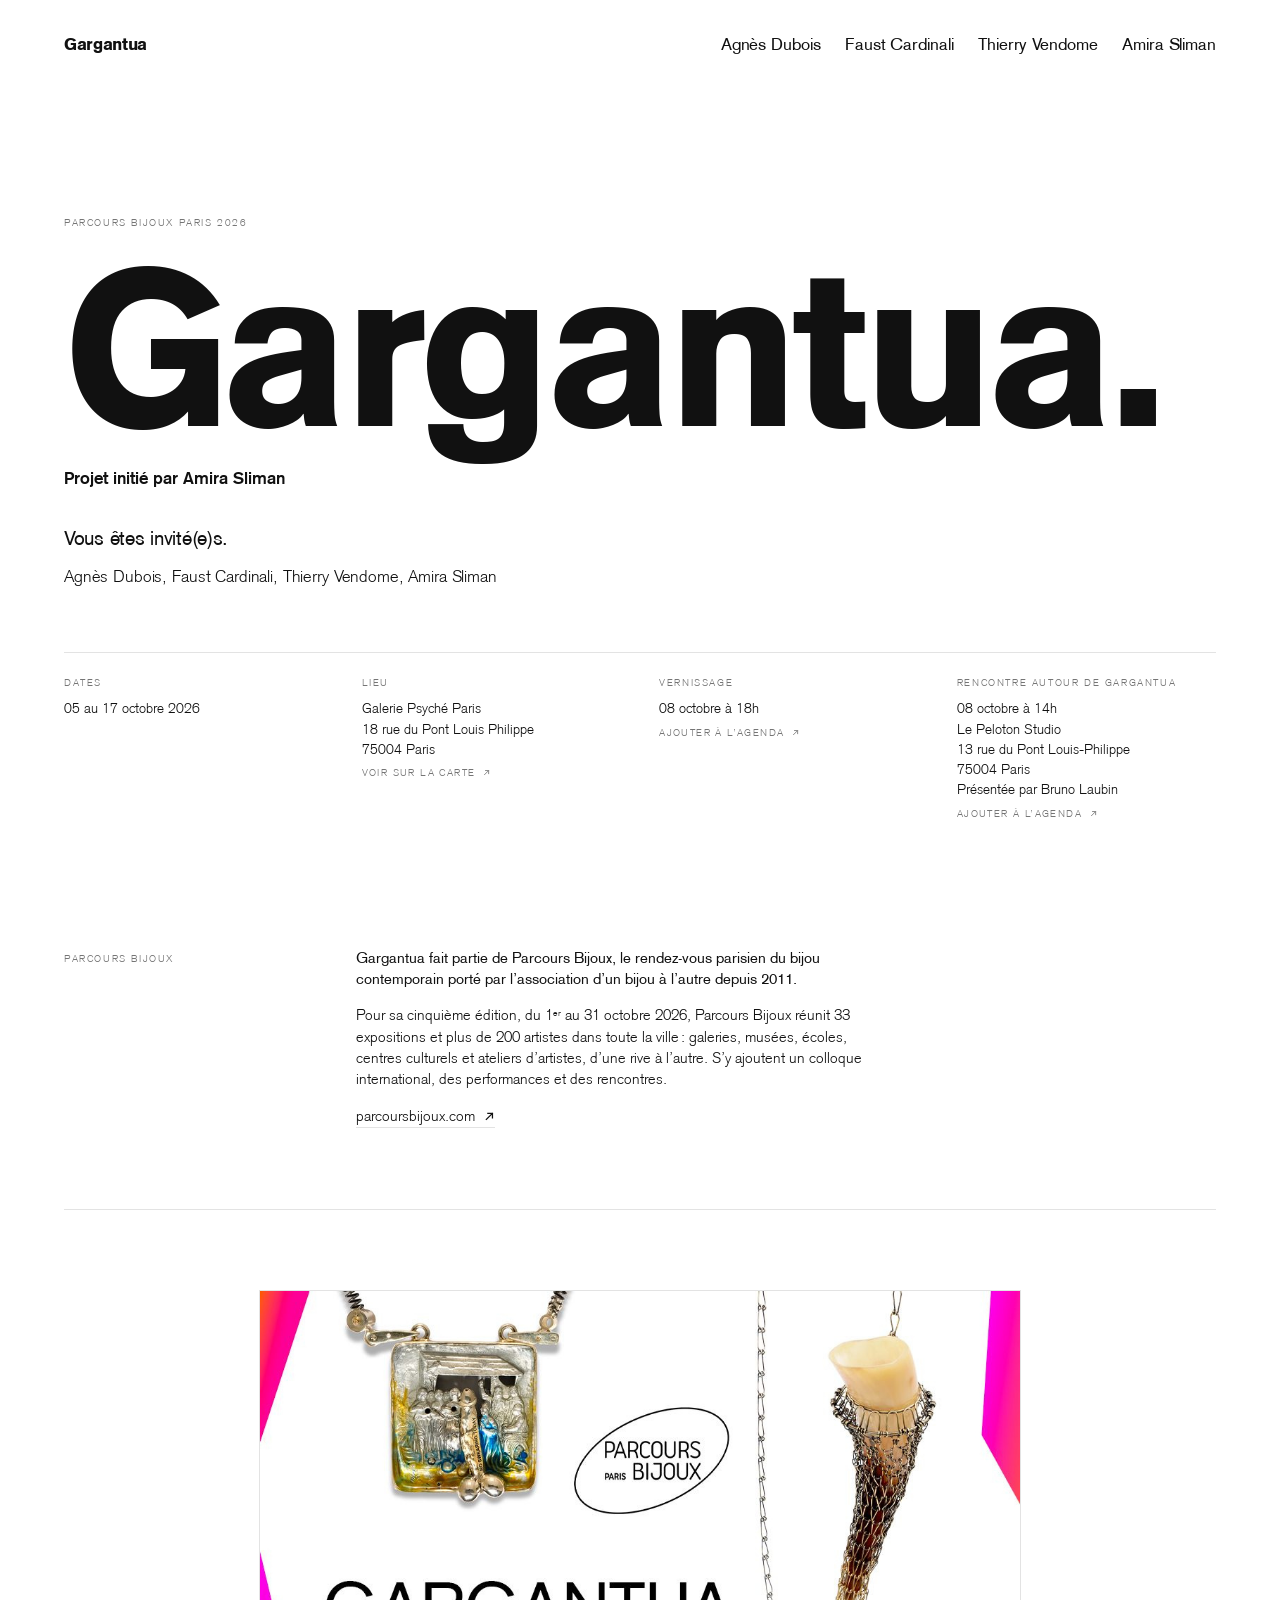
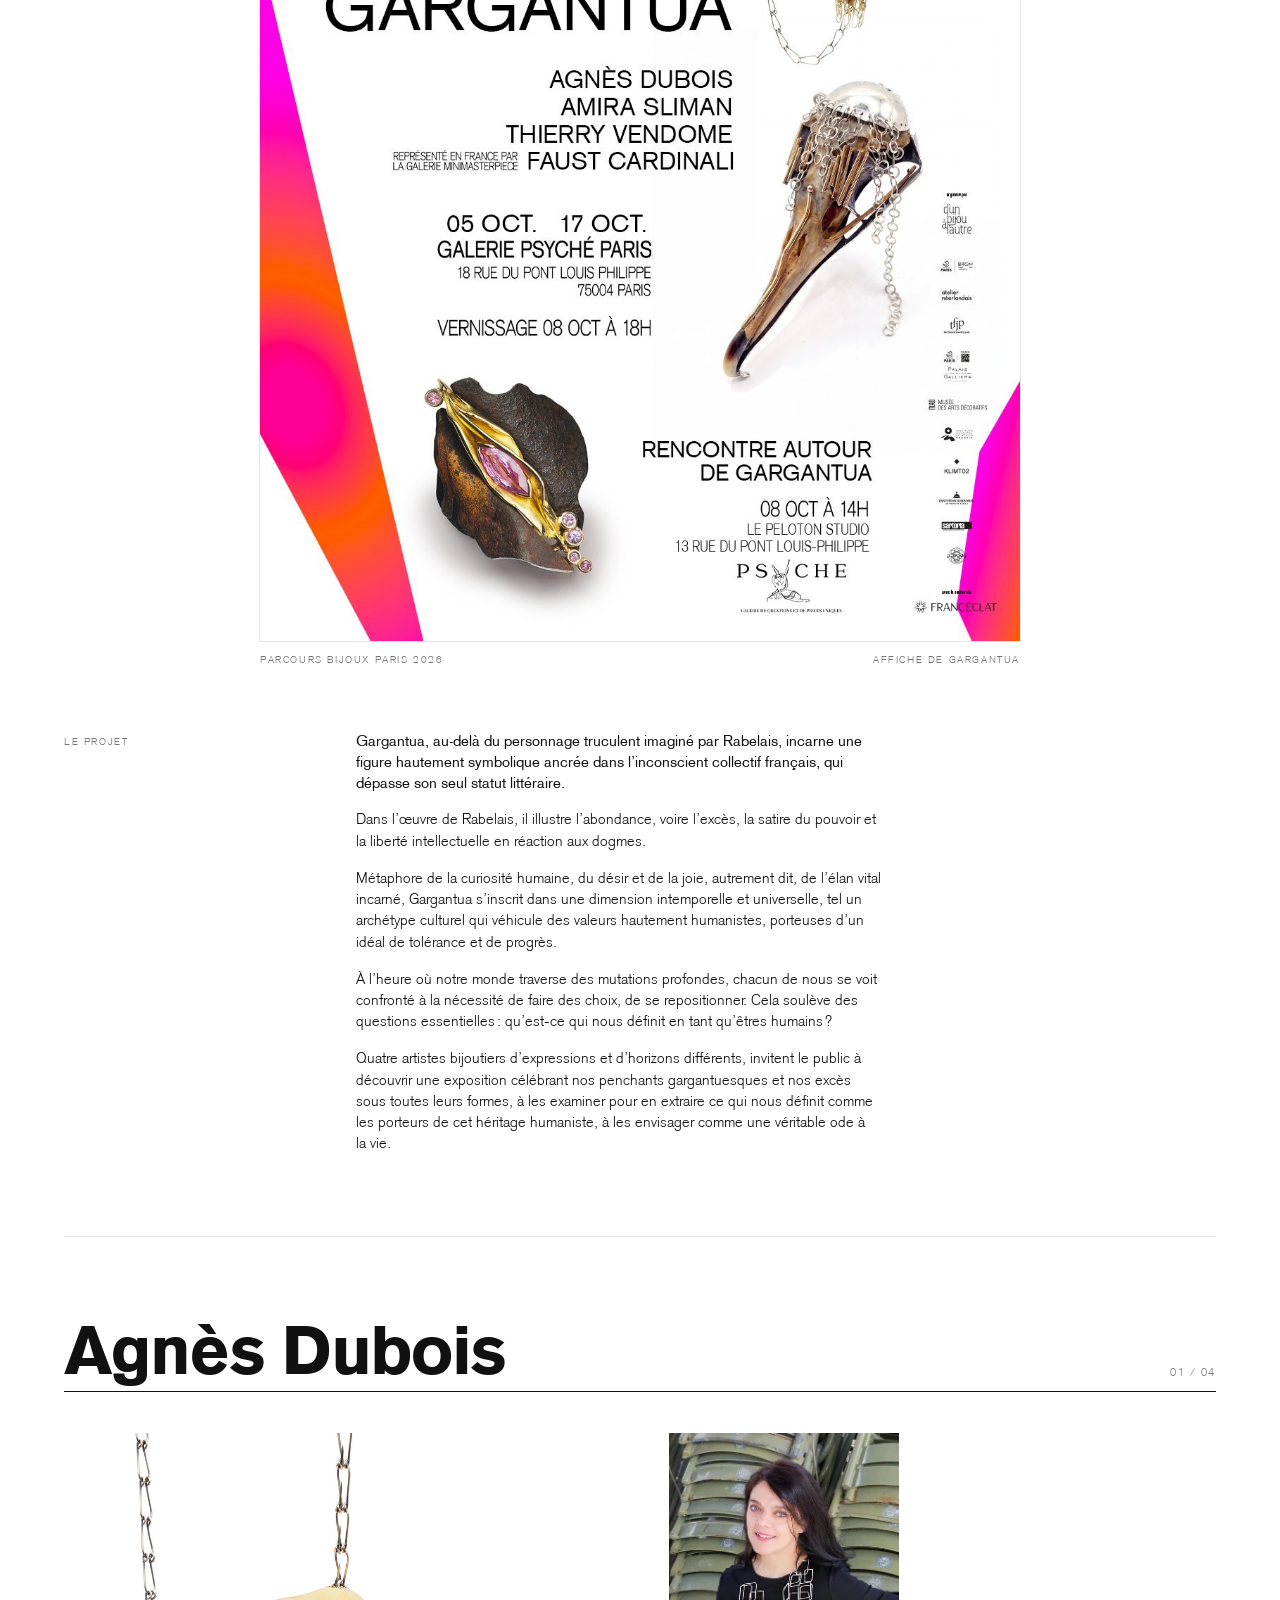
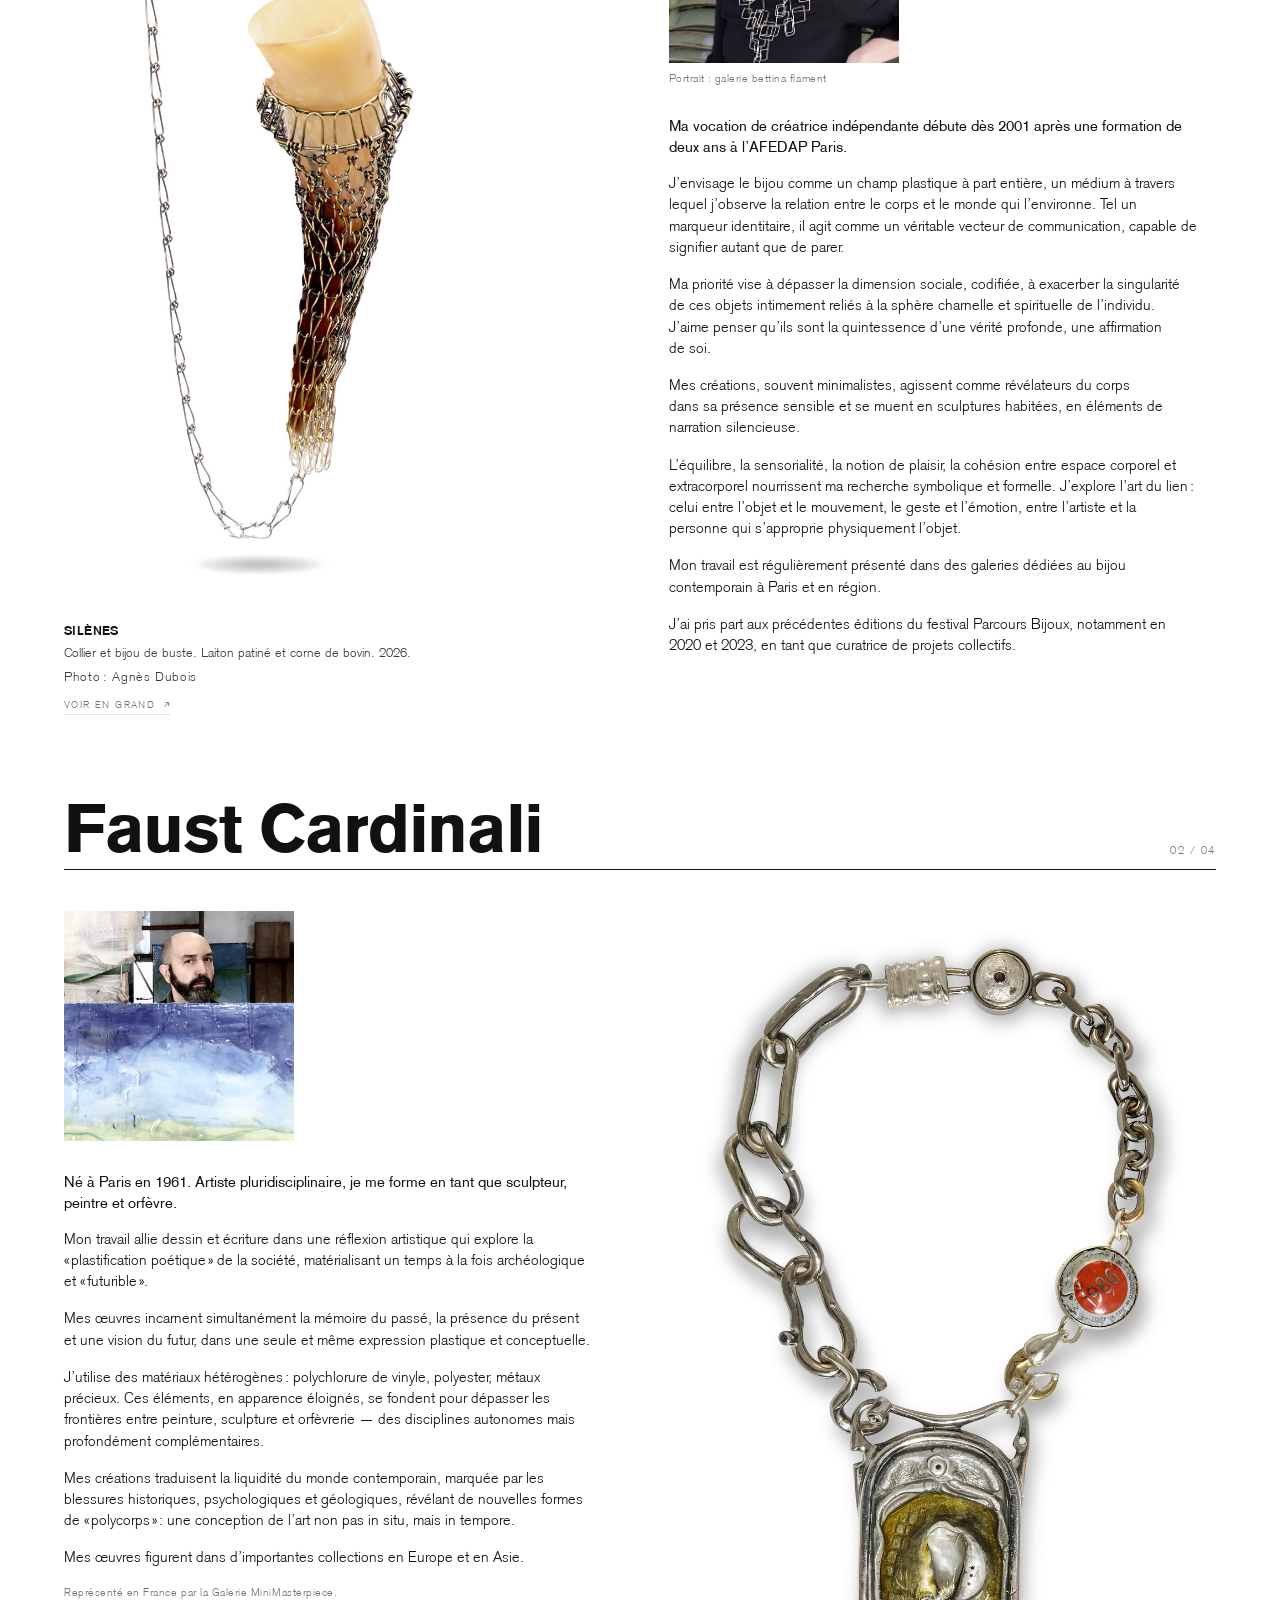
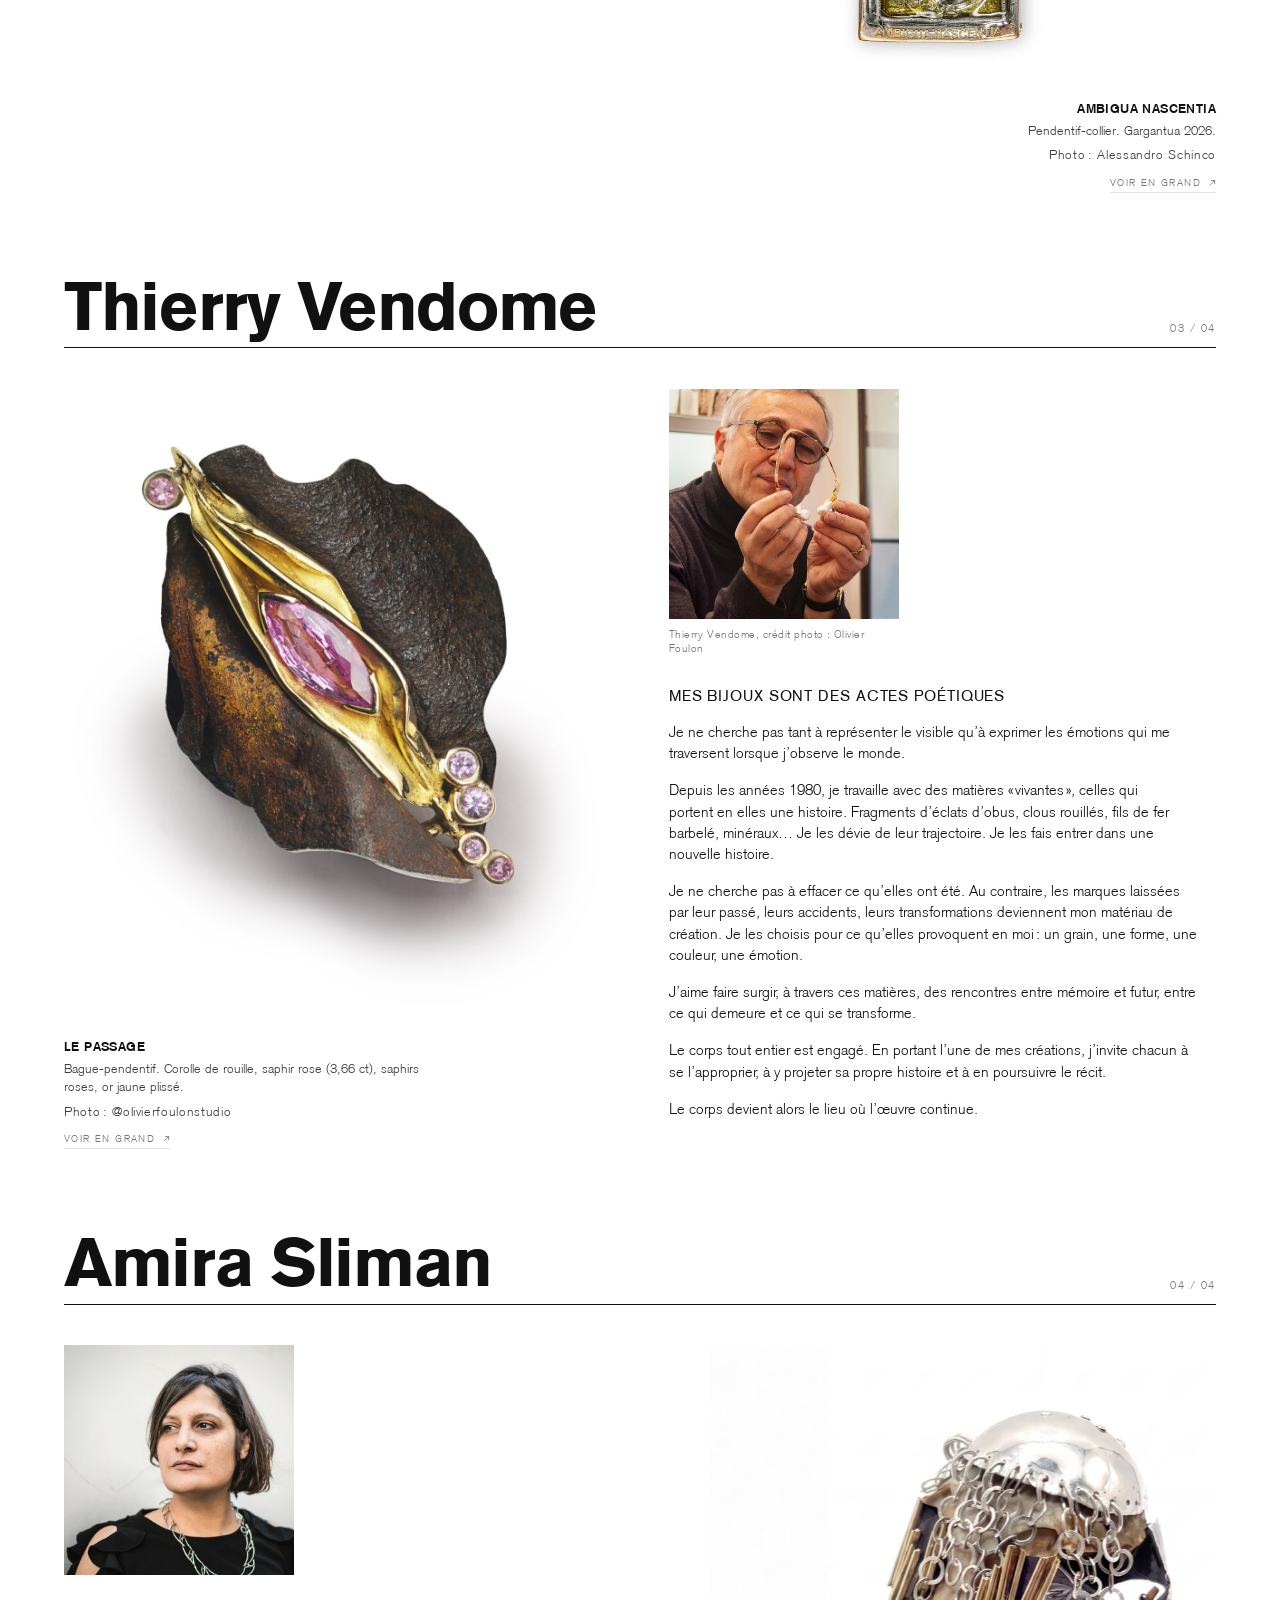
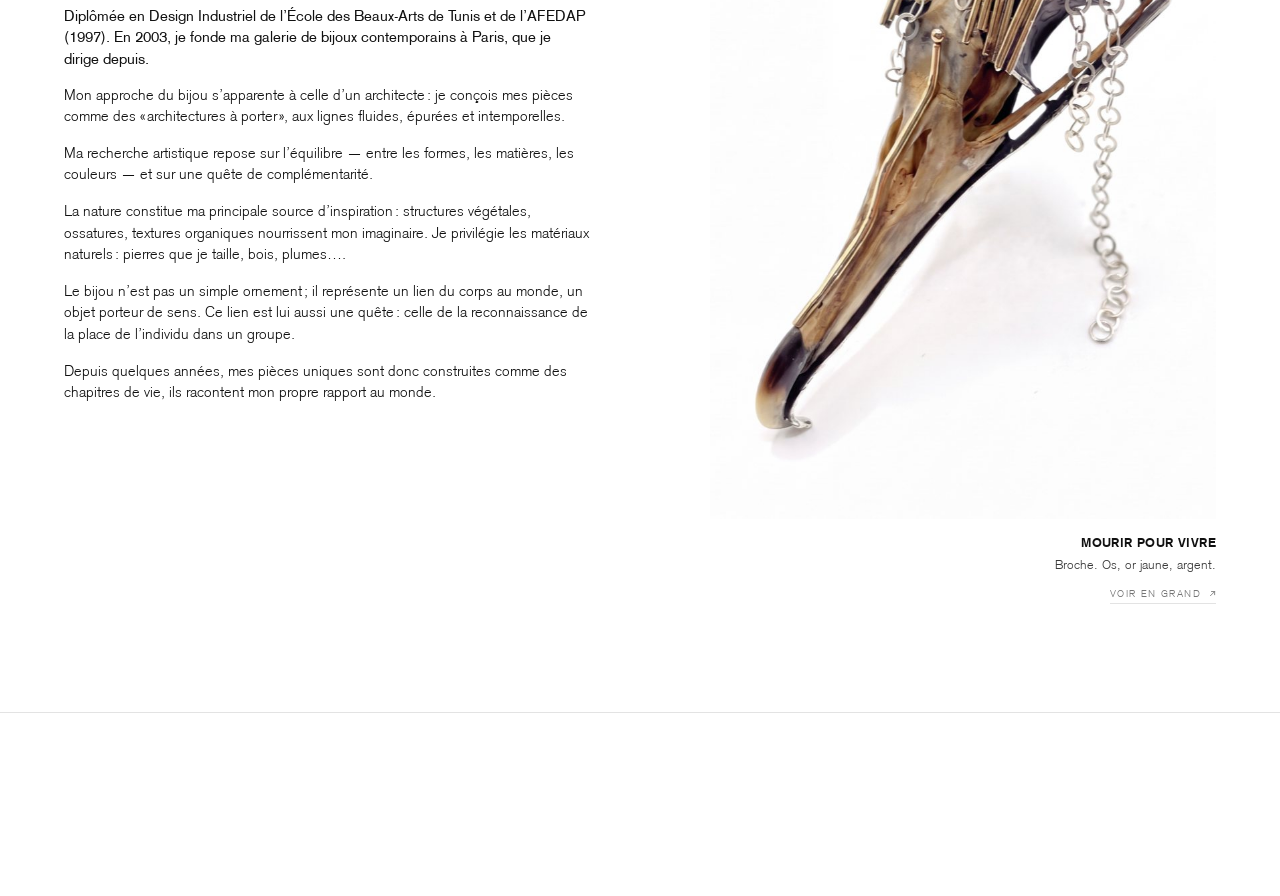
==== index.html @ 5f190d12 "Silènes sur fond blanc, légendes alignées sur les textes des artistes (Silènes, Le Passage) Co-Autho" ====
<!doctype html>
<html lang="fr">
<head>
<meta charset="utf-8">
<meta name="viewport" content="width=device-width,initial-scale=1,viewport-fit=cover">
<title>Gargantua · Parcours Bijoux 2026</title>
<meta name="description" content="Gargantua. Une proposition pour le Parcours Bijoux 2026, projet initié par Amira Sliman. Agnès Dubois, Faust Cardinali, Thierry Vendome, Amira Sliman. Galerie Psyché Paris, 5 au 17 octobre 2026.">
<meta name="theme-color" content="#ffffff">
<meta property="og:type" content="website">
<meta property="og:title" content="Gargantua · Parcours Bijoux Paris 2026">
<meta property="og:description" content="Vous êtes invité(e)s. Agnès Dubois, Faust Cardinali, Thierry Vendome, Amira Sliman. Galerie Psyché Paris, 05 au 17 octobre 2026. Vernissage le 08 octobre à 18h.">
<meta property="og:locale" content="fr_FR">
<meta property="og:url" content="https://gargantua-paris.github.io/">
<meta property="og:image" content="https://gargantua-paris.github.io/images/affiche/affiche_gargantua.jpg?v=20260930">
<meta property="og:image:width" content="1080">
<meta property="og:image:height" content="1350">
<link rel="icon" type="image/png" sizes="32x32" href="favicon-32.png">
<link rel="icon" type="image/png" sizes="512x512" href="favicon-512.png">
<link rel="apple-touch-icon" href="favicon-180.png">
<link rel="stylesheet" href="style.css?v=20260926a">
<script type="application/ld+json">
{"@context":"https://schema.org","@type":"ExhibitionEvent","name":"Gargantua",
"description":"Exposition de bijou contemporain, Parcours Bijoux Paris 2026. Projet initié par Amira Sliman. Agnès Dubois, Faust Cardinali, Thierry Vendome, Amira Sliman.",
"startDate":"2026-10-05","endDate":"2026-10-17",
"eventStatus":"https://schema.org/EventScheduled","eventAttendanceMode":"https://schema.org/OfflineEventAttendanceMode",
"location":{"@type":"Place","name":"Galerie Psyché Paris","address":{"@type":"PostalAddress","streetAddress":"18 rue du Pont Louis Philippe","postalCode":"75004","addressLocality":"Paris","addressCountry":"FR"}},
"performer":[{"@type":"Person","name":"Agnès Dubois"},{"@type":"Person","name":"Faust Cardinali"},{"@type":"Person","name":"Thierry Vendome"},{"@type":"Person","name":"Amira Sliman"}],
"organizer":{"@type":"Organization","name":"d’un bijou à l’autre"},
"superEvent":{"@type":"Event","name":"Parcours Bijoux Paris 2026","startDate":"2026-10-01","endDate":"2026-10-31","url":"https://www.parcoursbijoux.com"},
"subEvent":[
 {"@type":"Event","name":"Vernissage de Gargantua","startDate":"2026-10-08T18:00:00+02:00","location":{"@type":"Place","name":"Galerie Psyché Paris","address":"18 rue du Pont Louis Philippe, 75004 Paris"}},
 {"@type":"Event","name":"Rencontre autour de Gargantua","startDate":"2026-10-08T14:00:00+02:00","location":{"@type":"Place","name":"Le Peloton Studio","address":"13 rue du Pont Louis-Philippe, 75004 Paris"}}]}
</script>
</head>
<body>
<script>document.documentElement.classList.add('js')</script>

<header class="bar">
 <a class="bar__b" href="#top">Gargantua</a>
 <nav class="bar__n"><a href="#agnes-dubois"><span class="fn">Agnès </span>Dubois</a><a href="#faust-cardinali"><span class="fn">Faust </span>Cardinali</a><a href="#thierry-vendome"><span class="fn">Thierry </span>Vendome</a><a href="#amira-sliman"><span class="fn">Amira </span>Sliman</a></nav>
</header>
<div class="fil" aria-hidden="true">
 <a class="fil__b" href="#top">Gargantua</a>
 <nav class="fil__n"><a href="#agnes-dubois">Agnès Dubois</a><a href="#faust-cardinali">Faust Cardinali</a><a href="#thierry-vendome">Thierry Vendome</a><a href="#amira-sliman">Amira Sliman</a></nav>
</div>

<main>

<section class="hero" id="top">
 <p class="hero__k lbl">Parcours Bijoux Paris 2026</p>
 <h1>Gargantua.</h1>
 <div class="hero__sub">
  <em>Projet initié par Amira Sliman</em>
 </div>

 <p class="invit">Vous êtes invité(e)s.</p>
 <p class="noms"><a href="#agnes-dubois">Agnès Dubois</a>, <a href="#faust-cardinali">Faust Cardinali</a>, <a href="#thierry-vendome">Thierry Vendome</a>, <a href="#amira-sliman">Amira Sliman</a></p>

 <div class="meta">
  <div><span class="lbl">Dates</span><p>05 au 17 octobre 2026</p></div>
  <div><span class="lbl">Lieu</span>
   <p><a class="carte" href="https://www.google.com/maps/search/?api=1&amp;query=Galerie+Psych%C3%A9%2C+18+rue+du+Pont+Louis+Philippe%2C+75004+Paris"
         target="_blank" rel="noopener">Galerie Psyché Paris<br>18 rue du Pont Louis Philippe<br>75004 Paris<span class="k">Voir sur la carte <svg class="fl" viewBox="0 0 12 12" aria-hidden="true"><path d="M2.6 9.4 9.4 2.6M4.3 2.6h5.1v5.1"/></svg></span></a></p></div>
  <div><span class="lbl">Vernissage</span><p>08 octobre à 18h</p><a class="k" href="agenda/vernissage.ics">Ajouter à l’agenda <svg class="fl" viewBox="0 0 12 12" aria-hidden="true"><path d="M2.6 9.4 9.4 2.6M4.3 2.6h5.1v5.1"/></svg></a></div>
  <div><span class="lbl">Rencontre autour de Gargantua</span><p>08 octobre à 14h<br>Le Peloton Studio<br>13 rue du Pont Louis-Philippe<br>75004 Paris<br>Présentée par Bruno Laubin</p><a class="k" href="agenda/rencontre.ics">Ajouter à l’agenda <svg class="fl" viewBox="0 0 12 12" aria-hidden="true"><path d="M2.6 9.4 9.4 2.6M4.3 2.6h5.1v5.1"/></svg></a></div>
 </div>
</section>

<section>
 <div class="split">
  <div><span class="lbl">Parcours Bijoux</span></div>
  <div class="prose">
   <p>Gargantua fait partie de Parcours Bijoux, le rendez-vous parisien du bijou
   contemporain porté par l’association d’un bijou à l’autre depuis 2011.</p>
   <p>Pour sa cinquième édition, du 1<sup>er</sup> au 31 octobre 2026, Parcours Bijoux
   réunit 33 expositions et plus de 200 artistes dans toute la ville : galeries, musées,
   écoles, centres culturels et ateliers d’artistes, d’une rive à l’autre. S’y ajoutent
   un colloque international, des performances et des rencontres.</p>
   <p><a class="lien" href="https://www.parcoursbijoux.com" target="_blank" rel="noopener">parcoursbijoux.com <svg class="fl" viewBox="0 0 12 12" aria-hidden="true"><path d="M2.6 9.4 9.4 2.6M4.3 2.6h5.1v5.1"/></svg></a></p>
  </div>
 </div>
 <div class="rule"></div>
</section>

<section class="affiche">
 <figure>
  <img src="images/affiche/affiche_gargantua.jpg?v=20260930" width="1080" height="1350" alt="Affiche Gargantua, Parcours Bijoux Paris 2026" decoding="async">
  <figcaption><span class="lbl">Parcours Bijoux Paris 2026</span><span class="lbl">Affiche de Gargantua</span></figcaption>
 </figure>
</section>

<section>
 <div class="split">
  <div><span class="lbl">Le projet</span></div>
  <div class="prose"><p>Gargantua, au-delà du personnage truculent imaginé par Rabelais, incarne une figure hautement symbolique ancrée dans l’inconscient collectif français, qui dépasse son seul statut littéraire.</p><p>Dans l’œuvre de Rabelais, il illustre l’abondance, voire l’excès, la satire du pouvoir et la liberté intellectuelle en réaction aux dogmes.</p><p>Métaphore de la curiosité humaine, du désir et de la joie, autrement dit, de l’élan vital incarné, Gargantua s’inscrit dans une dimension intemporelle et universelle, tel un archétype culturel qui véhicule des valeurs hautement humanistes, porteuses d’un idéal de tolérance et de progrès.</p><p>À l’heure où notre monde traverse des mutations profondes, chacun de nous se voit confronté à la nécessité de faire des choix, de se repositionner. Cela soulève des questions essentielles : qu’est-ce qui nous définit en tant qu’êtres humains ?</p><p>Quatre artistes bijoutiers d’expressions et d’horizons différents, invitent le public à découvrir une exposition célébrant nos penchants gargantuesques et nos excès sous toutes leurs formes, à les examiner pour en extraire ce qui nous définit comme les porteurs de cet héritage humaniste, à les envisager comme une véritable ode à la vie.</p></div>
 </div>
 <div class="rule"></div>
</section>


<section class="artiste" id="agnes-dubois">
 <div class="artiste__h"><h2>Agnès Dubois</h2><span>01 / 04</span></div>
 <div class="piece">
  <figure class="piece__im" role="button" tabindex="0" aria-label="Voir SILÈNES en grand"
          data-full="images/oeuvres/agnes-dubois_04_silenes_blanc.jpg" data-bg="#ffffff" data-titre="SILÈNES" data-mat="Collier et bijou de buste. Laiton patiné et corne de bovin. 2026." data-cred="Photo : Agnès Dubois" data-nom="Agnès Dubois">
   <img src="images/oeuvres/agnes-dubois_04_silenes_m_blanc.jpg" width="694" height="1400" alt="SILÈNES, Agnès Dubois" loading="lazy" decoding="async">
   <figcaption>
    <h3>SILÈNES</h3>
    <p>Collier et bijou de buste. Laiton patiné et corne de bovin. 2026.</p>
    <p class="credit">Photo : Agnès Dubois</p>
    <span class="zoom">Voir en grand <svg class="fl" viewBox="0 0 12 12" aria-hidden="true"><path d="M2.6 9.4 9.4 2.6M4.3 2.6h5.1v5.1"/></svg></span>
   </figcaption>
  </figure>
  <div class="piece__t">
   <figure class="pf"><img src="images/portraits/agnes-dubois.jpg" srcset="images/portraits/agnes-dubois.jpg 485w" style="--fp:50% 0%" sizes="(max-width:620px) calc(100vw - 40px), 230px" width="485" height="550" alt="Portrait de Agnès Dubois" loading="lazy" decoding="async"><figcaption><p class="credit">Portrait : galerie bettina flament</p></figcaption></figure>
   <div class="prose"><p>Ma vocation de créatrice indépendante débute dès 2001 après une formation de deux ans à l’AFEDAP Paris.</p><p>J’envisage le bijou comme un champ plastique à part entière, un médium à travers lequel j’observe la relation entre le corps et le monde qui l’environne. Tel un marqueur identitaire, il agit comme un véritable vecteur de communication, capable de signifier autant que de parer.</p><p>Ma priorité vise à dépasser la dimension sociale, codifiée, à exacerber la singularité de ces objets intimement reliés à la sphère charnelle et spirituelle de l’individu. J’aime penser qu’ils sont la quintessence d’une vérité profonde, une affirmation de soi.</p><p>Mes créations, souvent minimalistes, agissent comme révélateurs du corps dans sa présence sensible et se muent en sculptures habitées, en éléments de narration silencieuse.</p><p>L’équilibre, la sensorialité, la notion de plaisir, la cohésion entre espace corporel et extracorporel nourrissent ma recherche symbolique et formelle. J’explore l’art du lien : celui entre l’objet et le mouvement, le geste et l’émotion, entre l’artiste et la personne qui s’approprie physiquement l’objet.</p><p>Mon travail est régulièrement présenté dans des galeries dédiées au bijou contemporain à Paris et en région.</p><p>J’ai pris part aux précédentes éditions du festival Parcours Bijoux, notamment en 2020 et 2023, en tant que curatrice de projets collectifs.</p></div>
  </div>
 </div>
</section>
<section class="artiste" id="faust-cardinali">
 <div class="artiste__h"><h2>Faust Cardinali</h2><span>02 / 04</span></div>
 <div class="piece piece--inv">
  <figure class="piece__im" role="button" tabindex="0" aria-label="Voir AMBIGUA NASCENTIA en grand"
          data-full="images/oeuvres/faust-cardinali_02_ambigua-nascentia.jpg" data-bg="#ffffff" data-titre="AMBIGUA NASCENTIA" data-mat="Pendentif-collier. Gargantua 2026." data-cred="Photo : Alessandro Schinco" data-nom="Faust Cardinali">
   <img src="images/oeuvres/faust-cardinali_02_ambigua-nascentia_m.jpg" width="958" height="1400" alt="AMBIGUA NASCENTIA, Faust Cardinali" loading="lazy" decoding="async">
   <figcaption>
    <h3>AMBIGUA NASCENTIA</h3>
    <p>Pendentif-collier. Gargantua 2026.</p>
    <p class="credit">Photo : Alessandro Schinco</p>
    <span class="zoom">Voir en grand <svg class="fl" viewBox="0 0 12 12" aria-hidden="true"><path d="M2.6 9.4 9.4 2.6M4.3 2.6h5.1v5.1"/></svg></span>
   </figcaption>
  </figure>
  <div class="piece__t">
   <figure class="pf"><img src="images/portraits/faust-cardinali.jpg" srcset="images/portraits/faust-cardinali.jpg 820w, images/portraits/faust_cardinali.jpg 1080w" style="--fp:50% 50%" sizes="(max-width:620px) calc(100vw - 40px), 230px" width="820" height="820" alt="Portrait de Faust Cardinali" loading="lazy" decoding="async"></figure>
   <div class="prose"><p>Né à Paris en 1961. Artiste pluridisciplinaire, je me forme en tant que sculpteur, peintre et orfèvre.</p><p>Mon travail allie dessin et écriture dans une réflexion artistique qui explore la « plastification poétique » de la société, matérialisant un temps à la fois archéologique et « futurible ».</p><p>Mes œuvres incarnent simultanément la mémoire du passé, la présence du présent et une vision du futur, dans une seule et même expression plastique et conceptuelle.</p><p>J’utilise des matériaux hétérogènes : polychlorure de vinyle, polyester, métaux précieux. Ces éléments, en apparence éloignés, se fondent pour dépasser les frontières entre peinture, sculpture et orfèvrerie — des disciplines autonomes mais profondément complémentaires.</p><p>Mes créations traduisent la liquidité du monde contemporain, marquée par les blessures historiques, psychologiques et géologiques, révélant de nouvelles formes de « polycorps » : une conception de l’art non pas in situ, mais in tempore.</p><p>Mes œuvres figurent dans d’importantes collections en Europe et en Asie.</p><p class="credit" style="margin-top:16px">Représenté en France par la Galerie MiniMasterpiece.</p></div>
  </div>
 </div>
</section>
<section class="artiste" id="thierry-vendome">
 <div class="artiste__h"><h2>Thierry Vendome</h2><span>03 / 04</span></div>
 <div class="piece">
  <figure class="piece__im" role="button" tabindex="0" aria-label="Voir LE PASSAGE en grand"
          data-full="images/oeuvres/thierry-vendome_01_le-passage.jpg" data-bg="#ffffff" data-titre="LE PASSAGE" data-mat="Bague-pendentif. Corolle de rouille, saphir rose (3,66 ct), saphirs roses, or jaune plissé." data-cred="Photo : @olivierfoulonstudio" data-nom="Thierry Vendome">
   <img src="images/oeuvres/thierry-vendome_01_le-passage_m.jpg" width="1208" height="1400" alt="LE PASSAGE, Thierry Vendome" loading="lazy" decoding="async">
   <figcaption>
    <h3>LE PASSAGE</h3>
    <p>Bague-pendentif. Corolle de rouille, saphir rose (3,66 ct), saphirs roses, or jaune plissé.</p>
    <p class="credit">Photo : @olivierfoulonstudio</p>
    <span class="zoom">Voir en grand <svg class="fl" viewBox="0 0 12 12" aria-hidden="true"><path d="M2.6 9.4 9.4 2.6M4.3 2.6h5.1v5.1"/></svg></span>
   </figcaption>
  </figure>
  <div class="piece__t">
   <figure class="pf"><img src="images/portraits/thierry-vendome.jpg" srcset="images/portraits/thierry-vendome.jpg 1100w, images/portraits/thierry_vendome.jpg 1600w" style="--fp:16% 50%" sizes="(max-width:620px) calc(100vw - 40px), 230px" width="1100" height="825" alt="Portrait de Thierry Vendome" loading="lazy" decoding="async"><figcaption><p class="credit">Thierry Vendome, crédit photo : Olivier Foulon</p></figcaption></figure>
   <div class="prose"><p><span class="up">MES BIJOUX SONT DES ACTES POÉTIQUES</span></p><p>Je ne cherche pas tant à représenter le visible qu’à exprimer les émotions qui me traversent lorsque j’observe le monde.</p><p>Depuis les années 1980, je travaille avec des matières « vivantes », celles qui portent en elles une histoire. Fragments d’éclats d’obus, clous rouillés, fils de fer barbelé, minéraux… Je les dévie de leur trajectoire. Je les fais entrer dans une nouvelle histoire.</p><p>Je ne cherche pas à effacer ce qu’elles ont été. Au contraire, les marques laissées par leur passé, leurs accidents, leurs transformations deviennent mon matériau de création. Je les choisis pour ce qu’elles provoquent en moi : un grain, une forme, une couleur, une émotion.</p><p>J’aime faire surgir, à travers ces matières, des rencontres entre mémoire et futur, entre ce qui demeure et ce qui se transforme.</p><p>Le corps tout entier est engagé. En portant l’une de mes créations, j’invite chacun à se l’approprier, à y projeter sa propre histoire et à en poursuivre le récit.</p><p>Le corps devient alors le lieu où l’œuvre continue.</p></div>
  </div>
 </div>
</section>
<section class="artiste" id="amira-sliman">
 <div class="artiste__h"><h2>Amira Sliman</h2><span>04 / 04</span></div>
 <div class="piece piece--inv">
  <figure class="piece__im" role="button" tabindex="0" aria-label="Voir MOURIR POUR VIVRE en grand"
          data-full="images/oeuvres/amira-sliman_01_mourir-pour-vivre.jpg" data-bg="#fdfdfd" data-titre="MOURIR POUR VIVRE" data-mat="Broche. Os, or jaune, argent." data-cred="" data-nom="Amira Sliman">
   <img src="images/oeuvres/amira-sliman_01_mourir-pour-vivre_m.jpg" width="756" height="1157" alt="MOURIR POUR VIVRE, Amira Sliman" loading="lazy" decoding="async">
   <figcaption>
    <h3>MOURIR POUR VIVRE</h3>
    <p>Broche. Os, or jaune, argent.</p>
    
    <span class="zoom">Voir en grand <svg class="fl" viewBox="0 0 12 12" aria-hidden="true"><path d="M2.6 9.4 9.4 2.6M4.3 2.6h5.1v5.1"/></svg></span>
   </figcaption>
  </figure>
  <div class="piece__t">
   <figure class="pf"><img src="images/portraits/amira-sliman.jpg" srcset="images/portraits/amira-sliman.jpg 656w, images/portraits/amira_sliman.jpg 1080w" style="--fp:50% 24%" sizes="(max-width:620px) calc(100vw - 40px), 230px" width="656" height="820" alt="Portrait de Amira Sliman" loading="lazy" decoding="async"></figure>
   <div class="prose"><p>Diplômée en Design Industriel de l’École des Beaux-Arts de Tunis et de l’AFEDAP (1997). En 2003, je fonde ma galerie de bijoux contemporains à Paris, que je dirige depuis.</p><p>Mon approche du bijou s’apparente à celle d’un architecte : je conçois mes pièces comme des « architectures à porter », aux lignes fluides, épurées et intemporelles.</p><p>Ma recherche artistique repose sur l’équilibre — entre les formes, les matières, les couleurs — et sur une quête de complémentarité.</p><p>La nature constitue ma principale source d’inspiration : structures végétales, ossatures, textures organiques nourrissent mon imaginaire. Je privilégie les matériaux naturels : pierres que je taille, bois, plumes….</p><p>Le bijou n’est pas un simple ornement ; il représente un lien du corps au monde, un objet porteur de sens. Ce lien est lui aussi une quête : celle de la reconnaissance de la place de l’individu dans un groupe.</p><p>Depuis quelques années, mes pièces uniques sont donc construites comme des chapitres de vie, ils racontent mon propre rapport au monde.</p></div>
  </div>
 </div>
</section>

</main>

<div class="vue" id="vue" hidden>
 <span class="lbl vue__k" id="vueK"></span>
 <button class="vue__x" aria-label="Fermer">&#215;</button>
 <div class="vue__s"><img id="vueIm" alt=""></div>
 <div class="vue__c">
  <div><h3 id="vueT"></h3><p id="vueM"></p><p class="credit" id="vueC"></p></div>
  <div class="vue__n">
   <button type="button" id="vuePrec" aria-label="Pièce précédente"><svg viewBox="0 0 18 18" aria-hidden="true"><path d="M11.5 3 5.5 9l6 6"/></svg></button>
   <button type="button" id="vueSuiv" aria-label="Pièce suivante"><svg viewBox="0 0 18 18" aria-hidden="true"><path d="M6.5 3l6 6-6 6"/></svg></button>
  </div>
 </div>
</div>

<footer>
 <div class="foot">
  <div><span class="lbl">Exposition</span><p>Gargantua<br>05 au 17 octobre 2026<br>Galerie Psyché Paris</p></div>
<div class="foot__ig">
   <span class="lbl">Instagram</span>
   <div class="igs">
    <a class="ig" href="https://www.instagram.com/agnes.dubois.bijoux/" target="_blank" rel="noopener">
     <svg viewBox="0 0 24 24" aria-hidden="true"><rect x="2.4" y="2.4" width="19.2" height="19.2" rx="5.4"/><circle cx="12" cy="12" r="4.6"/><circle class="d" cx="17.6" cy="6.4" r="1.15"/></svg>
     <span class="ig__n">Agnès Dubois</span><span class="ig__h">@agnes.dubois.bijoux</span></a>
    <a class="ig" href="https://www.instagram.com/faustcardinali/" target="_blank" rel="noopener">
     <svg viewBox="0 0 24 24" aria-hidden="true"><rect x="2.4" y="2.4" width="19.2" height="19.2" rx="5.4"/><circle cx="12" cy="12" r="4.6"/><circle class="d" cx="17.6" cy="6.4" r="1.15"/></svg>
     <span class="ig__n">Faust Cardinali</span><span class="ig__h">@faustcardinali</span></a>
    <a class="ig" href="https://www.instagram.com/thierry_vendome/" target="_blank" rel="noopener">
     <svg viewBox="0 0 24 24" aria-hidden="true"><rect x="2.4" y="2.4" width="19.2" height="19.2" rx="5.4"/><circle cx="12" cy="12" r="4.6"/><circle class="d" cx="17.6" cy="6.4" r="1.15"/></svg>
     <span class="ig__n">Thierry Vendome</span><span class="ig__h">@thierry_vendome</span></a>
    <a class="ig" href="https://www.instagram.com/amiraslimanjewellery/" target="_blank" rel="noopener">
     <svg viewBox="0 0 24 24" aria-hidden="true"><rect x="2.4" y="2.4" width="19.2" height="19.2" rx="5.4"/><circle cx="12" cy="12" r="4.6"/><circle class="d" cx="17.6" cy="6.4" r="1.15"/></svg>
     <span class="ig__n">Amira Sliman</span><span class="ig__h">@amiraslimanjewellery</span></a>
   </div>
  </div>
 </div>
</footer>

<script>
/* barre : compacte et blanche une fois la page defilee ; fil du telephone apres le hero */
const bar=document.querySelector('.bar'),fil=document.querySelector('.fil'),hero=document.getElementById('top');
function defile(){
  const y=scrollY;
  bar.classList.toggle('on',y>24);
  fil.classList.toggle('on',y>hero.offsetTop+hero.offsetHeight-140);
}
addEventListener('scroll',defile,{passive:true}); defile();

/* apparitions au defilement */
const rv=[...document.querySelectorAll('.split,.affiche figure,.artiste__h,.piece__im,.piece__t,.foot')];
rv.forEach(e=>e.classList.add('rv'));
const ro=new IntersectionObserver(es=>es.forEach(e=>{
  if(e.isIntersecting){e.target.classList.add('on');ro.unobserve(e.target);}
}),{rootMargin:'0px 0px -6% 0px',threshold:.04});
rv.forEach(e=>ro.observe(e));

/* visionneuse plein ecran, les quatre pieces a la suite */
const vue=document.getElementById('vue'),vueIm=document.getElementById('vueIm'),
      pieces=[...document.querySelectorAll('.piece__im')];
let cur=-1,lastFocus=null;
function charger(i){ const im=new Image(); im.src=pieces[(i+pieces.length)%pieces.length].dataset.full; }
function montrer(i){
  cur=(i+pieces.length)%pieces.length; const f=pieces[cur];
  vueIm.src=f.dataset.full; vueIm.alt=f.dataset.titre+', '+f.dataset.nom;
  vue.style.background=f.dataset.bg;
  document.getElementById('vueK').textContent=String(cur+1).padStart(2,'0')+' / '+String(pieces.length).padStart(2,'0')+'\u2002'+f.dataset.nom;
  document.getElementById('vueT').textContent=f.dataset.titre;
  document.getElementById('vueM').textContent=f.dataset.mat;
  document.getElementById('vueC').textContent=f.dataset.cred||'';
  charger(cur+1); charger(cur-1);
}
function ouvrir(f){
  lastFocus=f; montrer(pieces.indexOf(f));
  vue.hidden=false; document.body.style.overflow='hidden';
  vue.querySelector('.vue__x').focus();
}
function fermer(){ vue.hidden=true; vueIm.removeAttribute('src'); document.body.style.overflow='';
  if(lastFocus) lastFocus.focus(); }
pieces.forEach(f=>{
  f.addEventListener('click',e=>{ if(!e.target.closest('.credit')) ouvrir(f); });
  f.addEventListener('keydown',e=>{ if(e.key==='Enter'||e.key===' '){e.preventDefault();ouvrir(f);} });
});
vue.addEventListener('click',e=>{ if(!e.target.closest('.vue__c')) fermer(); });
document.getElementById('vuePrec').addEventListener('click',()=>montrer(cur-1));
document.getElementById('vueSuiv').addEventListener('click',()=>montrer(cur+1));
addEventListener('keydown',e=>{
  if(vue.hidden) return;
  if(e.key==='Escape') fermer();
  else if(e.key==='ArrowRight') montrer(cur+1);
  else if(e.key==='ArrowLeft') montrer(cur-1);
});
let tx=null;
vue.addEventListener('touchstart',e=>{ tx=e.changedTouches[0].clientX; },{passive:true});
vue.addEventListener('touchend',e=>{
  if(tx===null) return; const dx=e.changedTouches[0].clientX-tx; tx=null;
  if(Math.abs(dx)>56){ montrer(dx<0?cur+1:cur-1); }
},{passive:true});

/* nom actif dans la barre et dans le fil */
const links=[...document.querySelectorAll('.bar__n a')],fils=[...document.querySelectorAll('.fil__n a')];
const secs=links.map(a=>document.querySelector(a.getAttribute('href')));
const dedans=new Set();
const io=new IntersectionObserver(es=>{
  es.forEach(e=>{
    const i=secs.indexOf(e.target);
    if(i<0)return;
    e.isIntersecting?dedans.add(i):dedans.delete(i);
  });
  const a=dedans.size?Math.max(...dedans):-1;   /* aucun nom souligne hors des sections artistes */
  links.forEach((l,i)=>l.classList.toggle('on',i===a));fils.forEach((l,i)=>l.classList.toggle('on',i===a));
},{rootMargin:'-45% 0px -50% 0px',threshold:0});
secs.forEach(s=>s&&io.observe(s));
</script>

</body>
</html>
---- style.css ----
@font-face{font-family:AG;src:url(fonts/Akzidenz-grotesk-light.ttf) format('truetype');font-weight:300;font-display:swap}
@font-face{font-family:AG;src:url(fonts/Akzidenz-grotesk-roman.ttf) format('truetype');font-weight:400;font-display:swap}
@font-face{font-family:AG;src:url(fonts/Akzidenz-grotesk-bold.ttf) format('truetype');font-weight:700;font-display:swap}
@font-face{font-family:AG;src:url(fonts/Akzidenz-grotesk-black.ttf) format('truetype');font-weight:900;font-display:swap}

:root{
  --ink:#111;--paper:#fff;--mute:#757575;--soft:#3b3b3b;--line:#e3e3e3;
  --m:clamp(20px,5vw,72px);
  --gap:clamp(18px,2.4vw,34px);
  --ease:cubic-bezier(.2,.6,.2,1);
}
*{box-sizing:border-box;margin:0;padding:0}
html{scroll-behavior:smooth;-webkit-text-size-adjust:100%}
a,button{-webkit-tap-highlight-color:rgba(0,0,0,.06)}
body{font-family:AG,"Helvetica Neue",Helvetica,Arial,sans-serif;font-weight:300;
  color:var(--ink);background:var(--paper);line-height:1.42;
  font-size:clamp(15px,1.05vw,17px);-webkit-font-smoothing:antialiased;
  font-feature-settings:"kern","liga"}
img{display:block;max-width:100%;height:auto}
a{color:inherit;text-decoration:none}
button{font:inherit;color:inherit;background:none;border:0;cursor:pointer;text-align:left}
h1,h2,h3{text-wrap:balance}
sup{font-size:.6em;line-height:0;vertical-align:.5em}
::selection{background:var(--ink);color:var(--paper)}
:focus-visible{outline:1px solid var(--ink);outline-offset:4px}
main>*{min-width:0}

/* ---------- bar ---------- */
.bar{position:fixed;inset:0 0 auto 0;z-index:50;
  display:flex;align-items:baseline;justify-content:space-between;gap:24px;
  padding:clamp(26px,3.6vh,50px) var(--m) 16px;
  background:rgba(255,255,255,0);border-bottom:1px solid transparent;
  transition:padding .4s var(--ease),background .4s,border-color .4s}
.bar.on{padding-top:18px;padding-bottom:14px;background:rgba(255,255,255,.94);
  border-bottom-color:var(--line);-webkit-backdrop-filter:blur(12px);backdrop-filter:blur(12px)}
.bar__b{font-weight:900;font-size:clamp(15px,1.35vw,20px);letter-spacing:-.02em}
.bar__n{margin-left:auto;display:flex;gap:clamp(14px,1.9vw,34px);flex-wrap:wrap;justify-content:flex-end}
.bar__n a{font-weight:400;font-size:clamp(13px,1.35vw,21px);letter-spacing:-.005em;opacity:.42;
  transition:opacity .25s}
.bar__n a:hover,.bar__n a.on{opacity:1}
.bar__n a.on{text-decoration:underline;text-underline-offset:6px;text-decoration-thickness:1px}

@media(max-width:1080px){
  .bar__n a{font-size:14px}
  .bar__n{gap:16px}
}

/* fil : ligne fixe du telephone, apparait une fois le hero passe */
.fil{display:none}

/* ---------- rythme ---------- */
section{padding:0 var(--m)}
.rule{height:1px;background:var(--line);margin:clamp(56px,9vh,120px) 0 0}
.lbl{font-size:10px;letter-spacing:.16em;text-transform:uppercase;color:var(--mute)}
.k{display:inline-block;font-size:10px;letter-spacing:.14em;text-transform:uppercase;color:var(--mute);
  transition:color .2s,border-color .2s}
.k:hover{color:var(--ink)}
.fl{width:.72em;height:.72em;display:inline-block;vertical-align:-.02em;margin-left:.35em;
  fill:none;stroke:currentColor;stroke-width:1.4;stroke-linecap:square}

/* ---------- hero ---------- */
.hero{padding-top:clamp(150px,24vh,260px);padding-bottom:clamp(40px,7vh,90px)}
.hero__k{margin-bottom:clamp(18px,3vh,34px);font-size:clamp(10px,.72vw,12px)}
.hero h1{font-weight:900;letter-spacing:-.035em;line-height:.84;
  font-size:clamp(56px,17vw,260px)}
.hero__sub{margin-top:clamp(20px,3vh,40px);max-width:34ch;font-size:clamp(15px,1.35vw,22px);line-height:1.3}
.hero__sub em{font-style:normal;font-weight:700}

.invit{margin-top:clamp(26px,4vh,52px);
  font-weight:400;font-size:clamp(17px,1.55vw,26px);line-height:1.3;letter-spacing:-.014em}
.noms{margin-top:clamp(8px,1.4vh,16px);font-size:clamp(15px,1.35vw,22px);line-height:1.4;
  letter-spacing:-.008em;max-width:60ch}
.noms a{border-bottom:1px solid transparent;transition:border-color .2s}
.noms a:hover{border-color:var(--ink)}

.meta{display:grid;grid-template-columns:repeat(auto-fit,minmax(190px,1fr));
  gap:var(--gap) clamp(20px,3vw,54px);margin-top:clamp(40px,7vh,86px);
  padding-top:18px;border-top:1px solid var(--line);font-variant-numeric:tabular-nums}
.meta div p{margin-top:6px;font-size:clamp(14px,1.05vw,17px);line-height:1.45}
.carte{display:block;border-bottom:1px solid transparent;transition:border-color .2s}
.carte:hover{border-color:var(--ink)}
.carte .k,.meta .k{display:block;margin-top:7px}
.carte:hover .k{color:var(--ink)}
.lien{border-bottom:1px solid var(--line);padding-bottom:2px;transition:border-color .2s}
.lien:hover{border-color:var(--ink)}

/* ---------- affiche ---------- */
.affiche{margin-top:clamp(56px,9vh,120px)}
.affiche figure{max-width:760px;margin:0 auto}
.affiche img{outline:1px solid var(--line)}
.affiche figcaption{margin-top:12px;display:flex;justify-content:space-between;gap:16px}

/* ---------- colonnes texte ---------- */
.split{display:grid;grid-template-columns:minmax(0,1fr);gap:var(--gap);margin-top:clamp(46px,7vh,96px)}
@media(min-width:860px){
  .split{grid-template-columns:minmax(140px,1.4fr) minmax(0,5fr);gap:clamp(24px,4vw,80px)}
  .split>div:first-child{position:sticky;top:84px;align-self:start}
}
.prose p{max-width:66ch;margin-bottom:1.05em;text-wrap:pretty}
.prose p:last-child{margin-bottom:0}
.prose>p:first-child{font-weight:400}
.prose .up{font-weight:400;letter-spacing:.06em}

/* ---------- artiste ---------- */
.artiste{scroll-margin-top:84px;padding-top:clamp(56px,9vh,120px)}
.artiste__h{display:flex;align-items:flex-end;justify-content:space-between;gap:20px;
  border-bottom:1px solid var(--ink);padding-bottom:10px}
.artiste__h h2{font-weight:900;letter-spacing:-.02em;line-height:.95;
  font-size:clamp(28px,5.2vw,76px)}
.artiste__h span{font-size:11px;letter-spacing:.14em;color:var(--mute);white-space:nowrap;
  font-variant-numeric:tabular-nums}
.credit{font-size:10.5px;letter-spacing:.05em;color:var(--mute);line-height:1.35}

/* ---------- la piece ---------- */
.piece{display:grid;grid-template-columns:minmax(0,1fr);gap:clamp(28px,4vw,64px);
  margin-top:clamp(30px,4.5vh,58px);align-items:start}
.piece__im{margin:0;cursor:zoom-in;display:flex;flex-direction:column;align-items:flex-start}
.piece__im img{width:auto;max-width:100%;max-height:78vh;height:auto;
  transition:transform .9s var(--ease);transform-origin:50% 50%}
@media(hover:hover){.piece__im:hover img{transform:scale(1.012)}}
.piece__im figcaption{margin-top:14px;max-width:46ch}
.piece__im h3{font-weight:700;font-size:clamp(13px,1.05vw,15px);letter-spacing:.03em;text-transform:uppercase}
.piece__im>figcaption>p{margin-top:4px;font-size:clamp(13px,1vw,15px);color:var(--soft)}
.piece__im .credit{margin-top:6px}
.zoom{display:inline-block;margin-top:12px;font-size:10px;letter-spacing:.14em;text-transform:uppercase;
  color:var(--mute);border-bottom:1px solid var(--line);padding-bottom:2px;transition:color .2s,border-color .2s}
.piece__im:hover .zoom{color:var(--ink);border-color:var(--ink)}
@media(min-width:900px){
  .piece{grid-template-columns:minmax(0,1fr) minmax(0,1fr);gap:clamp(34px,4.5vw,90px)}
  .piece__im img{max-height:86vh}
  .piece--inv .piece__im{order:2;align-items:flex-end;text-align:right}
  .piece--inv .piece__t{order:1}
}
.piece__t{display:grid;gap:clamp(18px,2.4vw,30px)}
.pf{margin:0;max-width:230px}
.pf img{display:block;width:100%;height:auto;aspect-ratio:1/1;object-fit:cover;object-position:var(--fp,50% 50%)}
.pf figcaption{margin-top:8px}

/* ---------- visionneuse ---------- */
.vue[hidden]{display:none}
.vue{position:fixed;inset:0;z-index:100;display:flex;flex-direction:column;
  padding:clamp(56px,8vh,90px) clamp(20px,5vw,72px) calc(env(safe-area-inset-bottom) + clamp(18px,3vh,34px));
  cursor:zoom-out;background:#fff}
.js .vue{animation:fondu .28s var(--ease)}
.vue__s{position:relative;flex:1;min-height:0}
.vue__s img{position:absolute;inset:0;margin:auto;max-width:100%;max-height:100%;width:auto;height:auto;object-fit:contain}
.vue__c{margin-top:16px;display:flex;justify-content:space-between;align-items:flex-end;gap:20px;cursor:default}
.vue__c>div:first-child{flex:1;min-width:0}
.vue__c h3{font-weight:700;font-size:12px;letter-spacing:.05em;text-transform:uppercase}
.vue__c p{margin-top:3px;font-size:12.5px;color:var(--soft);max-width:48ch}
.vue__k{position:absolute;top:clamp(20px,3vh,34px);left:clamp(20px,5vw,72px);font-variant-numeric:tabular-nums}
.vue__x{position:absolute;top:clamp(12px,2.2vh,24px);right:clamp(16px,5vw,64px);
  font-size:30px;line-height:1;padding:8px 10px}
.vue__n{display:flex;gap:4px;flex:none}
.vue__n button{width:44px;height:44px;display:grid;place-items:center;color:var(--ink);opacity:.55;transition:opacity .2s}
.vue__n button:hover{opacity:1}
.vue__n svg{width:18px;height:18px;fill:none;stroke:currentColor;stroke-width:1.3;stroke-linecap:square}

/* ---------- footer ---------- */
footer{margin-top:clamp(80px,12vh,170px);
  padding:clamp(34px,5vh,60px) var(--m) calc(env(safe-area-inset-bottom) + clamp(40px,6vh,80px));border-top:1px solid var(--line)}
.foot{display:grid;grid-template-columns:repeat(auto-fit,minmax(200px,1fr));gap:var(--gap) clamp(20px,3vw,54px)}
.foot__x{color:var(--mute)}
.foot__ig{grid-column:span 2}
.igs{display:grid;grid-template-columns:1fr;gap:11px 30px;margin-top:9px}
@media(min-width:560px){.igs{grid-template-columns:repeat(2,minmax(0,1fr))}}
.ig{display:flex;align-items:center;gap:9px;font-size:13.5px;line-height:1.2}
.ig svg{width:16px;height:16px;flex:none;fill:none;stroke:var(--ink);stroke-width:1.7}
.ig svg .d{fill:var(--ink);stroke:none}
.ig__h{color:var(--mute);font-size:12px}
.ig:hover .ig__n{text-decoration:underline;text-underline-offset:3px}
.foot p{margin-top:7px;font-size:12.5px;color:var(--soft);line-height:1.5}

/* ---------- solo ---------- */
.retour{display:inline-block;margin-top:26px;font-size:11px;letter-spacing:.12em;text-transform:uppercase;
  border-bottom:1px solid var(--ink);padding-bottom:2px}
.ph{color:var(--mute)}

/* ---------- apparitions ---------- */
.js .rv{opacity:0;transform:translateY(16px);transition:opacity 1s var(--ease),transform 1s var(--ease)}
.js .rv.on{opacity:1;transform:none}
.js .hero>*{animation:lever .9s var(--ease) both}
.js .hero>:nth-child(2){animation-delay:.05s}
.js .hero>:nth-child(3){animation-delay:.12s}
.js .hero>:nth-child(4){animation-delay:.19s}
.js .hero>:nth-child(5){animation-delay:.26s}
.js .hero>:nth-child(6){animation-delay:.34s}
.js .hero>:nth-child(7){animation-delay:.42s}
@keyframes lever{from{opacity:0;transform:translateY(14px)}}
@keyframes fondu{from{opacity:0}}
@media(prefers-reduced-motion:reduce){
  html{scroll-behavior:auto}
  .js .rv,.js .hero>*{opacity:1;transform:none;transition:none;animation:none}
  .js .vue{animation:none}
  .piece__im img{transition:none}
}

/* ---------- telephone ---------- */
@media(max-width:620px){
  body{font-size:16px;line-height:1.45}
  .lbl{font-size:11px}
  .credit{font-size:12px}
  .k,.zoom{font-size:11px}

  /* en-tete : la grille 2 x 2 des noms defile avec la page */
  .bar,.bar.on{position:absolute;padding:24px var(--m) 11px;flex-wrap:nowrap;align-items:center;
    background:none;border:0;-webkit-backdrop-filter:none;backdrop-filter:none}
  .bar__n{display:grid;grid-template-columns:auto auto;justify-content:end;
    column-gap:18px;row-gap:8px;text-align:right}
  .bar__b{font-size:19px}
  .bar__n a{font-size:12.5px;position:relative}
  .bar__n a::after{content:'';position:absolute;inset:-12px -6px}

  /* fil : ligne blanche fixe, arrive quand le hero est passe */
  .fil{display:flex;position:fixed;top:0;left:0;right:0;z-index:60;align-items:center;
    justify-content:space-between;gap:12px;
    padding:calc(env(safe-area-inset-top) + 13px) var(--m) 12px;
    background:#fff;border-bottom:1px solid var(--line);
    transform:translateY(-101%);transition:transform .45s var(--ease)}
  .fil.on{transform:none}
  .fil__b{font-weight:900;font-size:19px;letter-spacing:-.02em}
  .fil__n{display:grid;grid-template-columns:auto auto;justify-content:end;column-gap:18px;row-gap:7px;text-align:right}
  .fil__n a{font-weight:400;font-size:12.5px;opacity:.45;position:relative;transition:opacity .25s;white-space:nowrap}
  .fil__n a::after{content:'';position:absolute;inset:-9px -6px}
  .fil__n a.on{opacity:1;text-decoration:underline;text-underline-offset:5px;text-decoration-thickness:1px}

  .hero{padding-top:150px;padding-bottom:44px}
  .hero__sub{font-size:16px}
  .invit{font-size:20px;margin-top:30px}
  .noms{font-size:16px;color:var(--soft)}
  .meta{margin-top:44px;gap:24px}
  .meta div p{font-size:16px}

  /* l affiche monte juste sous les infos */
  main{display:flex;flex-direction:column}
  .hero{order:-2}
  .affiche{order:-1;margin-top:40px}
  .affiche img{outline:0}
  .affiche figcaption{flex-wrap:wrap;justify-content:flex-start;gap:4px 24px}
  .affiche figcaption .lbl{white-space:nowrap}

  .split{margin-top:52px}
  .prose{-webkit-hyphens:auto;hyphens:auto;hyphenate-limit-chars:9 4 4;-webkit-hyphenate-limit-before:4;-webkit-hyphenate-limit-after:4}
  .prose p{max-width:none}

  .artiste{scroll-margin-top:calc(env(safe-area-inset-top) + 88px);padding-top:64px}
  .piece{gap:30px}
  .piece__im img{max-height:none}
  .piece__im figcaption{max-width:none}
  .piece__im h3{font-size:14px}
  .piece__im>figcaption>p{font-size:15px}
  .pf{max-width:none}
  .piece__t{gap:22px}

  .vue{padding-top:calc(env(safe-area-inset-top) + 64px)}
  .vue__x{font-size:34px;padding:10px 12px}
  .vue__c p{font-size:14px}

  .foot{grid-template-columns:1fr 1fr}
  .foot__ig{grid-column:1/-1}
  .igs{gap:0}
  .ig{padding:12px 0;font-size:15px}
  .ig__h{font-size:13px}
  .lien{display:inline-block;padding:10px 0 2px}
  .meta .k{padding:6px 0}
}
@media(max-width:359px){.fil__b{display:none}}

/* ---------- impression ---------- */
@media print{
  .bar,.fil,.zoom,.vue,.k{display:none}
  body{font-size:11pt}
  .hero{padding-top:0}
  .piece,.split{grid-template-columns:1fr}
  .piece__im img{max-height:60vh}
  a{color:inherit}
}

/* ---------- presentation ---------- */
.pres .logo{width:clamp(64px,8vw,112px);height:auto;margin-bottom:clamp(28px,5vh,56px)}
.pres .noms{margin-top:clamp(26px,4vh,52px)}
.cr{margin-top:clamp(30px,4.5vh,58px)}
.grille__k{margin-top:clamp(48px,7vh,96px);padding-bottom:10px;border-bottom:1px solid var(--line)}
.grille{display:grid;grid-template-columns:repeat(auto-fill,minmax(min(100%,280px),1fr));
  gap:clamp(36px,5vh,64px) clamp(20px,3vw,44px);margin-top:clamp(24px,3.5vh,40px);align-items:start}
.grille .piece__im{align-items:stretch}
.grille .piece__im img{width:100%;max-height:none}
@media(max-width:620px){.grille{grid-template-columns:1fr}}
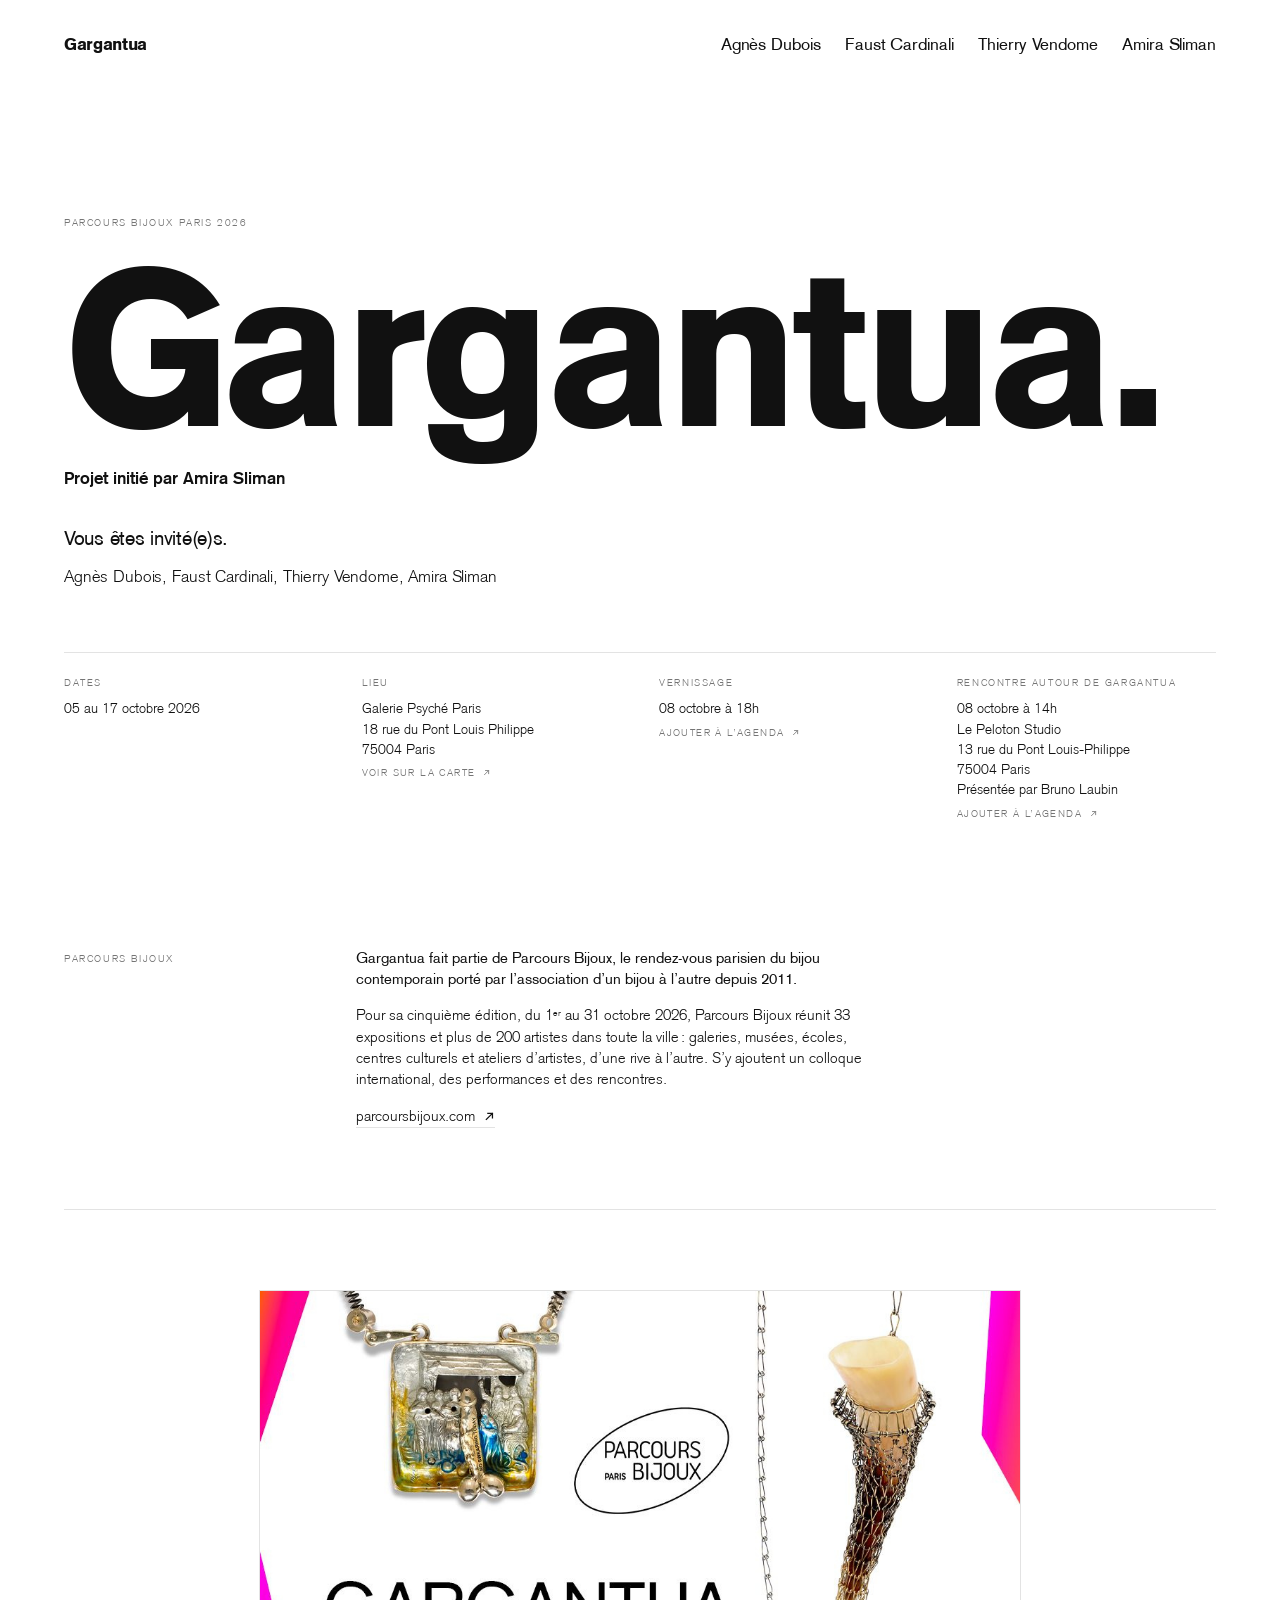
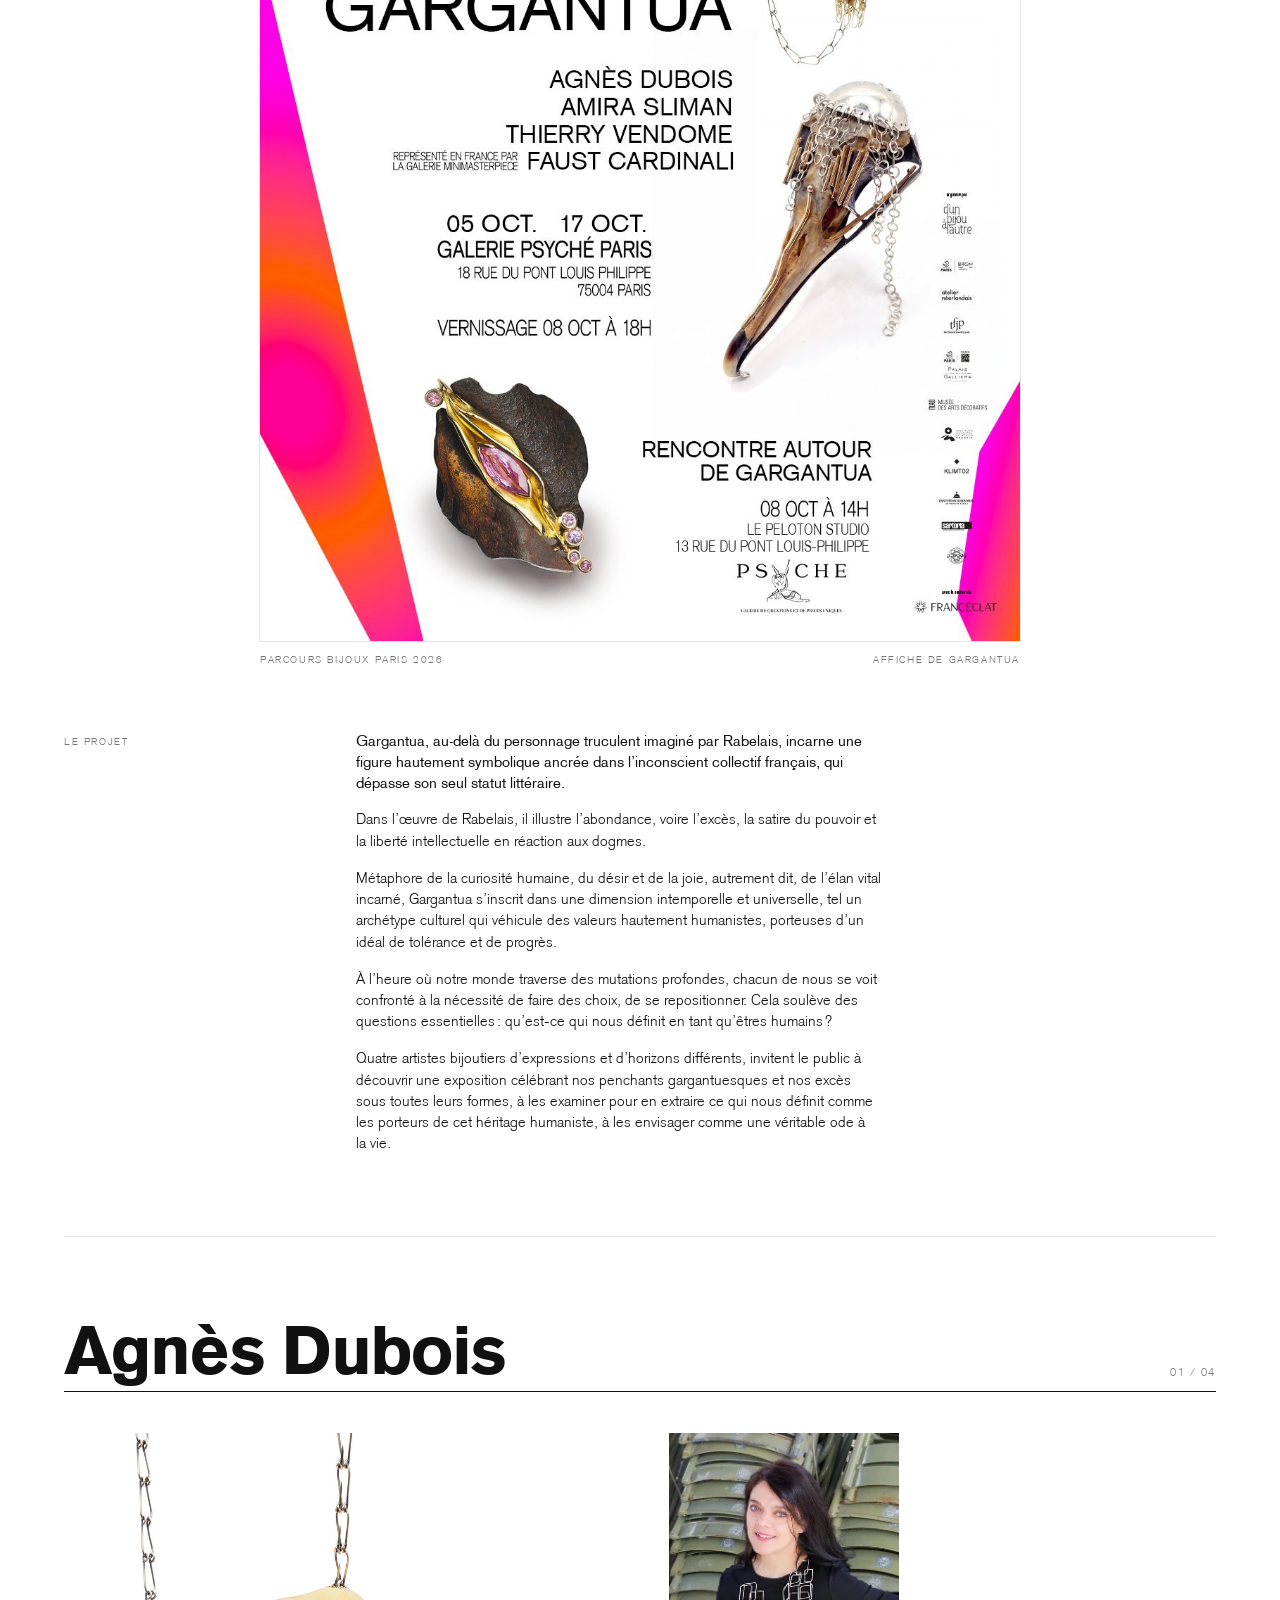
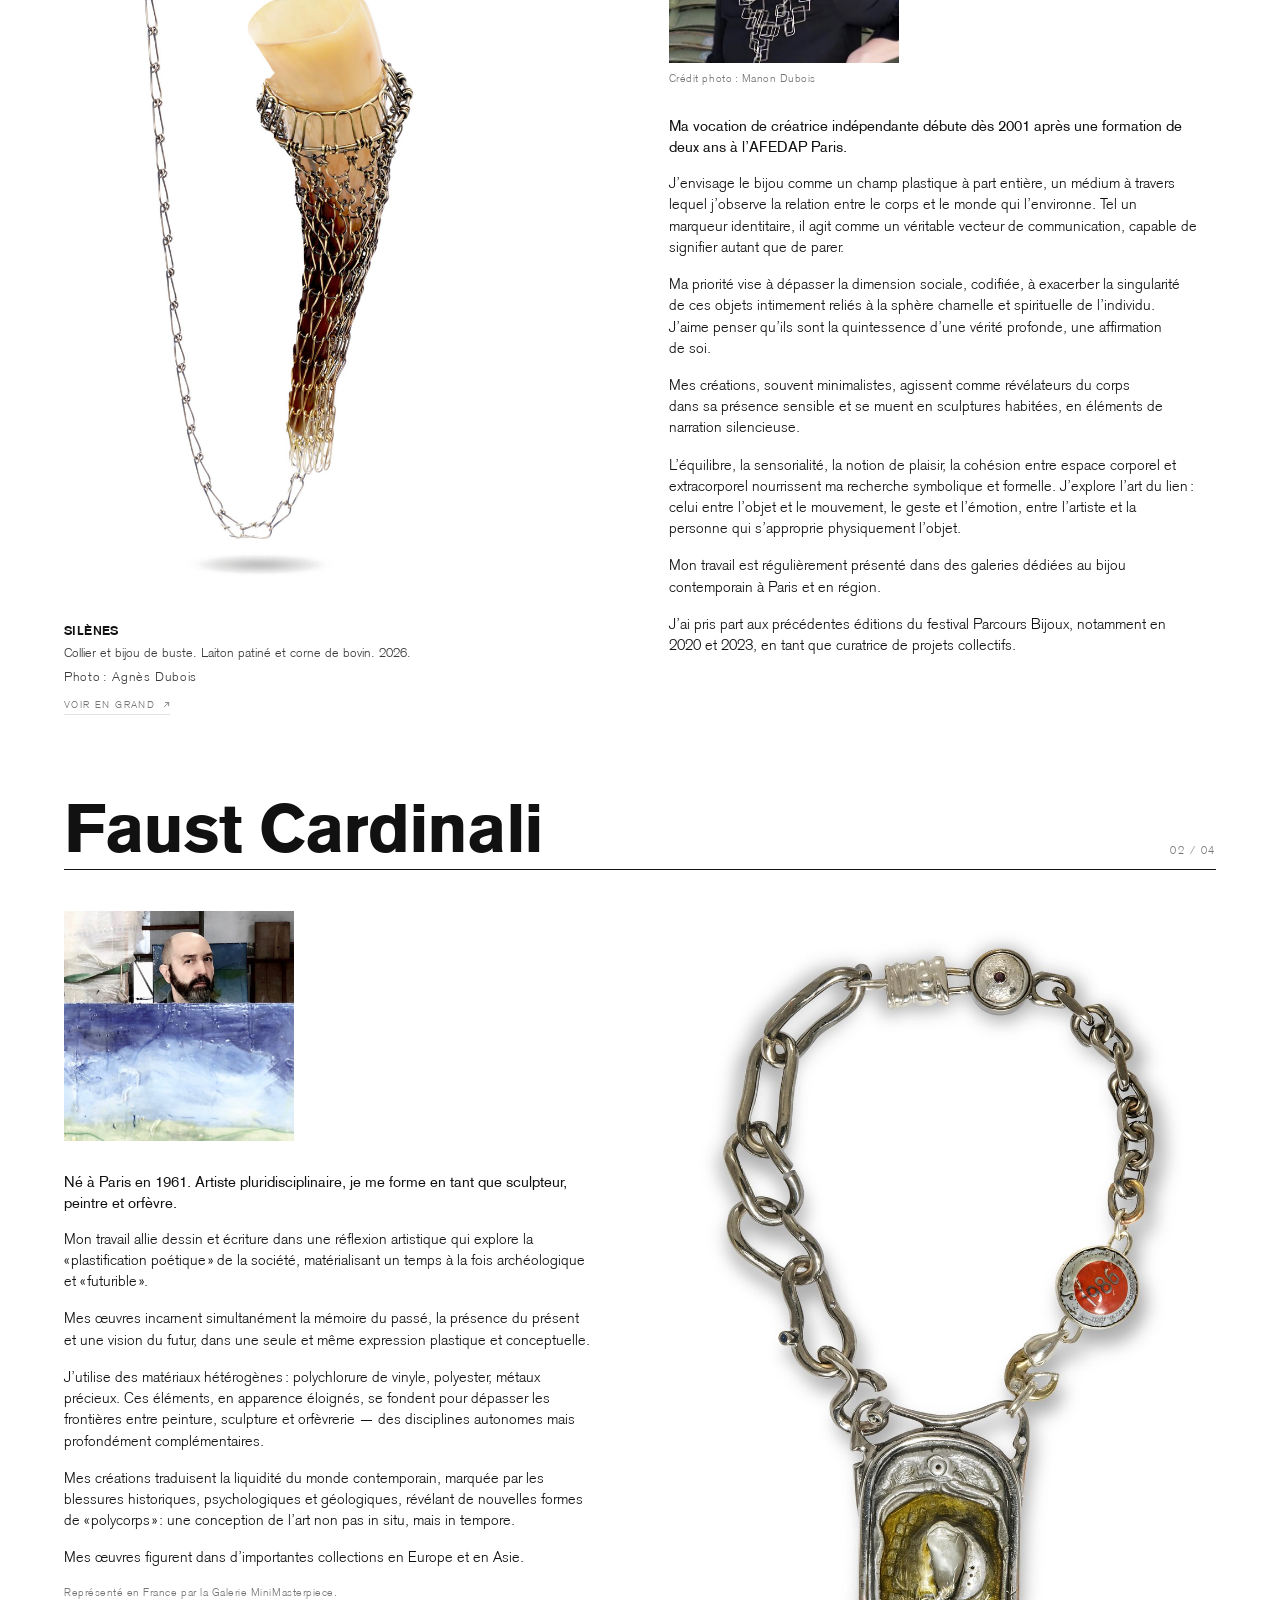
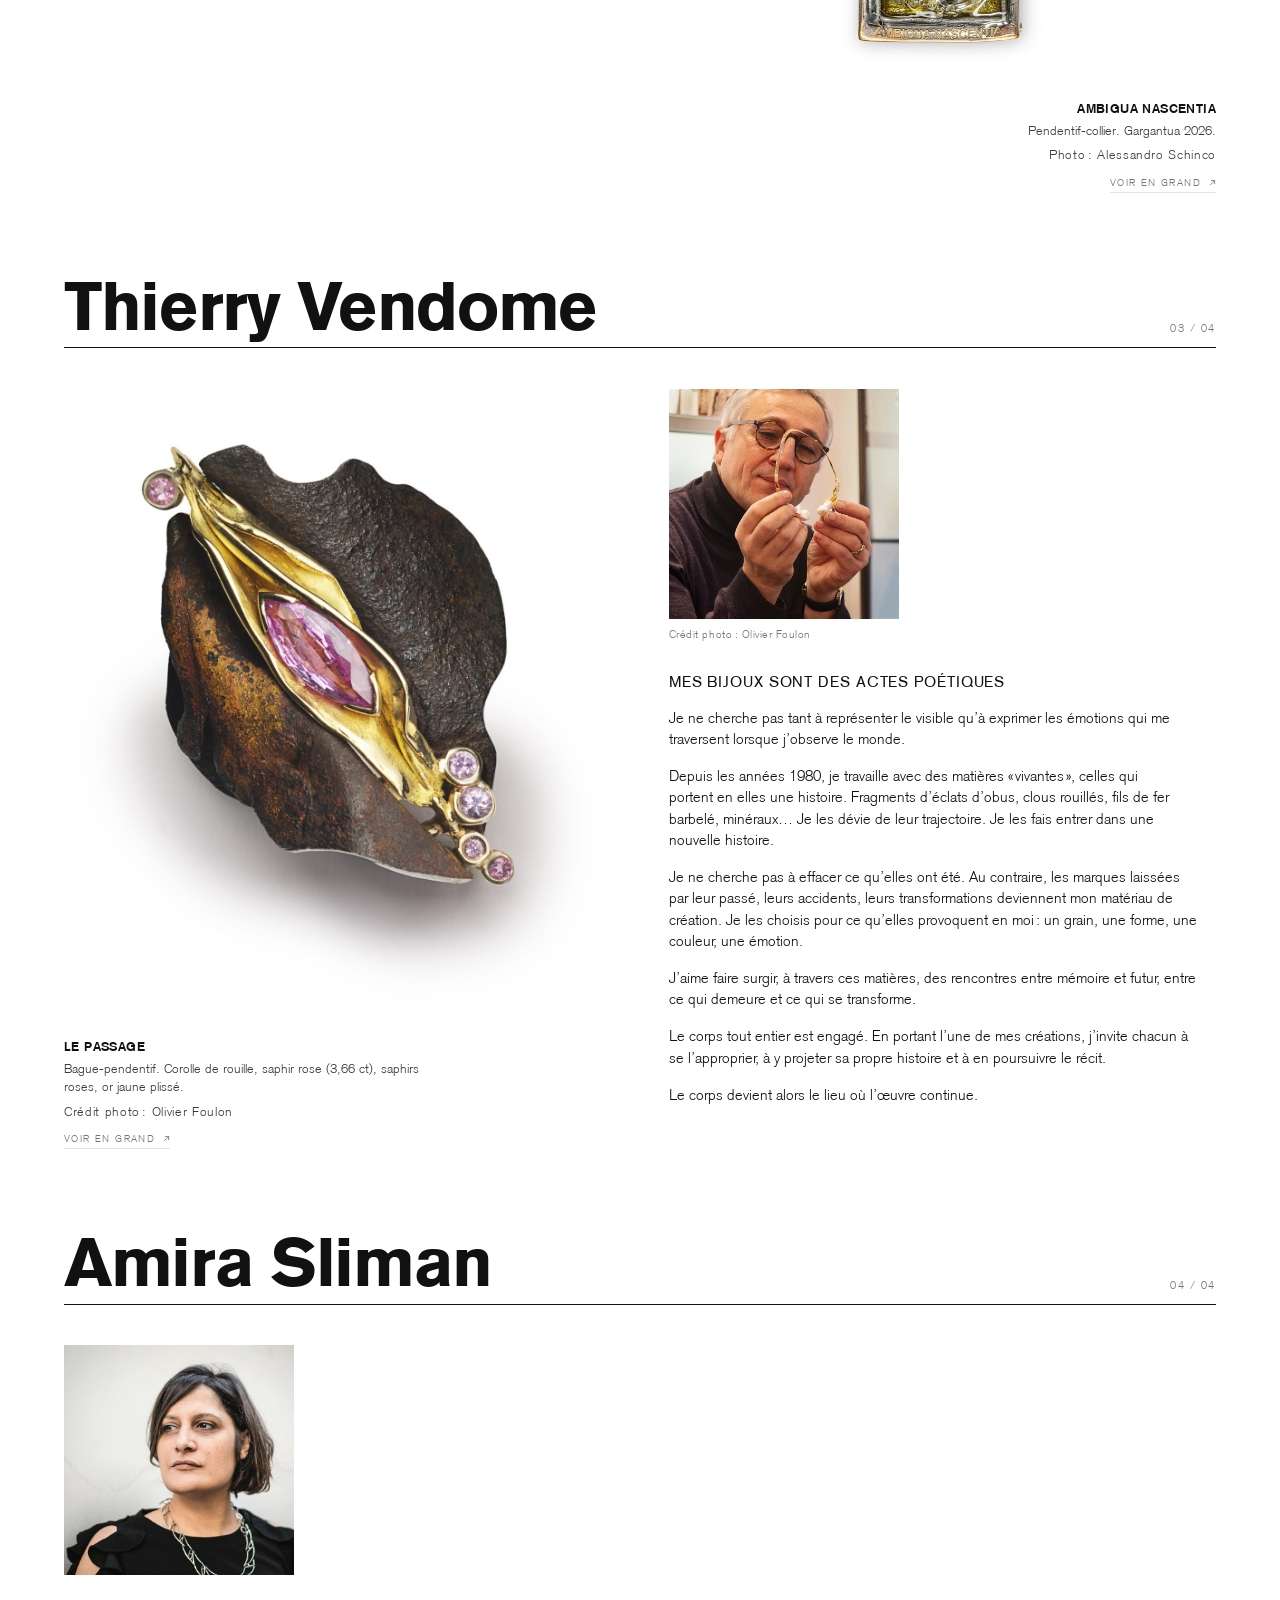
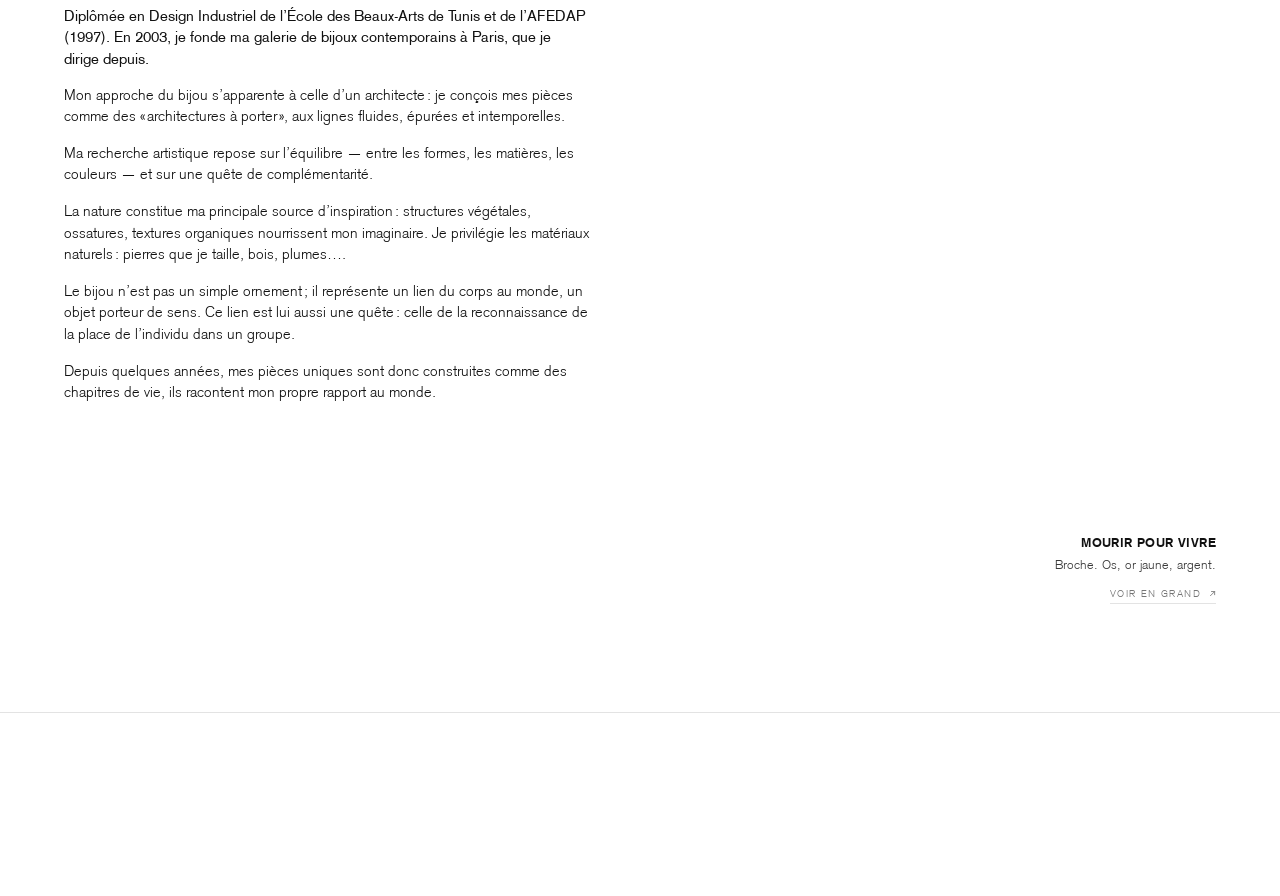
==== commit b8323fc6: "Crédits photo : portrait d'Agnès Dubois par Manon Dubois, Thierry Vendome crédit photo Olivier Foulo" ====
--- a/index.html
+++ b/index.html
@@ -112,7 +112,7 @@
    </figcaption>
   </figure>
   <div class="piece__t">
-   <figure class="pf"><img src="images/portraits/agnes-dubois.jpg" srcset="images/portraits/agnes-dubois.jpg 485w" style="--fp:50% 0%" sizes="(max-width:620px) calc(100vw - 40px), 230px" width="485" height="550" alt="Portrait de Agnès Dubois" loading="lazy" decoding="async"><figcaption><p class="credit">Portrait : galerie bettina flament</p></figcaption></figure>
+   <figure class="pf"><img src="images/portraits/agnes-dubois.jpg" srcset="images/portraits/agnes-dubois.jpg 485w" style="--fp:50% 0%" sizes="(max-width:620px) calc(100vw - 40px), 230px" width="485" height="550" alt="Portrait de Agnès Dubois" loading="lazy" decoding="async"><figcaption><p class="credit">Crédit photo : Manon Dubois</p></figcaption></figure>
    <div class="prose"><p>Ma vocation de créatrice indépendante débute dès 2001 après une formation de deux ans à l’AFEDAP Paris.</p><p>J’envisage le bijou comme un champ plastique à part entière, un médium à travers lequel j’observe la relation entre le corps et le monde qui l’environne. Tel un marqueur identitaire, il agit comme un véritable vecteur de communication, capable de signifier autant que de parer.</p><p>Ma priorité vise à dépasser la dimension sociale, codifiée, à exacerber la singularité de ces objets intimement reliés à la sphère charnelle et spirituelle de l’individu. J’aime penser qu’ils sont la quintessence d’une vérité profonde, une affirmation de soi.</p><p>Mes créations, souvent minimalistes, agissent comme révélateurs du corps dans sa présence sensible et se muent en sculptures habitées, en éléments de narration silencieuse.</p><p>L’équilibre, la sensorialité, la notion de plaisir, la cohésion entre espace corporel et extracorporel nourrissent ma recherche symbolique et formelle. J’explore l’art du lien : celui entre l’objet et le mouvement, le geste et l’émotion, entre l’artiste et la personne qui s’approprie physiquement l’objet.</p><p>Mon travail est régulièrement présenté dans des galeries dédiées au bijou contemporain à Paris et en région.</p><p>J’ai pris part aux précédentes éditions du festival Parcours Bijoux, notamment en 2020 et 2023, en tant que curatrice de projets collectifs.</p></div>
   </div>
  </div>
@@ -140,17 +140,17 @@
  <div class="artiste__h"><h2>Thierry Vendome</h2><span>03 / 04</span></div>
  <div class="piece">
   <figure class="piece__im" role="button" tabindex="0" aria-label="Voir LE PASSAGE en grand"
-          data-full="images/oeuvres/thierry-vendome_01_le-passage.jpg" data-bg="#ffffff" data-titre="LE PASSAGE" data-mat="Bague-pendentif. Corolle de rouille, saphir rose (3,66 ct), saphirs roses, or jaune plissé." data-cred="Photo : @olivierfoulonstudio" data-nom="Thierry Vendome">
+          data-full="images/oeuvres/thierry-vendome_01_le-passage.jpg" data-bg="#ffffff" data-titre="LE PASSAGE" data-mat="Bague-pendentif. Corolle de rouille, saphir rose (3,66 ct), saphirs roses, or jaune plissé." data-cred="Crédit photo : Olivier Foulon" data-nom="Thierry Vendome">
    <img src="images/oeuvres/thierry-vendome_01_le-passage_m.jpg" width="1208" height="1400" alt="LE PASSAGE, Thierry Vendome" loading="lazy" decoding="async">
    <figcaption>
     <h3>LE PASSAGE</h3>
     <p>Bague-pendentif. Corolle de rouille, saphir rose (3,66 ct), saphirs roses, or jaune plissé.</p>
-    <p class="credit">Photo : @olivierfoulonstudio</p>
-    <span class="zoom">Voir en grand <svg class="fl" viewBox="0 0 12 12" aria-hidden="true"><path d="M2.6 9.4 9.4 2.6M4.3 2.6h5.1v5.1"/></svg></span>
-   </figcaption>
-  </figure>
-  <div class="piece__t">
-   <figure class="pf"><img src="images/portraits/thierry-vendome.jpg" srcset="images/portraits/thierry-vendome.jpg 1100w, images/portraits/thierry_vendome.jpg 1600w" style="--fp:16% 50%" sizes="(max-width:620px) calc(100vw - 40px), 230px" width="1100" height="825" alt="Portrait de Thierry Vendome" loading="lazy" decoding="async"><figcaption><p class="credit">Thierry Vendome, crédit photo : Olivier Foulon</p></figcaption></figure>
+    <p class="credit">Crédit photo : Olivier Foulon</p>
+    <span class="zoom">Voir en grand <svg class="fl" viewBox="0 0 12 12" aria-hidden="true"><path d="M2.6 9.4 9.4 2.6M4.3 2.6h5.1v5.1"/></svg></span>
+   </figcaption>
+  </figure>
+  <div class="piece__t">
+   <figure class="pf"><img src="images/portraits/thierry-vendome.jpg" srcset="images/portraits/thierry-vendome.jpg 1100w, images/portraits/thierry_vendome.jpg 1600w" style="--fp:16% 50%" sizes="(max-width:620px) calc(100vw - 40px), 230px" width="1100" height="825" alt="Portrait de Thierry Vendome" loading="lazy" decoding="async"><figcaption><p class="credit">Crédit photo : Olivier Foulon</p></figcaption></figure>
    <div class="prose"><p><span class="up">MES BIJOUX SONT DES ACTES POÉTIQUES</span></p><p>Je ne cherche pas tant à représenter le visible qu’à exprimer les émotions qui me traversent lorsque j’observe le monde.</p><p>Depuis les années 1980, je travaille avec des matières « vivantes », celles qui portent en elles une histoire. Fragments d’éclats d’obus, clous rouillés, fils de fer barbelé, minéraux… Je les dévie de leur trajectoire. Je les fais entrer dans une nouvelle histoire.</p><p>Je ne cherche pas à effacer ce qu’elles ont été. Au contraire, les marques laissées par leur passé, leurs accidents, leurs transformations deviennent mon matériau de création. Je les choisis pour ce qu’elles provoquent en moi : un grain, une forme, une couleur, une émotion.</p><p>J’aime faire surgir, à travers ces matières, des rencontres entre mémoire et futur, entre ce qui demeure et ce qui se transforme.</p><p>Le corps tout entier est engagé. En portant l’une de mes créations, j’invite chacun à se l’approprier, à y projeter sa propre histoire et à en poursuivre le récit.</p><p>Le corps devient alors le lieu où l’œuvre continue.</p></div>
   </div>
  </div>
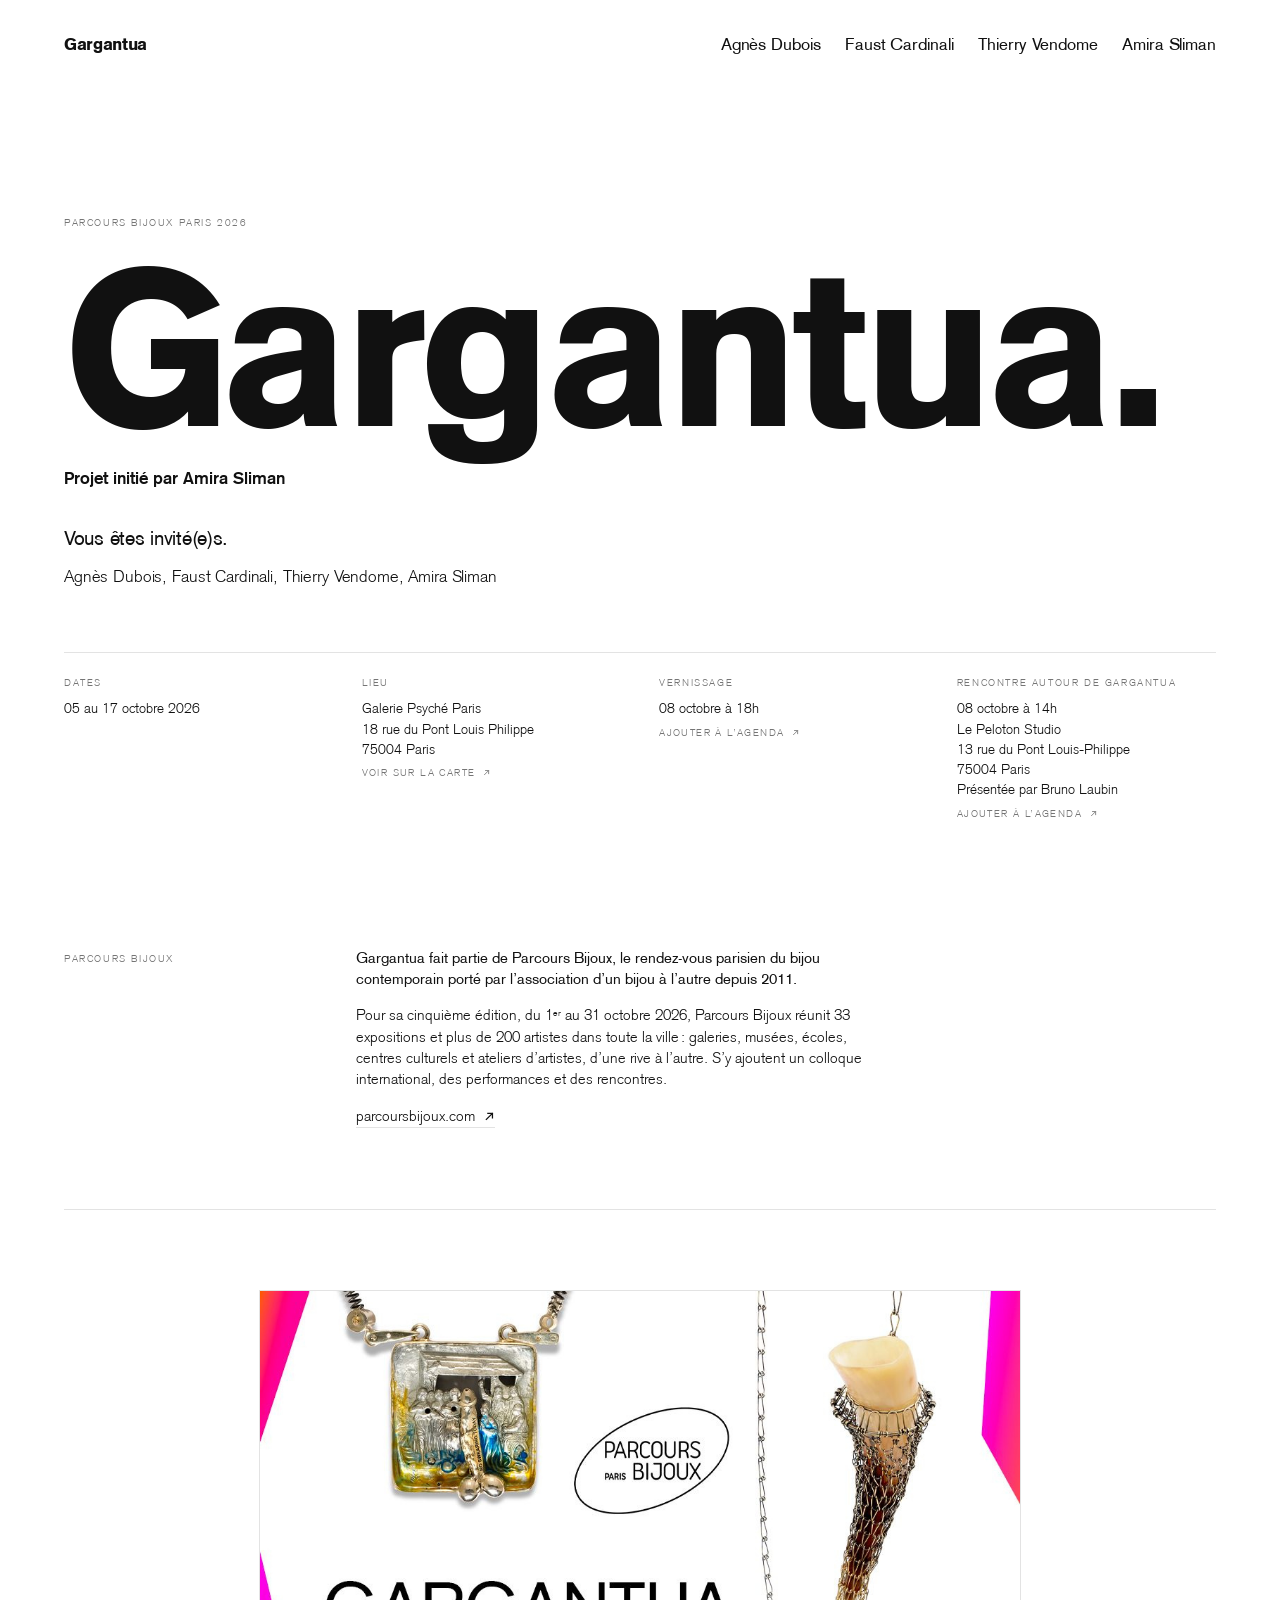
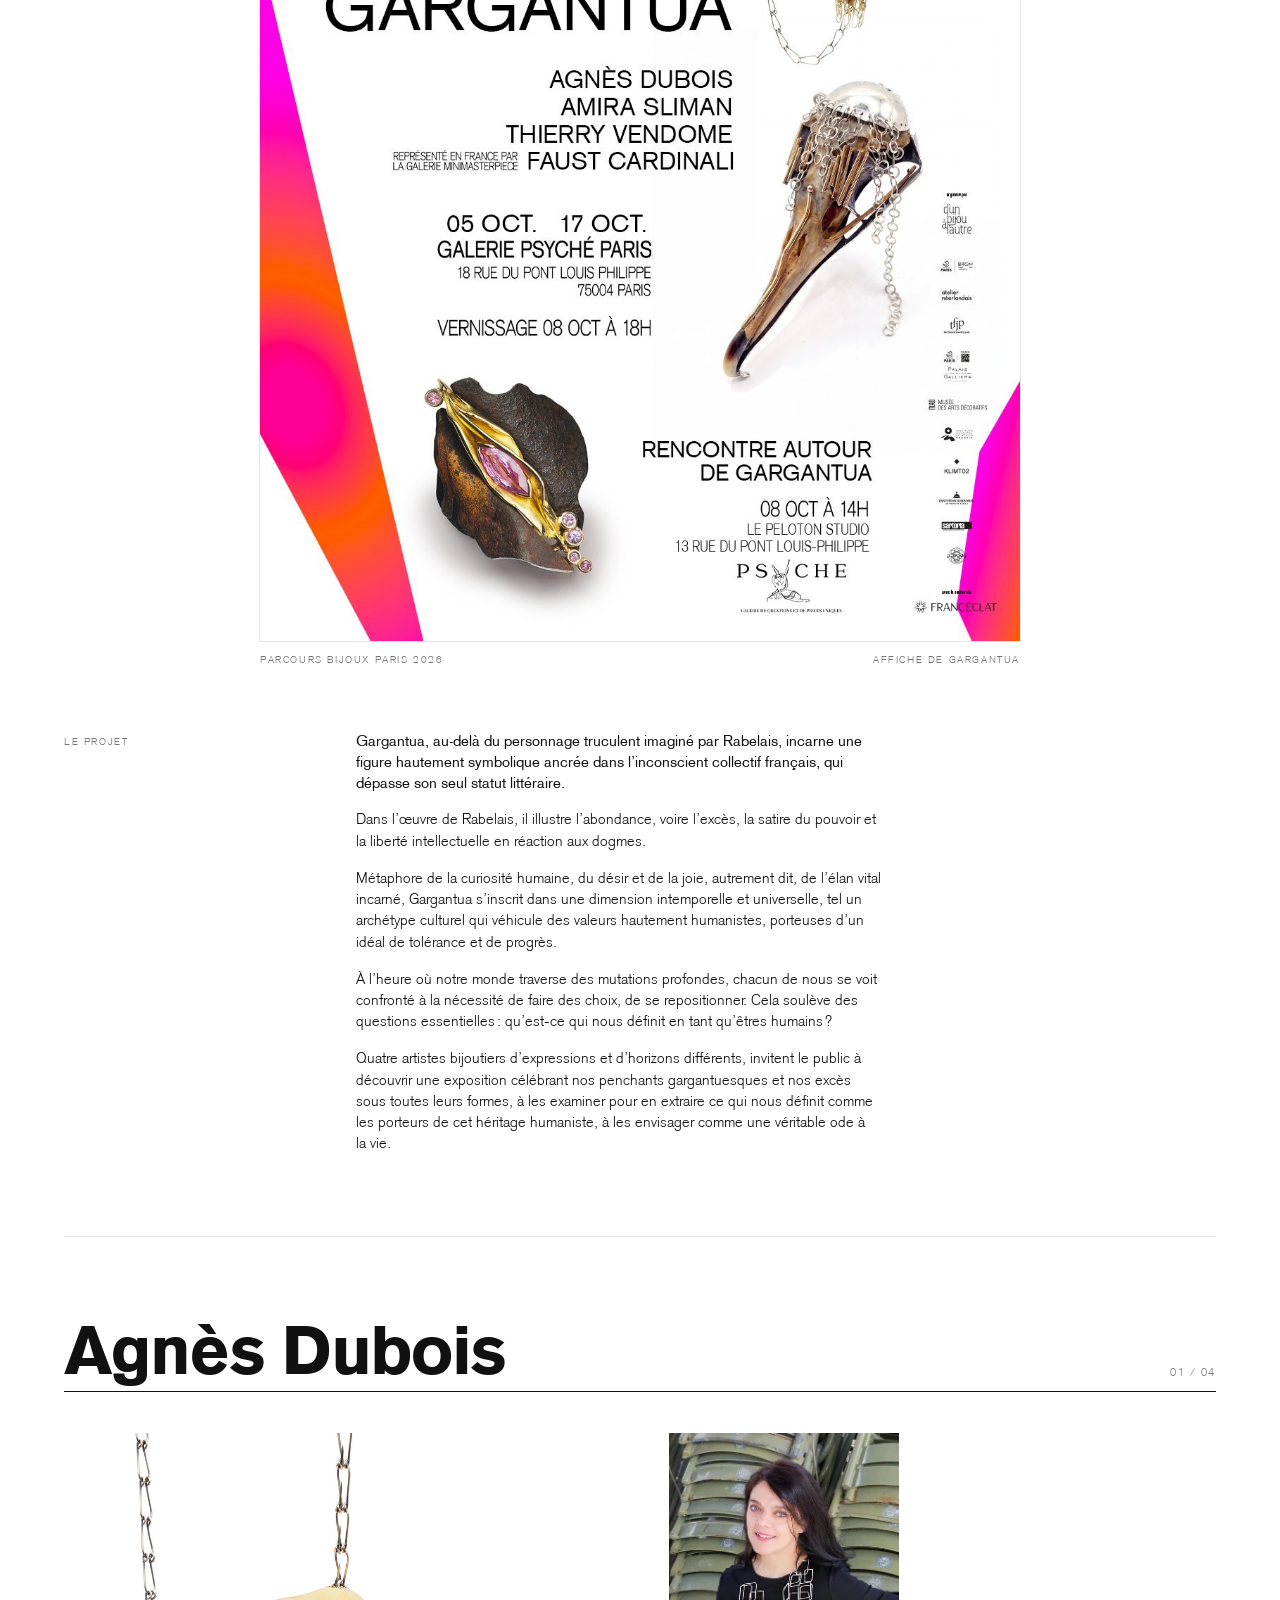
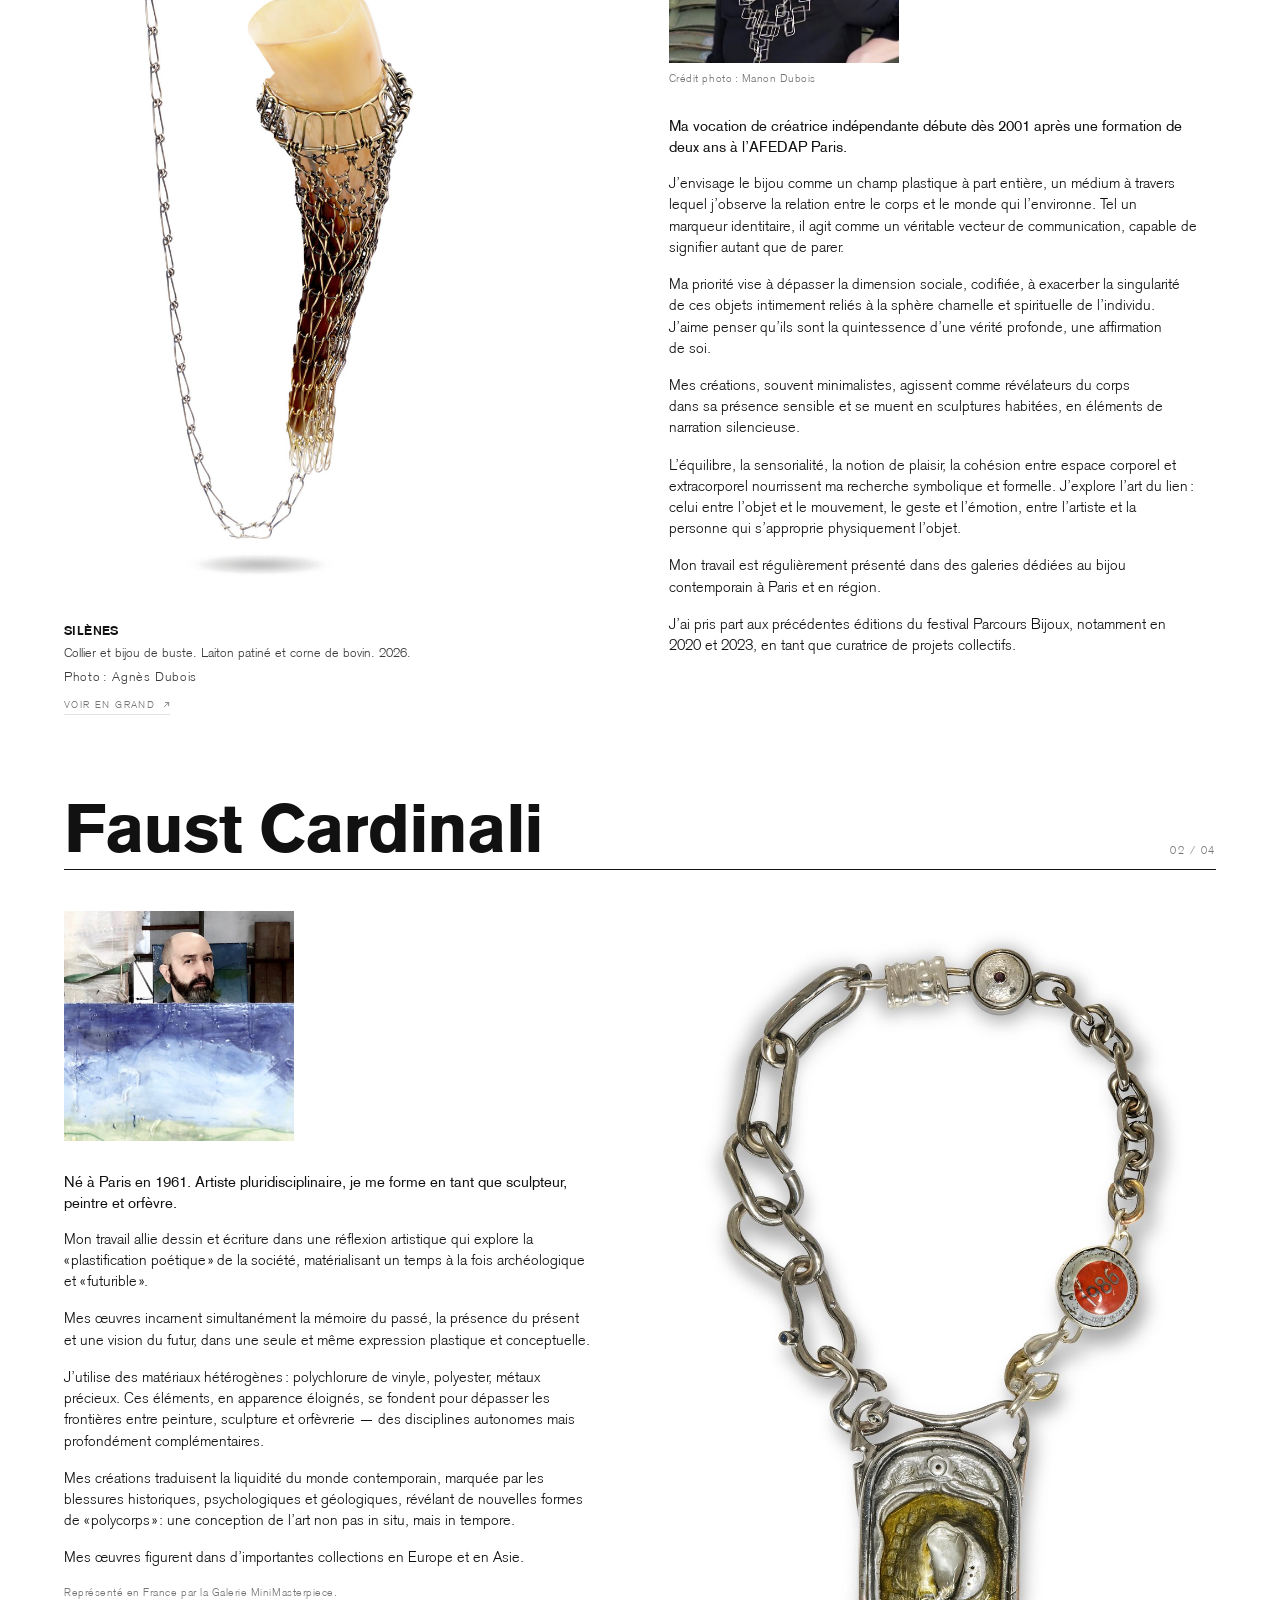
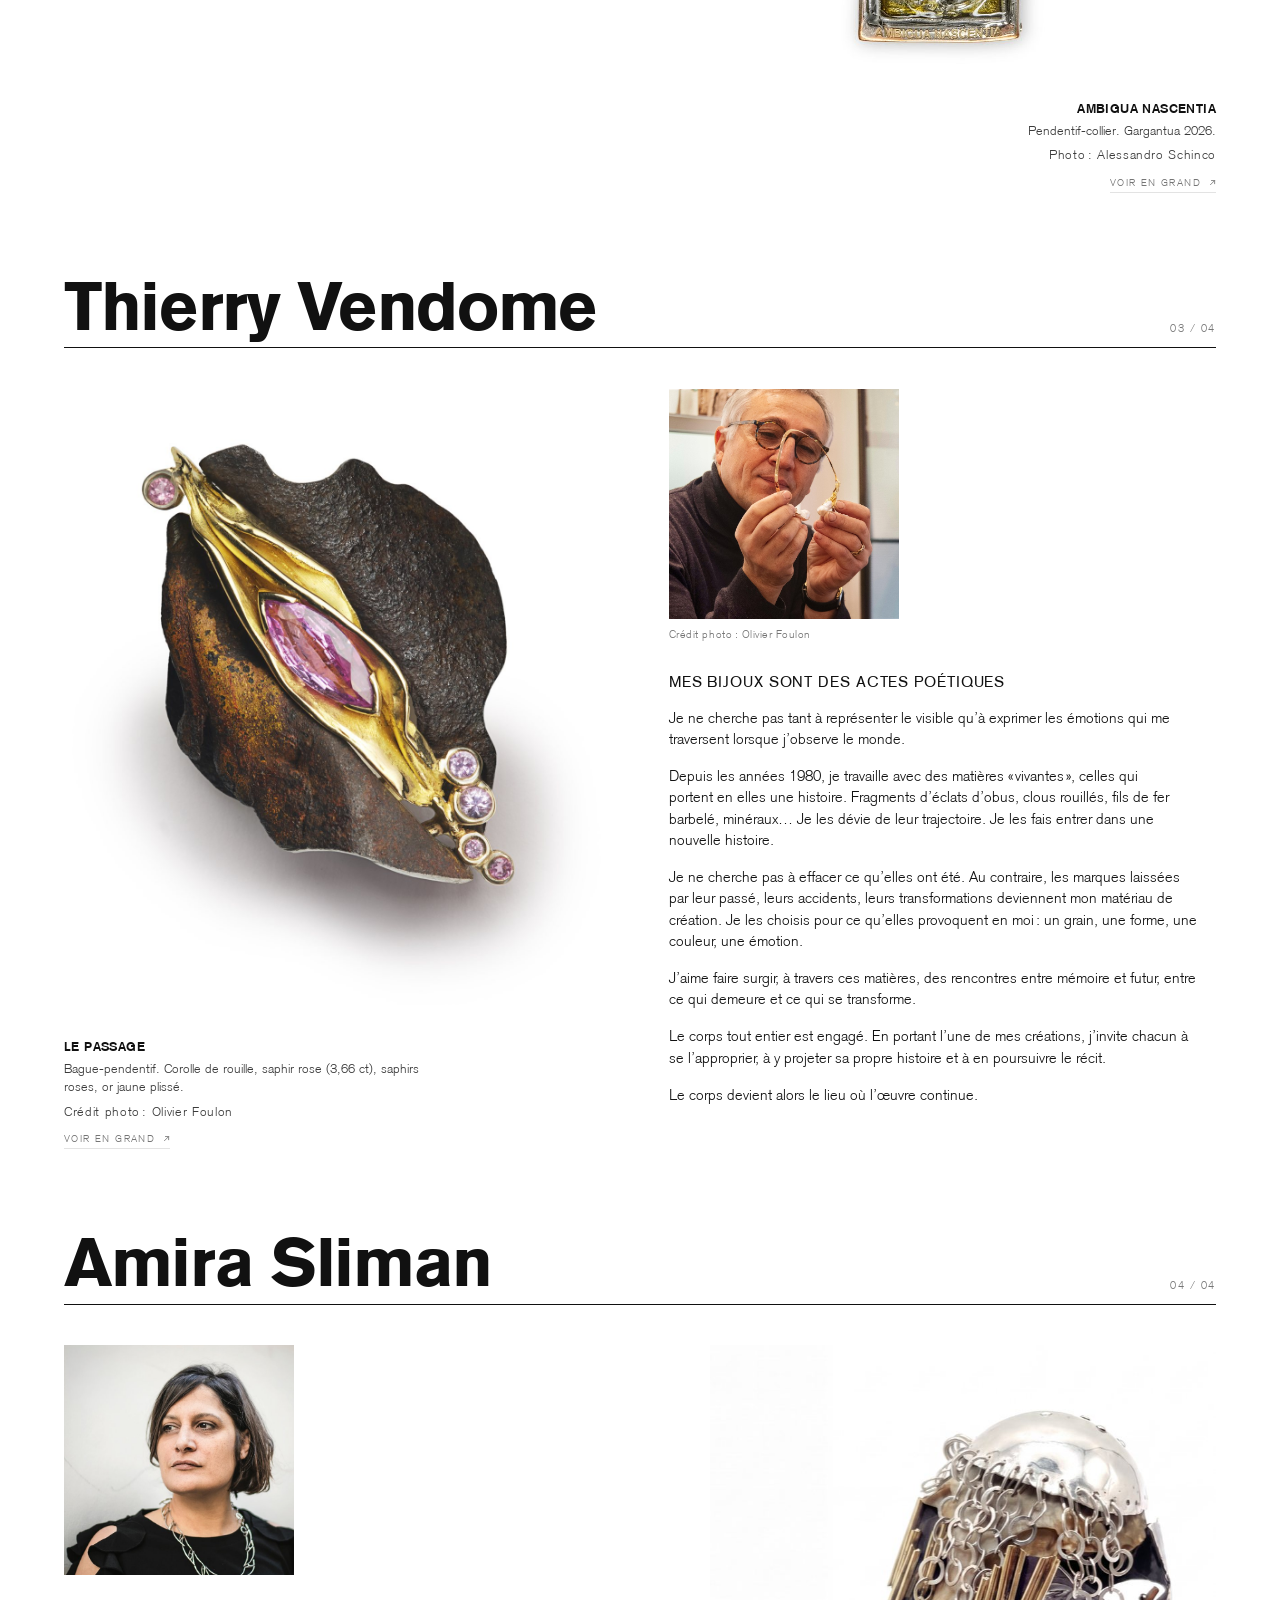
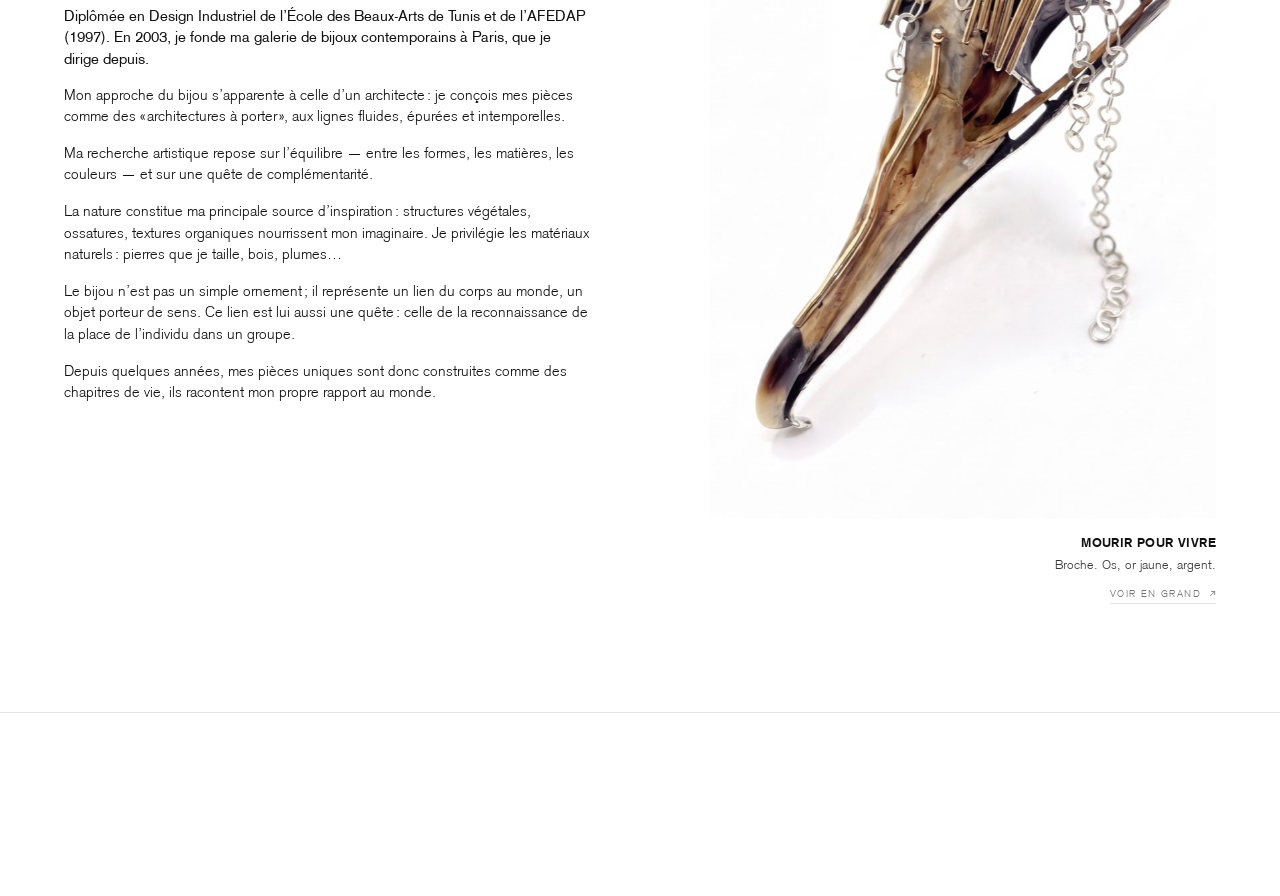
==== commit 179f9cf3: "Bio d'Amira : points de suspension corrigés Co-Authored-By: Claude Opus 5.5 <noreply@anthropic.com>" ====
--- a/index.html
+++ b/index.html
@@ -170,7 +170,7 @@
   </figure>
   <div class="piece__t">
    <figure class="pf"><img src="images/portraits/amira-sliman.jpg" srcset="images/portraits/amira-sliman.jpg 656w, images/portraits/amira_sliman.jpg 1080w" style="--fp:50% 24%" sizes="(max-width:620px) calc(100vw - 40px), 230px" width="656" height="820" alt="Portrait de Amira Sliman" loading="lazy" decoding="async"></figure>
-   <div class="prose"><p>Diplômée en Design Industriel de l’École des Beaux-Arts de Tunis et de l’AFEDAP (1997). En 2003, je fonde ma galerie de bijoux contemporains à Paris, que je dirige depuis.</p><p>Mon approche du bijou s’apparente à celle d’un architecte : je conçois mes pièces comme des « architectures à porter », aux lignes fluides, épurées et intemporelles.</p><p>Ma recherche artistique repose sur l’équilibre — entre les formes, les matières, les couleurs — et sur une quête de complémentarité.</p><p>La nature constitue ma principale source d’inspiration : structures végétales, ossatures, textures organiques nourrissent mon imaginaire. Je privilégie les matériaux naturels : pierres que je taille, bois, plumes….</p><p>Le bijou n’est pas un simple ornement ; il représente un lien du corps au monde, un objet porteur de sens. Ce lien est lui aussi une quête : celle de la reconnaissance de la place de l’individu dans un groupe.</p><p>Depuis quelques années, mes pièces uniques sont donc construites comme des chapitres de vie, ils racontent mon propre rapport au monde.</p></div>
+   <div class="prose"><p>Diplômée en Design Industriel de l’École des Beaux-Arts de Tunis et de l’AFEDAP (1997). En 2003, je fonde ma galerie de bijoux contemporains à Paris, que je dirige depuis.</p><p>Mon approche du bijou s’apparente à celle d’un architecte : je conçois mes pièces comme des « architectures à porter », aux lignes fluides, épurées et intemporelles.</p><p>Ma recherche artistique repose sur l’équilibre — entre les formes, les matières, les couleurs — et sur une quête de complémentarité.</p><p>La nature constitue ma principale source d’inspiration : structures végétales, ossatures, textures organiques nourrissent mon imaginaire. Je privilégie les matériaux naturels : pierres que je taille, bois, plumes…</p><p>Le bijou n’est pas un simple ornement ; il représente un lien du corps au monde, un objet porteur de sens. Ce lien est lui aussi une quête : celle de la reconnaissance de la place de l’individu dans un groupe.</p><p>Depuis quelques années, mes pièces uniques sont donc construites comme des chapitres de vie, ils racontent mon propre rapport au monde.</p></div>
   </div>
  </div>
 </section>
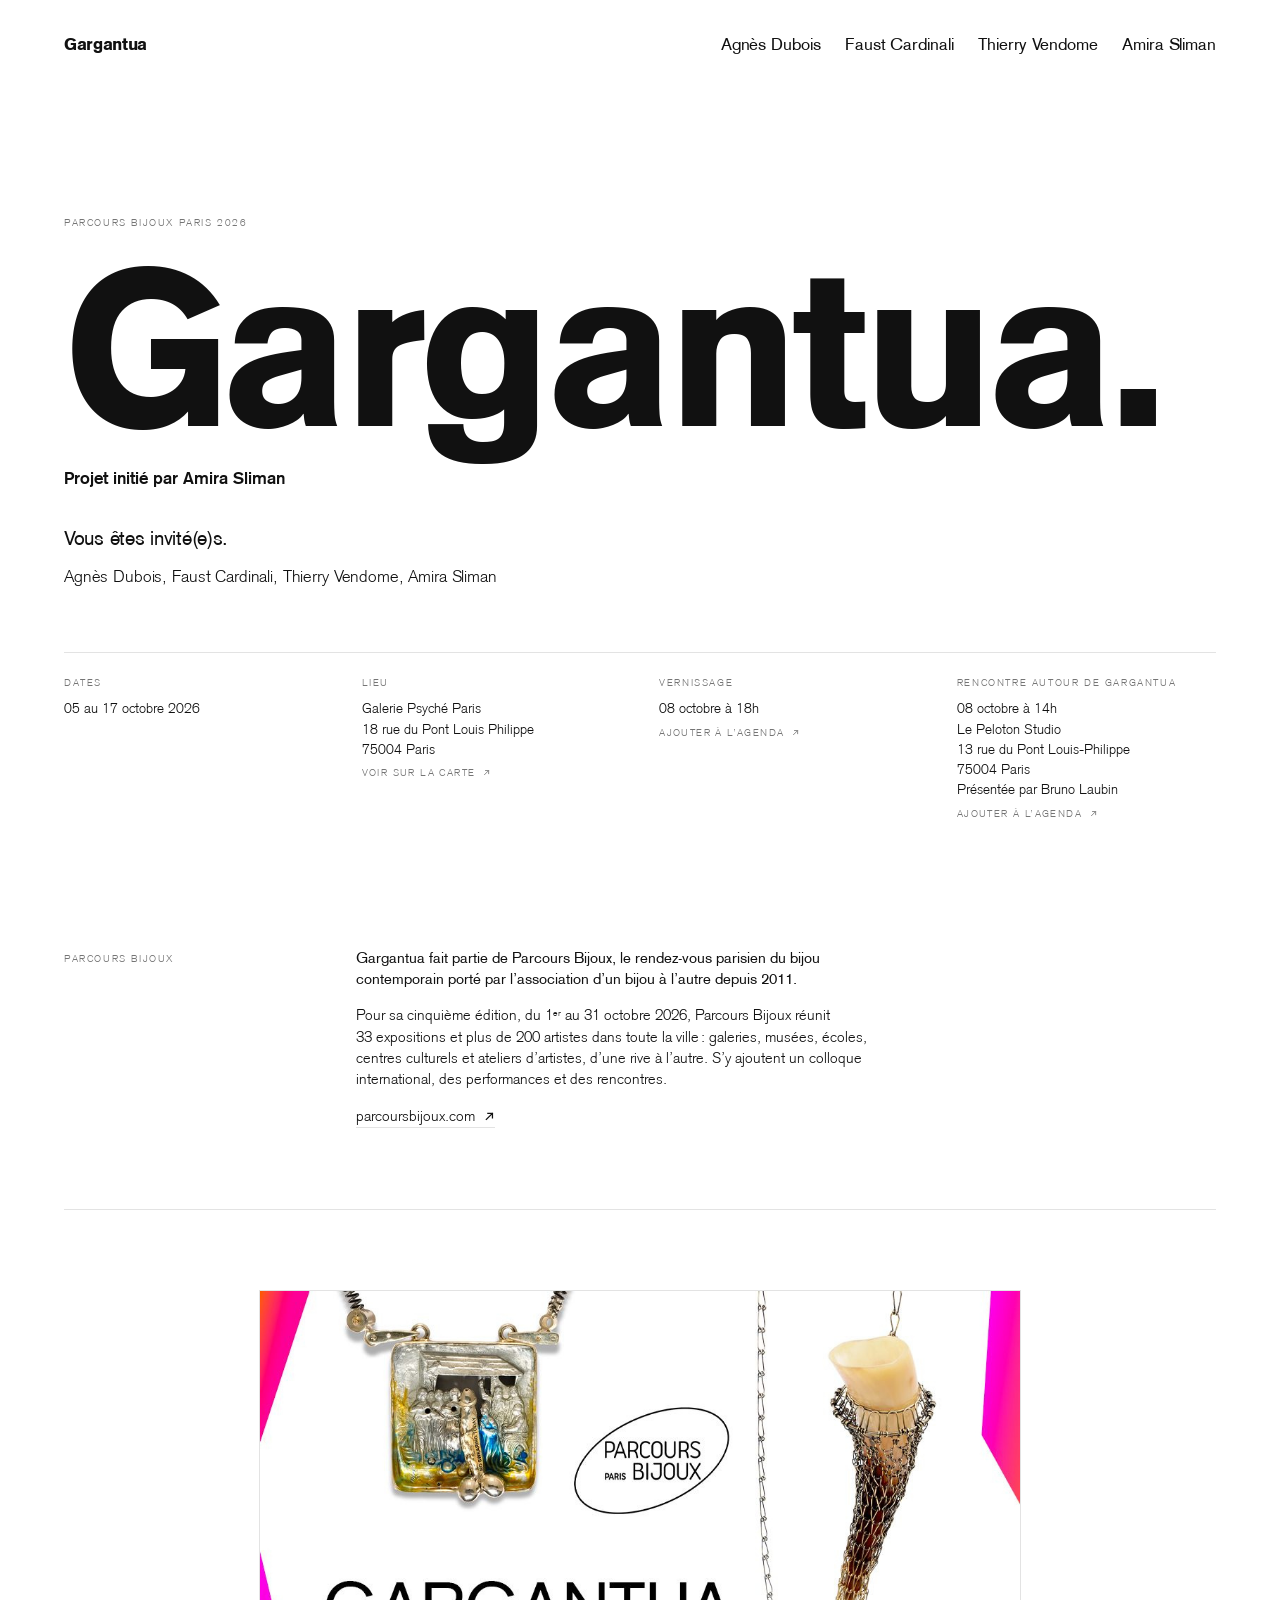
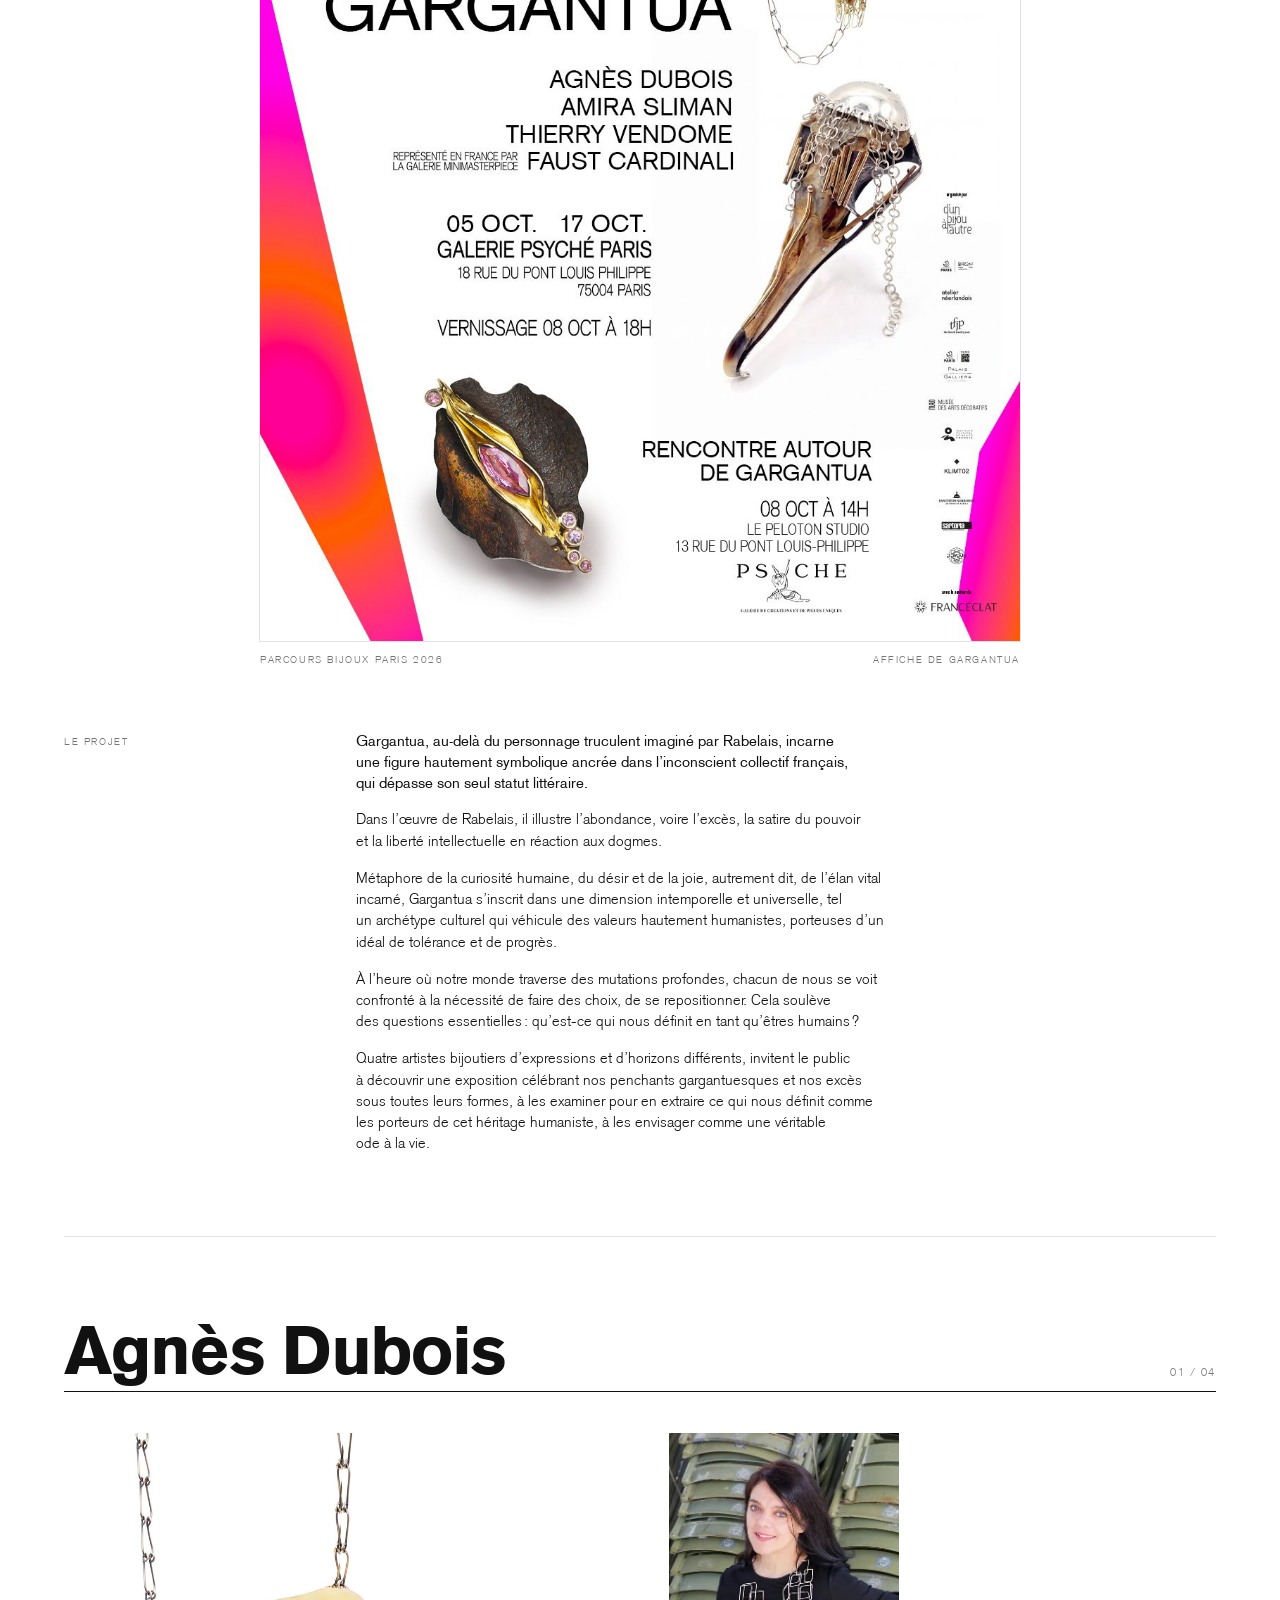
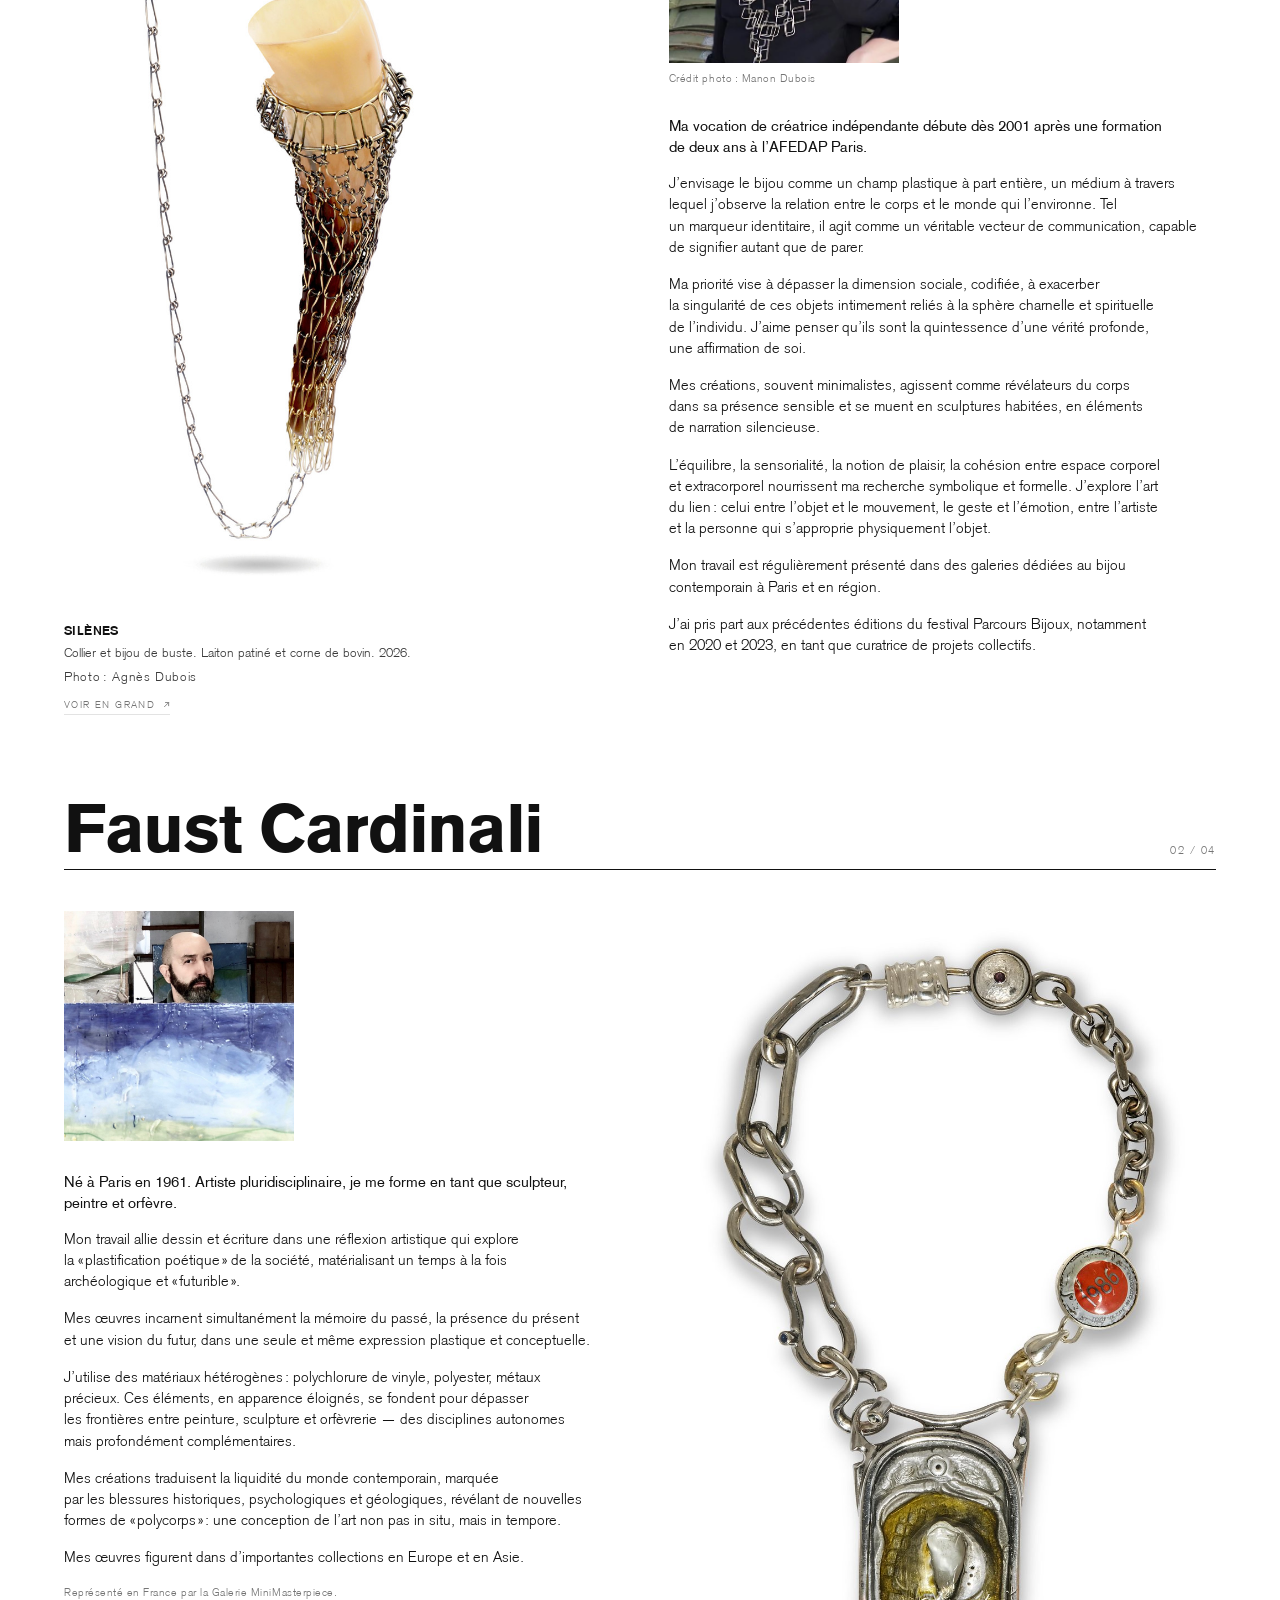
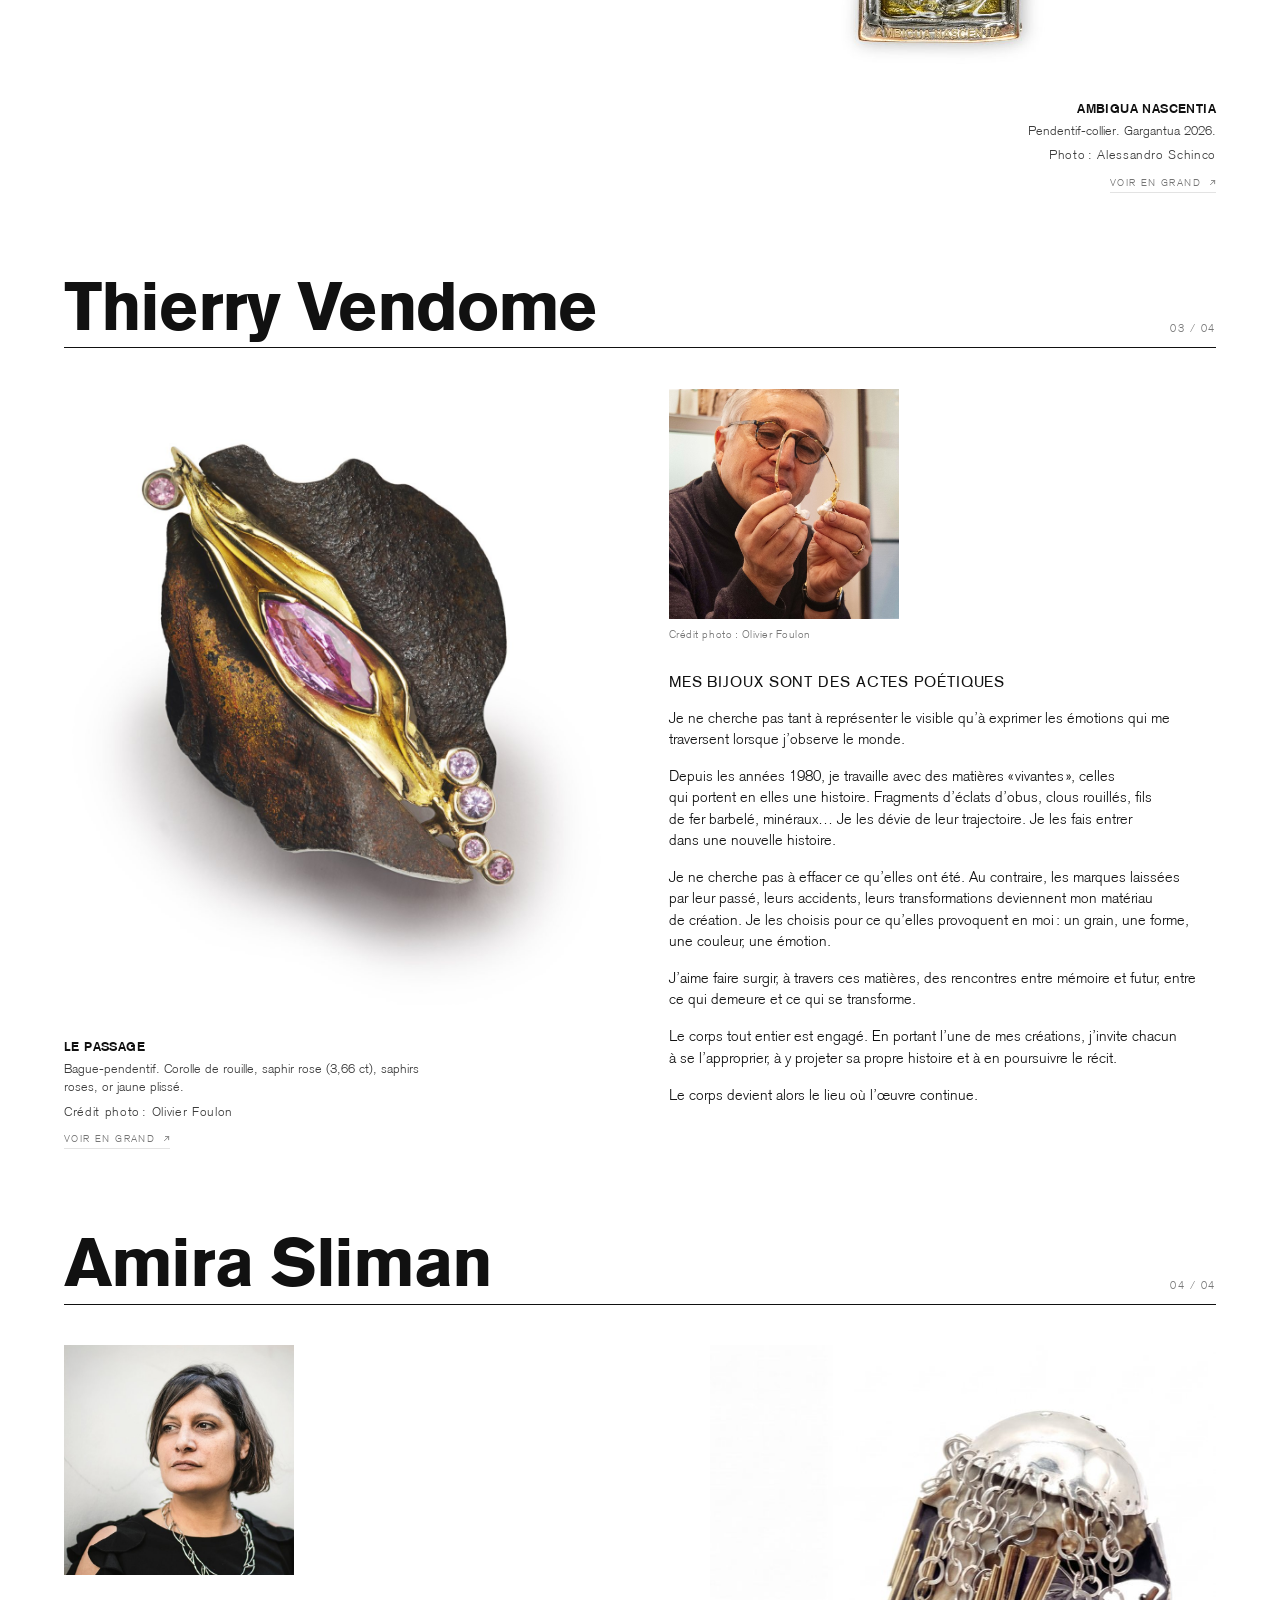
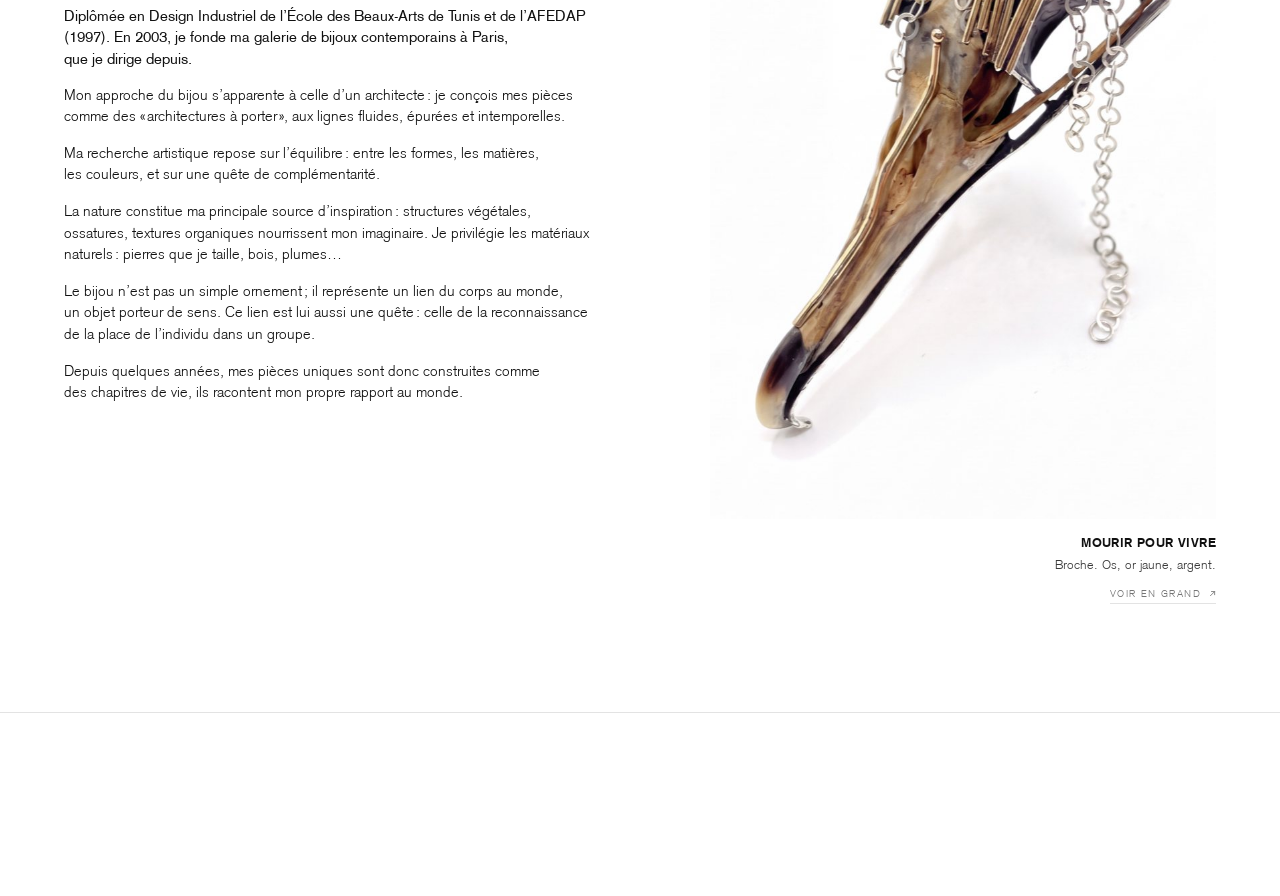
==== commit 674adcf4: "Typographie française : pas de petit mot en fin de ligne, pas de coupure de mot, mots composés inséc" ====
--- a/index.html
+++ b/index.html
@@ -17,7 +17,7 @@
 <link rel="icon" type="image/png" sizes="32x32" href="favicon-32.png">
 <link rel="icon" type="image/png" sizes="512x512" href="favicon-512.png">
 <link rel="apple-touch-icon" href="favicon-180.png">
-<link rel="stylesheet" href="style.css?v=20260926a">
+<link rel="stylesheet" href="style.css?v=20261001a">
 <script type="application/ld+json">
 {"@context":"https://schema.org","@type":"ExhibitionEvent","name":"Gargantua",
 "description":"Exposition de bijou contemporain, Parcours Bijoux Paris 2026. Projet initié par Amira Sliman. Agnès Dubois, Faust Cardinali, Thierry Vendome, Amira Sliman.",
@@ -50,19 +50,19 @@
  <p class="hero__k lbl">Parcours Bijoux Paris 2026</p>
  <h1>Gargantua.</h1>
  <div class="hero__sub">
-  <em>Projet initié par Amira Sliman</em>
- </div>
-
- <p class="invit">Vous êtes invité(e)s.</p>
+  <em>Projet initié par Amira Sliman</em>
+ </div>
+
+ <p class="invit">Vous êtes invité(e)s.</p>
  <p class="noms"><a href="#agnes-dubois">Agnès Dubois</a>, <a href="#faust-cardinali">Faust Cardinali</a>, <a href="#thierry-vendome">Thierry Vendome</a>, <a href="#amira-sliman">Amira Sliman</a></p>
 
  <div class="meta">
-  <div><span class="lbl">Dates</span><p>05 au 17 octobre 2026</p></div>
+  <div><span class="lbl">Dates</span><p>05 au 17 octobre 2026</p></div>
   <div><span class="lbl">Lieu</span>
    <p><a class="carte" href="https://www.google.com/maps/search/?api=1&amp;query=Galerie+Psych%C3%A9%2C+18+rue+du+Pont+Louis+Philippe%2C+75004+Paris"
-         target="_blank" rel="noopener">Galerie Psyché Paris<br>18 rue du Pont Louis Philippe<br>75004 Paris<span class="k">Voir sur la carte <svg class="fl" viewBox="0 0 12 12" aria-hidden="true"><path d="M2.6 9.4 9.4 2.6M4.3 2.6h5.1v5.1"/></svg></span></a></p></div>
-  <div><span class="lbl">Vernissage</span><p>08 octobre à 18h</p><a class="k" href="agenda/vernissage.ics">Ajouter à l’agenda <svg class="fl" viewBox="0 0 12 12" aria-hidden="true"><path d="M2.6 9.4 9.4 2.6M4.3 2.6h5.1v5.1"/></svg></a></div>
-  <div><span class="lbl">Rencontre autour de Gargantua</span><p>08 octobre à 14h<br>Le Peloton Studio<br>13 rue du Pont Louis-Philippe<br>75004 Paris<br>Présentée par Bruno Laubin</p><a class="k" href="agenda/rencontre.ics">Ajouter à l’agenda <svg class="fl" viewBox="0 0 12 12" aria-hidden="true"><path d="M2.6 9.4 9.4 2.6M4.3 2.6h5.1v5.1"/></svg></a></div>
+         target="_blank" rel="noopener">Galerie Psyché Paris<br>18 rue du Pont Louis Philippe<br>75004 Paris<span class="k">Voir sur la carte <svg class="fl" viewBox="0 0 12 12" aria-hidden="true"><path d="M2.6 9.4 9.4 2.6M4.3 2.6h5.1v5.1"/></svg></span></a></p></div>
+  <div><span class="lbl">Vernissage</span><p>08 octobre à 18h</p><a class="k" href="agenda/vernissage.ics">Ajouter à l’agenda <svg class="fl" viewBox="0 0 12 12" aria-hidden="true"><path d="M2.6 9.4 9.4 2.6M4.3 2.6h5.1v5.1"/></svg></a></div>
+  <div><span class="lbl">Rencontre autour de Gargantua</span><p>08 octobre à 14h<br>Le Peloton Studio<br>13 rue du Pont <span style="white-space:nowrap">Louis-Philippe</span><br>75004 Paris<br>Présentée par Bruno Laubin</p><a class="k" href="agenda/rencontre.ics">Ajouter à l’agenda <svg class="fl" viewBox="0 0 12 12" aria-hidden="true"><path d="M2.6 9.4 9.4 2.6M4.3 2.6h5.1v5.1"/></svg></a></div>
  </div>
 </section>
 
@@ -70,12 +70,12 @@
  <div class="split">
   <div><span class="lbl">Parcours Bijoux</span></div>
   <div class="prose">
-   <p>Gargantua fait partie de Parcours Bijoux, le rendez-vous parisien du bijou
-   contemporain porté par l’association d’un bijou à l’autre depuis 2011.</p>
-   <p>Pour sa cinquième édition, du 1<sup>er</sup> au 31 octobre 2026, Parcours Bijoux
-   réunit 33 expositions et plus de 200 artistes dans toute la ville : galeries, musées,
-   écoles, centres culturels et ateliers d’artistes, d’une rive à l’autre. S’y ajoutent
-   un colloque international, des performances et des rencontres.</p>
+   <p>Gargantua fait partie de Parcours Bijoux, le <span style="white-space:nowrap">rendez-vous</span> parisien du bijou
+   contemporain porté par l’association d’un bijou à l’autre depuis 2011.</p>
+   <p>Pour sa cinquième édition, du 1<sup>er</sup> au 31 octobre 2026, Parcours Bijoux
+   réunit 33 expositions et plus de 200 artistes dans toute la ville : galeries, musées,
+   écoles, centres culturels et ateliers d’artistes, d’une rive à l’autre. S’y ajoutent
+   un colloque international, des performances et des rencontres.</p>
    <p><a class="lien" href="https://www.parcoursbijoux.com" target="_blank" rel="noopener">parcoursbijoux.com <svg class="fl" viewBox="0 0 12 12" aria-hidden="true"><path d="M2.6 9.4 9.4 2.6M4.3 2.6h5.1v5.1"/></svg></a></p>
   </div>
  </div>
@@ -85,92 +85,92 @@
 <section class="affiche">
  <figure>
   <img src="images/affiche/affiche_gargantua.jpg?v=20260930" width="1080" height="1350" alt="Affiche Gargantua, Parcours Bijoux Paris 2026" decoding="async">
-  <figcaption><span class="lbl">Parcours Bijoux Paris 2026</span><span class="lbl">Affiche de Gargantua</span></figcaption>
+  <figcaption><span class="lbl">Parcours Bijoux Paris 2026</span><span class="lbl">Affiche de Gargantua</span></figcaption>
  </figure>
 </section>
 
 <section>
  <div class="split">
-  <div><span class="lbl">Le projet</span></div>
-  <div class="prose"><p>Gargantua, au-delà du personnage truculent imaginé par Rabelais, incarne une figure hautement symbolique ancrée dans l’inconscient collectif français, qui dépasse son seul statut littéraire.</p><p>Dans l’œuvre de Rabelais, il illustre l’abondance, voire l’excès, la satire du pouvoir et la liberté intellectuelle en réaction aux dogmes.</p><p>Métaphore de la curiosité humaine, du désir et de la joie, autrement dit, de l’élan vital incarné, Gargantua s’inscrit dans une dimension intemporelle et universelle, tel un archétype culturel qui véhicule des valeurs hautement humanistes, porteuses d’un idéal de tolérance et de progrès.</p><p>À l’heure où notre monde traverse des mutations profondes, chacun de nous se voit confronté à la nécessité de faire des choix, de se repositionner. Cela soulève des questions essentielles : qu’est-ce qui nous définit en tant qu’êtres humains ?</p><p>Quatre artistes bijoutiers d’expressions et d’horizons différents, invitent le public à découvrir une exposition célébrant nos penchants gargantuesques et nos excès sous toutes leurs formes, à les examiner pour en extraire ce qui nous définit comme les porteurs de cet héritage humaniste, à les envisager comme une véritable ode à la vie.</p></div>
+  <div><span class="lbl">Le projet</span></div>
+  <div class="prose"><p>Gargantua, <span style="white-space:nowrap">au-delà</span> du personnage truculent imaginé par Rabelais, incarne une figure hautement symbolique ancrée dans l’inconscient collectif français, qui dépasse son seul statut littéraire.</p><p>Dans l’œuvre de Rabelais, il illustre l’abondance, voire l’excès, la satire du pouvoir et la liberté intellectuelle en réaction aux dogmes.</p><p>Métaphore de la curiosité humaine, du désir et de la joie, autrement dit, de l’élan vital incarné, Gargantua s’inscrit dans une dimension intemporelle et universelle, tel un archétype culturel qui véhicule des valeurs hautement humanistes, porteuses d’un idéal de tolérance et de progrès.</p><p>À l’heure où notre monde traverse des mutations profondes, chacun de nous se voit confronté à la nécessité de faire des choix, de se repositionner. Cela soulève des questions essentielles : qu’<span style="white-space:nowrap">est-ce</span> qui nous définit en tant qu’êtres humains ?</p><p>Quatre artistes bijoutiers d’expressions et d’horizons différents, invitent le public à découvrir une exposition célébrant nos penchants gargantuesques et nos excès sous toutes leurs formes, à les examiner pour en extraire ce qui nous définit comme les porteurs de cet héritage humaniste, à les envisager comme une véritable ode à la vie.</p></div>
  </div>
  <div class="rule"></div>
 </section>
 
 
 <section class="artiste" id="agnes-dubois">
- <div class="artiste__h"><h2>Agnès Dubois</h2><span>01 / 04</span></div>
+ <div class="artiste__h"><h2>Agnès Dubois</h2><span>01 / 04</span></div>
  <div class="piece">
   <figure class="piece__im" role="button" tabindex="0" aria-label="Voir SILÈNES en grand"
-          data-full="images/oeuvres/agnes-dubois_04_silenes_blanc.jpg" data-bg="#ffffff" data-titre="SILÈNES" data-mat="Collier et bijou de buste. Laiton patiné et corne de bovin. 2026." data-cred="Photo : Agnès Dubois" data-nom="Agnès Dubois">
+          data-full="images/oeuvres/agnes-dubois_04_silenes_blanc.jpg" data-bg="#ffffff" data-titre="SILÈNES" data-mat="Collier et bijou de buste. Laiton patiné et corne de bovin. 2026." data-cred="Photo : Agnès Dubois" data-nom="Agnès Dubois">
    <img src="images/oeuvres/agnes-dubois_04_silenes_m_blanc.jpg" width="694" height="1400" alt="SILÈNES, Agnès Dubois" loading="lazy" decoding="async">
    <figcaption>
     <h3>SILÈNES</h3>
-    <p>Collier et bijou de buste. Laiton patiné et corne de bovin. 2026.</p>
+    <p>Collier et bijou de buste. Laiton patiné et corne de bovin. 2026.</p>
     <p class="credit">Photo : Agnès Dubois</p>
-    <span class="zoom">Voir en grand <svg class="fl" viewBox="0 0 12 12" aria-hidden="true"><path d="M2.6 9.4 9.4 2.6M4.3 2.6h5.1v5.1"/></svg></span>
+    <span class="zoom">Voir en grand <svg class="fl" viewBox="0 0 12 12" aria-hidden="true"><path d="M2.6 9.4 9.4 2.6M4.3 2.6h5.1v5.1"/></svg></span>
    </figcaption>
   </figure>
   <div class="piece__t">
    <figure class="pf"><img src="images/portraits/agnes-dubois.jpg" srcset="images/portraits/agnes-dubois.jpg 485w" style="--fp:50% 0%" sizes="(max-width:620px) calc(100vw - 40px), 230px" width="485" height="550" alt="Portrait de Agnès Dubois" loading="lazy" decoding="async"><figcaption><p class="credit">Crédit photo : Manon Dubois</p></figcaption></figure>
-   <div class="prose"><p>Ma vocation de créatrice indépendante débute dès 2001 après une formation de deux ans à l’AFEDAP Paris.</p><p>J’envisage le bijou comme un champ plastique à part entière, un médium à travers lequel j’observe la relation entre le corps et le monde qui l’environne. Tel un marqueur identitaire, il agit comme un véritable vecteur de communication, capable de signifier autant que de parer.</p><p>Ma priorité vise à dépasser la dimension sociale, codifiée, à exacerber la singularité de ces objets intimement reliés à la sphère charnelle et spirituelle de l’individu. J’aime penser qu’ils sont la quintessence d’une vérité profonde, une affirmation de soi.</p><p>Mes créations, souvent minimalistes, agissent comme révélateurs du corps dans sa présence sensible et se muent en sculptures habitées, en éléments de narration silencieuse.</p><p>L’équilibre, la sensorialité, la notion de plaisir, la cohésion entre espace corporel et extracorporel nourrissent ma recherche symbolique et formelle. J’explore l’art du lien : celui entre l’objet et le mouvement, le geste et l’émotion, entre l’artiste et la personne qui s’approprie physiquement l’objet.</p><p>Mon travail est régulièrement présenté dans des galeries dédiées au bijou contemporain à Paris et en région.</p><p>J’ai pris part aux précédentes éditions du festival Parcours Bijoux, notamment en 2020 et 2023, en tant que curatrice de projets collectifs.</p></div>
+   <div class="prose"><p>Ma vocation de créatrice indépendante débute dès 2001 après une formation de deux ans à l’AFEDAP Paris.</p><p>J’envisage le bijou comme un champ plastique à part entière, un médium à travers lequel j’observe la relation entre le corps et le monde qui l’environne. Tel un marqueur identitaire, il agit comme un véritable vecteur de communication, capable de signifier autant que de parer.</p><p>Ma priorité vise à dépasser la dimension sociale, codifiée, à exacerber la singularité de ces objets intimement reliés à la sphère charnelle et spirituelle de l’individu. J’aime penser qu’ils sont la quintessence d’une vérité profonde, une affirmation de soi.</p><p>Mes créations, souvent minimalistes, agissent comme révélateurs du corps dans sa présence sensible et se muent en sculptures habitées, en éléments de narration silencieuse.</p><p>L’équilibre, la sensorialité, la notion de plaisir, la cohésion entre espace corporel et extracorporel nourrissent ma recherche symbolique et formelle. J’explore l’art du lien : celui entre l’objet et le mouvement, le geste et l’émotion, entre l’artiste et la personne qui s’approprie physiquement l’objet.</p><p>Mon travail est régulièrement présenté dans des galeries dédiées au bijou contemporain à Paris et en région.</p><p>J’ai pris part aux précédentes éditions du festival Parcours Bijoux, notamment en 2020 et 2023, en tant que curatrice de projets collectifs.</p></div>
   </div>
  </div>
 </section>
 <section class="artiste" id="faust-cardinali">
- <div class="artiste__h"><h2>Faust Cardinali</h2><span>02 / 04</span></div>
+ <div class="artiste__h"><h2>Faust Cardinali</h2><span>02 / 04</span></div>
  <div class="piece piece--inv">
   <figure class="piece__im" role="button" tabindex="0" aria-label="Voir AMBIGUA NASCENTIA en grand"
-          data-full="images/oeuvres/faust-cardinali_02_ambigua-nascentia.jpg" data-bg="#ffffff" data-titre="AMBIGUA NASCENTIA" data-mat="Pendentif-collier. Gargantua 2026." data-cred="Photo : Alessandro Schinco" data-nom="Faust Cardinali">
+          data-full="images/oeuvres/faust-cardinali_02_ambigua-nascentia.jpg" data-bg="#ffffff" data-titre="AMBIGUA NASCENTIA" data-mat="Pendentif-collier. Gargantua 2026." data-cred="Photo : Alessandro Schinco" data-nom="Faust Cardinali">
    <img src="images/oeuvres/faust-cardinali_02_ambigua-nascentia_m.jpg" width="958" height="1400" alt="AMBIGUA NASCENTIA, Faust Cardinali" loading="lazy" decoding="async">
    <figcaption>
     <h3>AMBIGUA NASCENTIA</h3>
-    <p>Pendentif-collier. Gargantua 2026.</p>
+    <p><span style="white-space:nowrap">Pendentif-collier</span>. Gargantua 2026.</p>
     <p class="credit">Photo : Alessandro Schinco</p>
-    <span class="zoom">Voir en grand <svg class="fl" viewBox="0 0 12 12" aria-hidden="true"><path d="M2.6 9.4 9.4 2.6M4.3 2.6h5.1v5.1"/></svg></span>
+    <span class="zoom">Voir en grand <svg class="fl" viewBox="0 0 12 12" aria-hidden="true"><path d="M2.6 9.4 9.4 2.6M4.3 2.6h5.1v5.1"/></svg></span>
    </figcaption>
   </figure>
   <div class="piece__t">
    <figure class="pf"><img src="images/portraits/faust-cardinali.jpg" srcset="images/portraits/faust-cardinali.jpg 820w, images/portraits/faust_cardinali.jpg 1080w" style="--fp:50% 50%" sizes="(max-width:620px) calc(100vw - 40px), 230px" width="820" height="820" alt="Portrait de Faust Cardinali" loading="lazy" decoding="async"></figure>
-   <div class="prose"><p>Né à Paris en 1961. Artiste pluridisciplinaire, je me forme en tant que sculpteur, peintre et orfèvre.</p><p>Mon travail allie dessin et écriture dans une réflexion artistique qui explore la « plastification poétique » de la société, matérialisant un temps à la fois archéologique et « futurible ».</p><p>Mes œuvres incarnent simultanément la mémoire du passé, la présence du présent et une vision du futur, dans une seule et même expression plastique et conceptuelle.</p><p>J’utilise des matériaux hétérogènes : polychlorure de vinyle, polyester, métaux précieux. Ces éléments, en apparence éloignés, se fondent pour dépasser les frontières entre peinture, sculpture et orfèvrerie — des disciplines autonomes mais profondément complémentaires.</p><p>Mes créations traduisent la liquidité du monde contemporain, marquée par les blessures historiques, psychologiques et géologiques, révélant de nouvelles formes de « polycorps » : une conception de l’art non pas in situ, mais in tempore.</p><p>Mes œuvres figurent dans d’importantes collections en Europe et en Asie.</p><p class="credit" style="margin-top:16px">Représenté en France par la Galerie MiniMasterpiece.</p></div>
+   <div class="prose"><p>Né à Paris en 1961. Artiste pluridisciplinaire, je me forme en tant que sculpteur, peintre et orfèvre.</p><p>Mon travail allie dessin et écriture dans une réflexion artistique qui explore la « plastification poétique » de la société, matérialisant un temps à la fois archéologique et « futurible ».</p><p>Mes œuvres incarnent simultanément la mémoire du passé, la présence du présent et une vision du futur, dans une seule et même expression plastique et conceptuelle.</p><p>J’utilise des matériaux hétérogènes : polychlorure de vinyle, polyester, métaux précieux. Ces éléments, en apparence éloignés, se fondent pour dépasser les frontières entre peinture, sculpture et orfèvrerie — des disciplines autonomes mais profondément complémentaires.</p><p>Mes créations traduisent la liquidité du monde contemporain, marquée par les blessures historiques, psychologiques et géologiques, révélant de nouvelles formes de « polycorps » : une conception de l’art non pas in situ, mais in tempore.</p><p>Mes œuvres figurent dans d’importantes collections en Europe et en Asie.</p><p class="credit" style="margin-top:16px">Représenté en France par la Galerie MiniMasterpiece.</p></div>
   </div>
  </div>
 </section>
 <section class="artiste" id="thierry-vendome">
- <div class="artiste__h"><h2>Thierry Vendome</h2><span>03 / 04</span></div>
+ <div class="artiste__h"><h2>Thierry Vendome</h2><span>03 / 04</span></div>
  <div class="piece">
   <figure class="piece__im" role="button" tabindex="0" aria-label="Voir LE PASSAGE en grand"
-          data-full="images/oeuvres/thierry-vendome_01_le-passage.jpg" data-bg="#ffffff" data-titre="LE PASSAGE" data-mat="Bague-pendentif. Corolle de rouille, saphir rose (3,66 ct), saphirs roses, or jaune plissé." data-cred="Crédit photo : Olivier Foulon" data-nom="Thierry Vendome">
+          data-full="images/oeuvres/thierry-vendome_01_le-passage.jpg" data-bg="#ffffff" data-titre="LE PASSAGE" data-mat="Bague-pendentif. Corolle de rouille, saphir rose (3,66 ct), saphirs roses, or jaune plissé." data-cred="Crédit photo : Olivier Foulon" data-nom="Thierry Vendome">
    <img src="images/oeuvres/thierry-vendome_01_le-passage_m.jpg" width="1208" height="1400" alt="LE PASSAGE, Thierry Vendome" loading="lazy" decoding="async">
    <figcaption>
-    <h3>LE PASSAGE</h3>
-    <p>Bague-pendentif. Corolle de rouille, saphir rose (3,66 ct), saphirs roses, or jaune plissé.</p>
+    <h3>LE PASSAGE</h3>
+    <p><span style="white-space:nowrap">Bague-pendentif</span>. Corolle de rouille, saphir rose (3,66 ct), saphirs roses, or jaune plissé.</p>
     <p class="credit">Crédit photo : Olivier Foulon</p>
-    <span class="zoom">Voir en grand <svg class="fl" viewBox="0 0 12 12" aria-hidden="true"><path d="M2.6 9.4 9.4 2.6M4.3 2.6h5.1v5.1"/></svg></span>
+    <span class="zoom">Voir en grand <svg class="fl" viewBox="0 0 12 12" aria-hidden="true"><path d="M2.6 9.4 9.4 2.6M4.3 2.6h5.1v5.1"/></svg></span>
    </figcaption>
   </figure>
   <div class="piece__t">
    <figure class="pf"><img src="images/portraits/thierry-vendome.jpg" srcset="images/portraits/thierry-vendome.jpg 1100w, images/portraits/thierry_vendome.jpg 1600w" style="--fp:16% 50%" sizes="(max-width:620px) calc(100vw - 40px), 230px" width="1100" height="825" alt="Portrait de Thierry Vendome" loading="lazy" decoding="async"><figcaption><p class="credit">Crédit photo : Olivier Foulon</p></figcaption></figure>
-   <div class="prose"><p><span class="up">MES BIJOUX SONT DES ACTES POÉTIQUES</span></p><p>Je ne cherche pas tant à représenter le visible qu’à exprimer les émotions qui me traversent lorsque j’observe le monde.</p><p>Depuis les années 1980, je travaille avec des matières « vivantes », celles qui portent en elles une histoire. Fragments d’éclats d’obus, clous rouillés, fils de fer barbelé, minéraux… Je les dévie de leur trajectoire. Je les fais entrer dans une nouvelle histoire.</p><p>Je ne cherche pas à effacer ce qu’elles ont été. Au contraire, les marques laissées par leur passé, leurs accidents, leurs transformations deviennent mon matériau de création. Je les choisis pour ce qu’elles provoquent en moi : un grain, une forme, une couleur, une émotion.</p><p>J’aime faire surgir, à travers ces matières, des rencontres entre mémoire et futur, entre ce qui demeure et ce qui se transforme.</p><p>Le corps tout entier est engagé. En portant l’une de mes créations, j’invite chacun à se l’approprier, à y projeter sa propre histoire et à en poursuivre le récit.</p><p>Le corps devient alors le lieu où l’œuvre continue.</p></div>
+   <div class="prose"><p><span class="up">MES BIJOUX SONT DES ACTES POÉTIQUES</span></p><p>Je ne cherche pas tant à représenter le visible qu’à exprimer les émotions qui me traversent lorsque j’observe le monde.</p><p>Depuis les années 1980, je travaille avec des matières « vivantes », celles qui portent en elles une histoire. Fragments d’éclats d’obus, clous rouillés, fils de fer barbelé, minéraux… Je les dévie de leur trajectoire. Je les fais entrer dans une nouvelle histoire.</p><p>Je ne cherche pas à effacer ce qu’elles ont été. Au contraire, les marques laissées par leur passé, leurs accidents, leurs transformations deviennent mon matériau de création. Je les choisis pour ce qu’elles provoquent en moi : un grain, une forme, une couleur, une émotion.</p><p>J’aime faire surgir, à travers ces matières, des rencontres entre mémoire et futur, entre ce qui demeure et ce qui se transforme.</p><p>Le corps tout entier est engagé. En portant l’une de mes créations, j’invite chacun à se l’approprier, à y projeter sa propre histoire et à en poursuivre le récit.</p><p>Le corps devient alors le lieu où l’œuvre continue.</p></div>
   </div>
  </div>
 </section>
 <section class="artiste" id="amira-sliman">
- <div class="artiste__h"><h2>Amira Sliman</h2><span>04 / 04</span></div>
+ <div class="artiste__h"><h2>Amira Sliman</h2><span>04 / 04</span></div>
  <div class="piece piece--inv">
   <figure class="piece__im" role="button" tabindex="0" aria-label="Voir MOURIR POUR VIVRE en grand"
           data-full="images/oeuvres/amira-sliman_01_mourir-pour-vivre.jpg" data-bg="#fdfdfd" data-titre="MOURIR POUR VIVRE" data-mat="Broche. Os, or jaune, argent." data-cred="" data-nom="Amira Sliman">
    <img src="images/oeuvres/amira-sliman_01_mourir-pour-vivre_m.jpg" width="756" height="1157" alt="MOURIR POUR VIVRE, Amira Sliman" loading="lazy" decoding="async">
    <figcaption>
-    <h3>MOURIR POUR VIVRE</h3>
+    <h3>MOURIR POUR VIVRE</h3>
     <p>Broche. Os, or jaune, argent.</p>
     
-    <span class="zoom">Voir en grand <svg class="fl" viewBox="0 0 12 12" aria-hidden="true"><path d="M2.6 9.4 9.4 2.6M4.3 2.6h5.1v5.1"/></svg></span>
+    <span class="zoom">Voir en grand <svg class="fl" viewBox="0 0 12 12" aria-hidden="true"><path d="M2.6 9.4 9.4 2.6M4.3 2.6h5.1v5.1"/></svg></span>
    </figcaption>
   </figure>
   <div class="piece__t">
    <figure class="pf"><img src="images/portraits/amira-sliman.jpg" srcset="images/portraits/amira-sliman.jpg 656w, images/portraits/amira_sliman.jpg 1080w" style="--fp:50% 24%" sizes="(max-width:620px) calc(100vw - 40px), 230px" width="656" height="820" alt="Portrait de Amira Sliman" loading="lazy" decoding="async"></figure>
-   <div class="prose"><p>Diplômée en Design Industriel de l’École des Beaux-Arts de Tunis et de l’AFEDAP (1997). En 2003, je fonde ma galerie de bijoux contemporains à Paris, que je dirige depuis.</p><p>Mon approche du bijou s’apparente à celle d’un architecte : je conçois mes pièces comme des « architectures à porter », aux lignes fluides, épurées et intemporelles.</p><p>Ma recherche artistique repose sur l’équilibre — entre les formes, les matières, les couleurs — et sur une quête de complémentarité.</p><p>La nature constitue ma principale source d’inspiration : structures végétales, ossatures, textures organiques nourrissent mon imaginaire. Je privilégie les matériaux naturels : pierres que je taille, bois, plumes…</p><p>Le bijou n’est pas un simple ornement ; il représente un lien du corps au monde, un objet porteur de sens. Ce lien est lui aussi une quête : celle de la reconnaissance de la place de l’individu dans un groupe.</p><p>Depuis quelques années, mes pièces uniques sont donc construites comme des chapitres de vie, ils racontent mon propre rapport au monde.</p></div>
+   <div class="prose"><p>Diplômée en Design Industriel de l’École des <span style="white-space:nowrap">Beaux-Arts</span> de Tunis et de l’AFEDAP (1997). En 2003, je fonde ma galerie de bijoux contemporains à Paris, que je dirige depuis.</p><p>Mon approche du bijou s’apparente à celle d’un architecte : je conçois mes pièces comme des « architectures à porter », aux lignes fluides, épurées et intemporelles.</p><p>Ma recherche artistique repose sur l’équilibre : entre les formes, les matières, les couleurs, et sur une quête de complémentarité.</p><p>La nature constitue ma principale source d’inspiration : structures végétales, ossatures, textures organiques nourrissent mon imaginaire. Je privilégie les matériaux naturels : pierres que je taille, bois, plumes…</p><p>Le bijou n’est pas un simple ornement ; il représente un lien du corps au monde, un objet porteur de sens. Ce lien est lui aussi une quête : celle de la reconnaissance de la place de l’individu dans un groupe.</p><p>Depuis quelques années, mes pièces uniques sont donc construites comme des chapitres de vie, ils racontent mon propre rapport au monde.</p></div>
   </div>
  </div>
 </section>
@@ -192,7 +192,7 @@
 
 <footer>
  <div class="foot">
-  <div><span class="lbl">Exposition</span><p>Gargantua<br>05 au 17 octobre 2026<br>Galerie Psyché Paris</p></div>
+  <div><span class="lbl">Exposition</span><p>Gargantua<br>05 au 17 octobre 2026<br>Galerie Psyché Paris</p></div>
 <div class="foot__ig">
    <span class="lbl">Instagram</span>
    <div class="igs">
--- a/style.css
+++ b/style.css
@@ -240,7 +240,7 @@
   .affiche figcaption .lbl{white-space:nowrap}
 
   .split{margin-top:52px}
-  .prose{-webkit-hyphens:auto;hyphens:auto;hyphenate-limit-chars:9 4 4;-webkit-hyphenate-limit-before:4;-webkit-hyphenate-limit-after:4}
+  .prose{-webkit-hyphens:manual;hyphens:manual;hyphenate-limit-chars:9 4 4;-webkit-hyphenate-limit-before:4;-webkit-hyphenate-limit-after:4}
   .prose p{max-width:none}
 
   .artiste{scroll-margin-top:calc(env(safe-area-inset-top) + 88px);padding-top:64px}
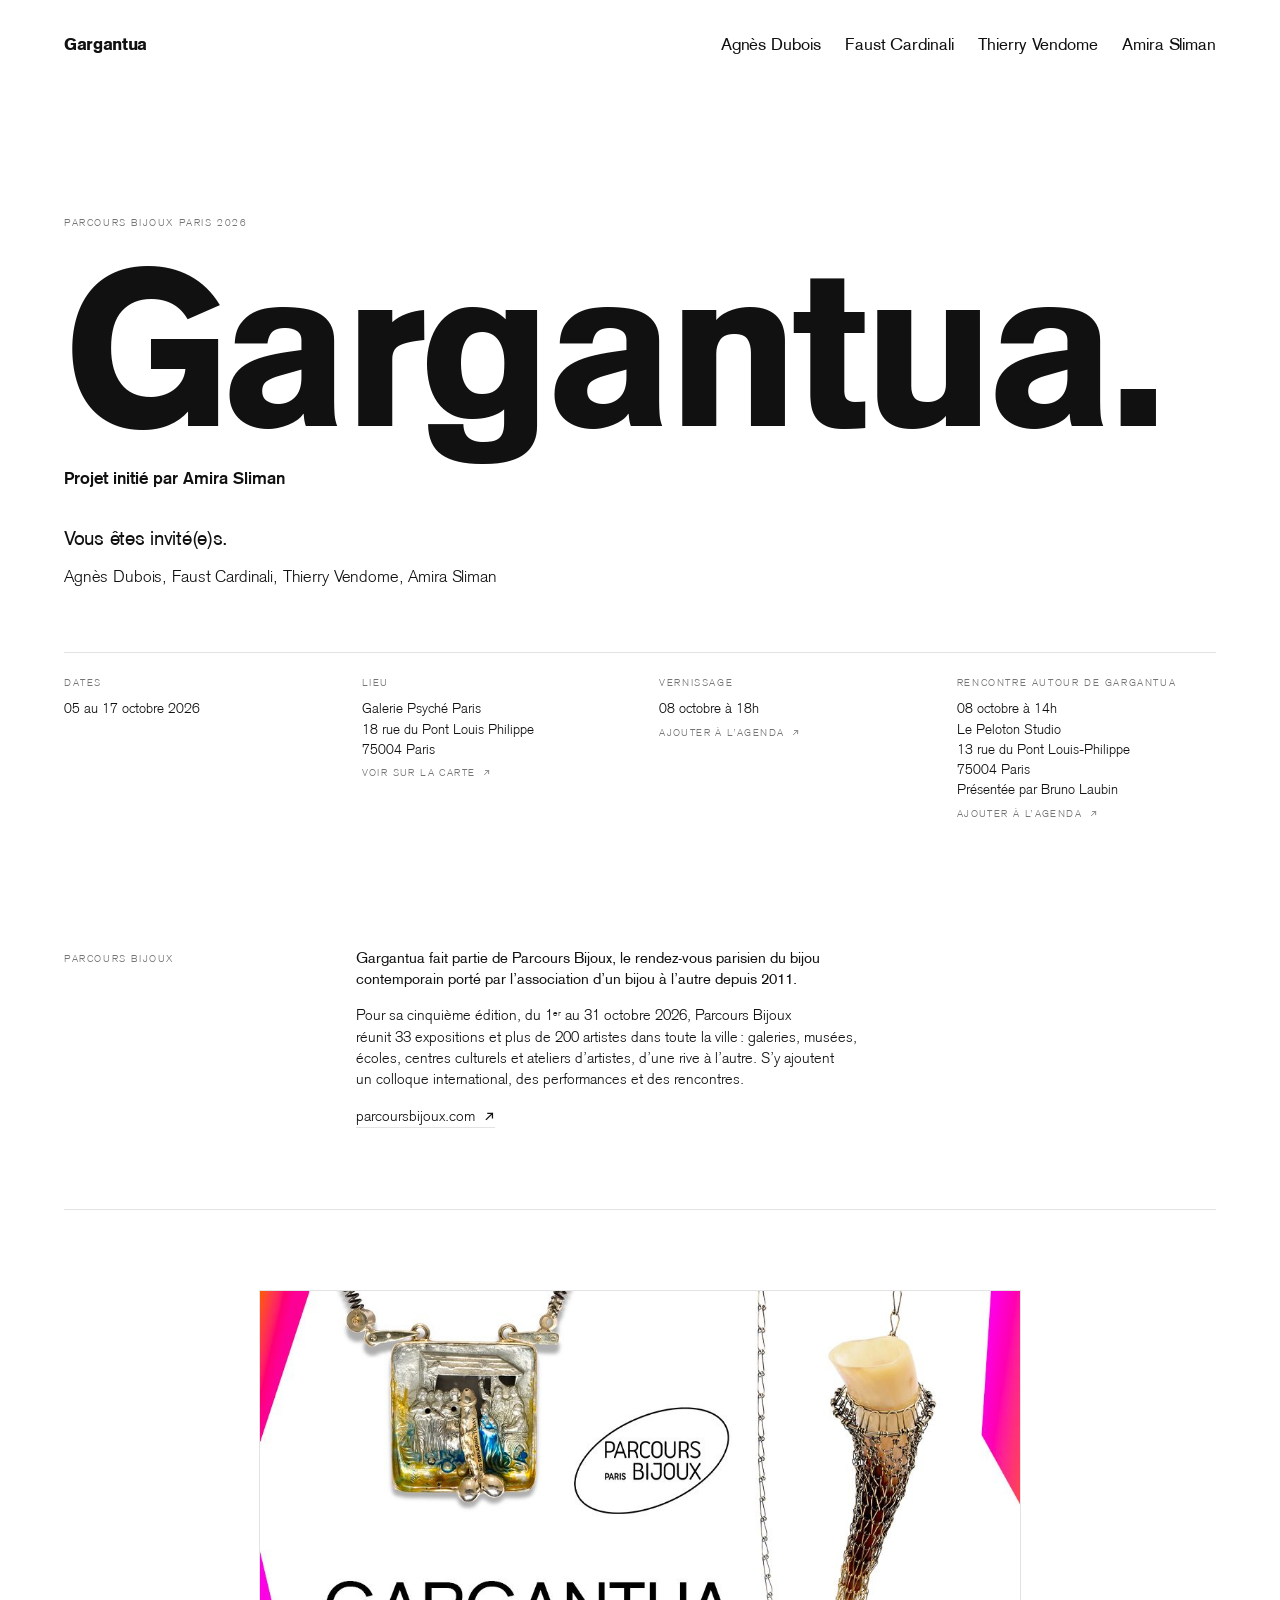
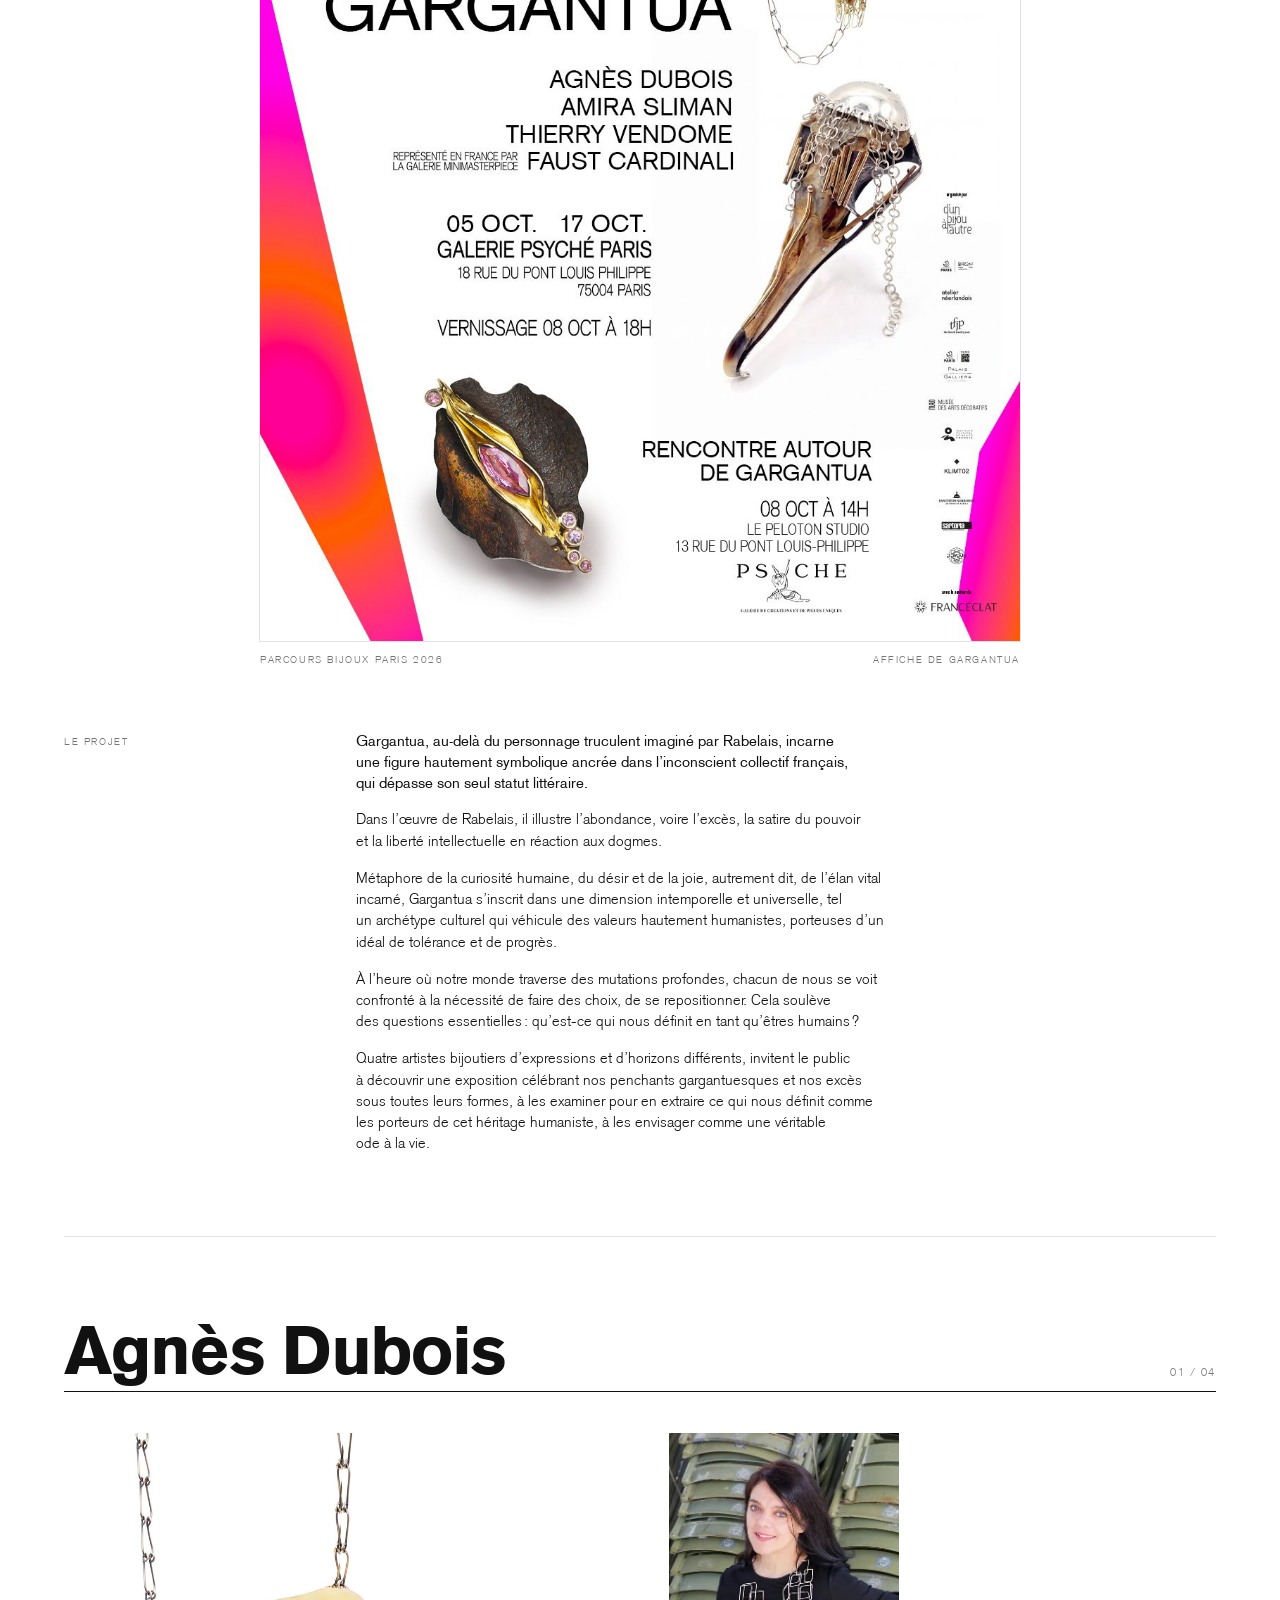
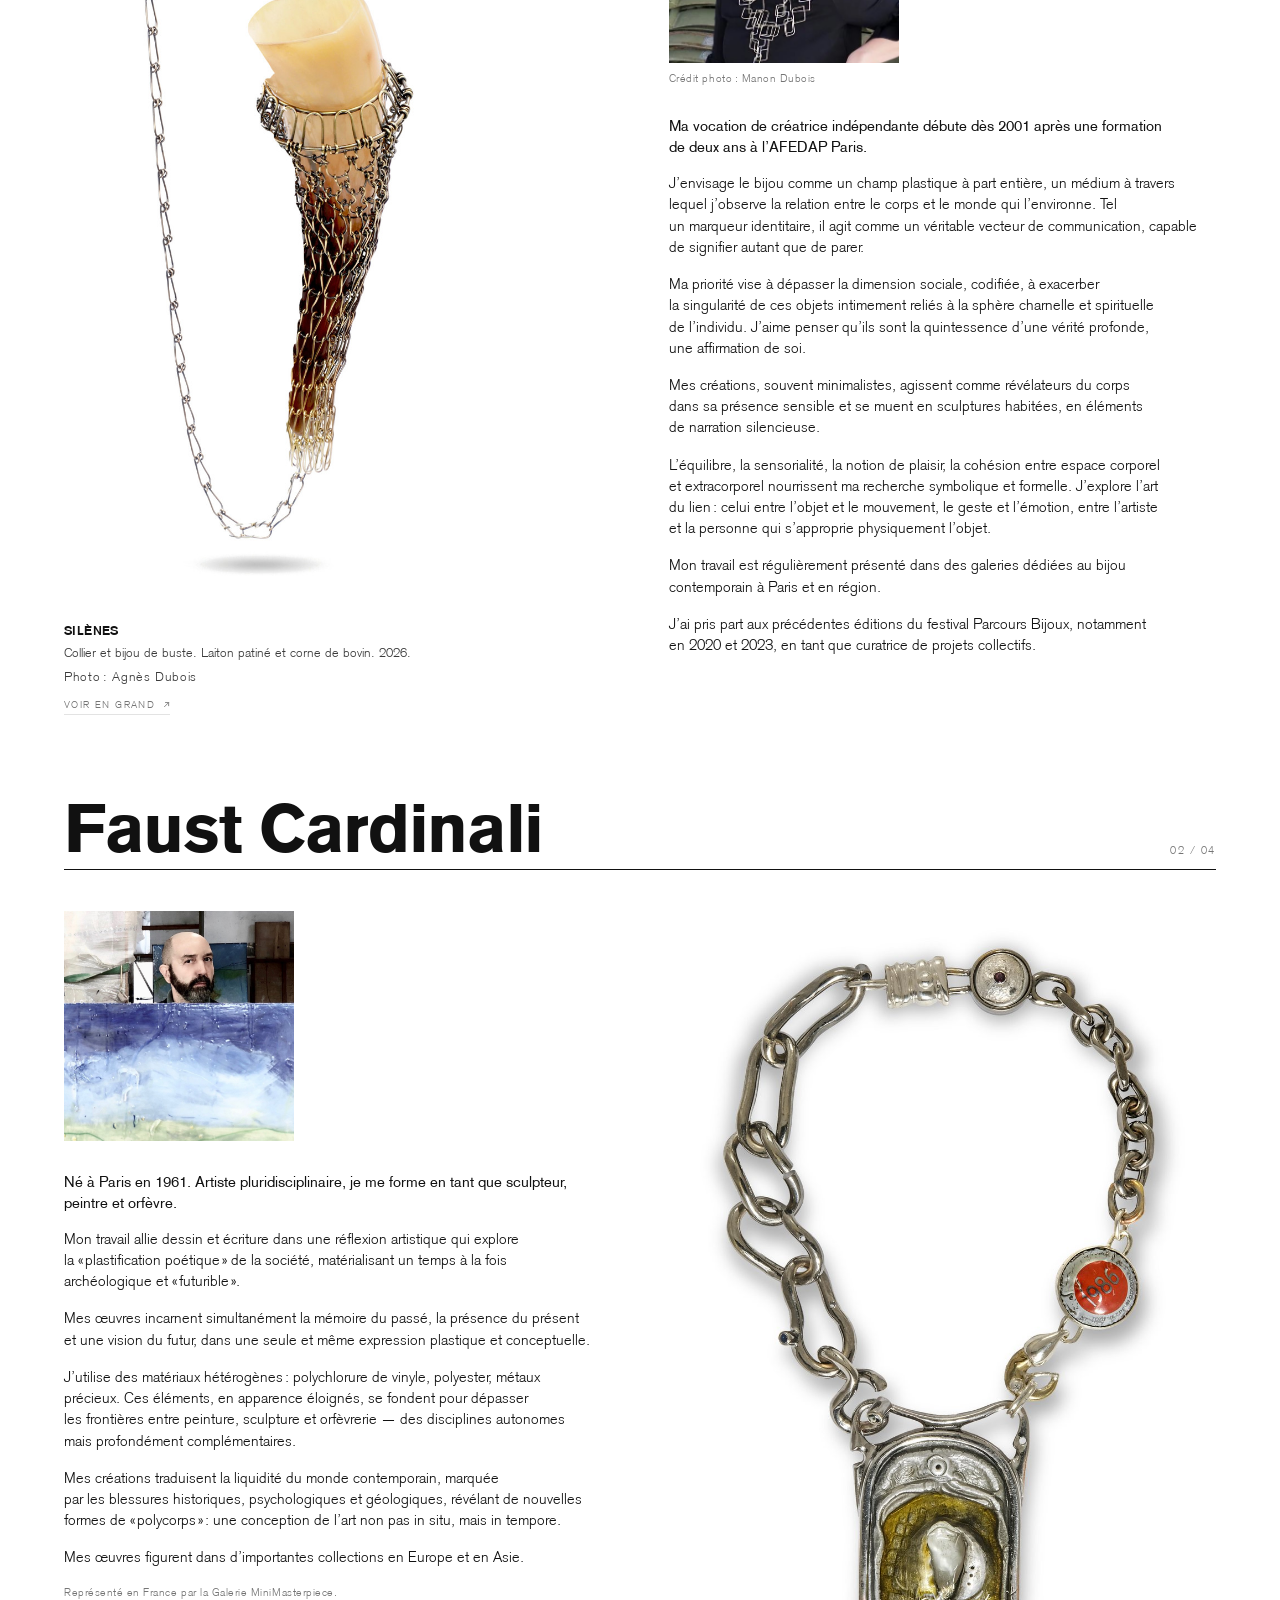
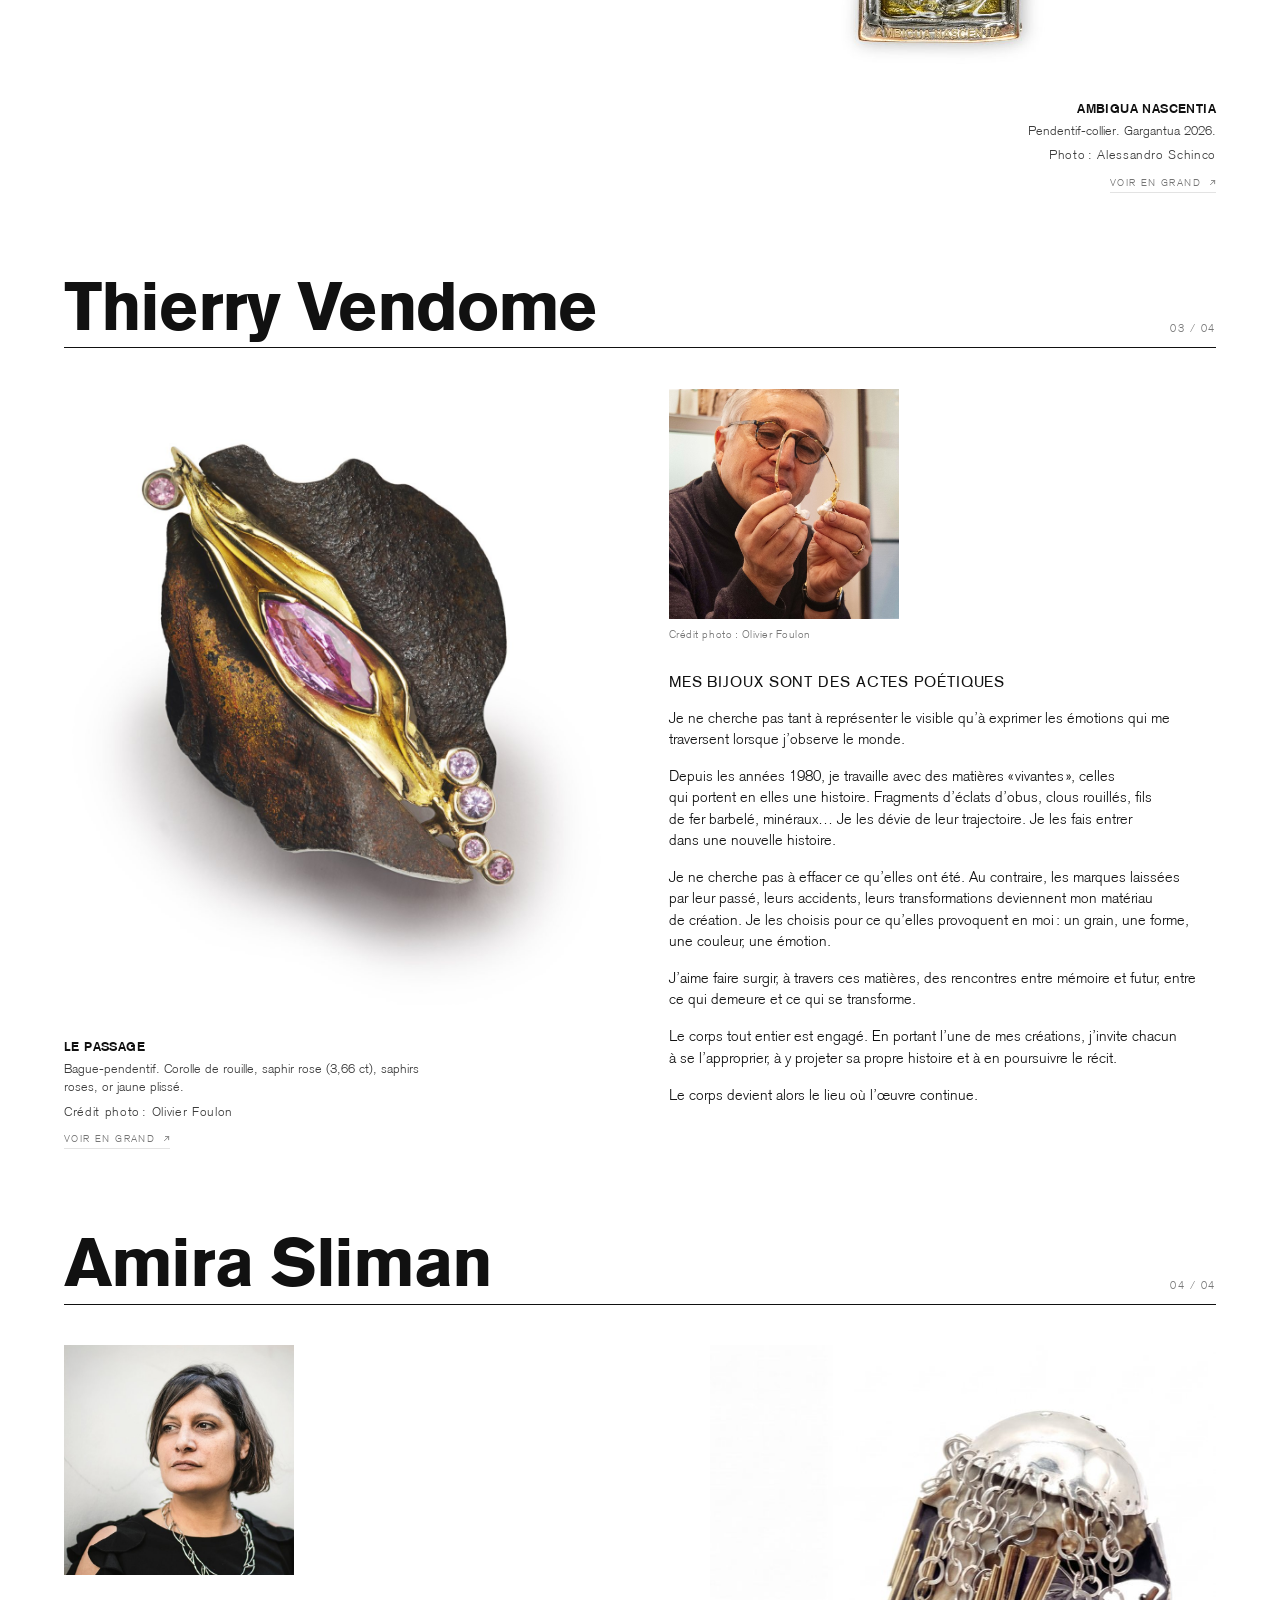
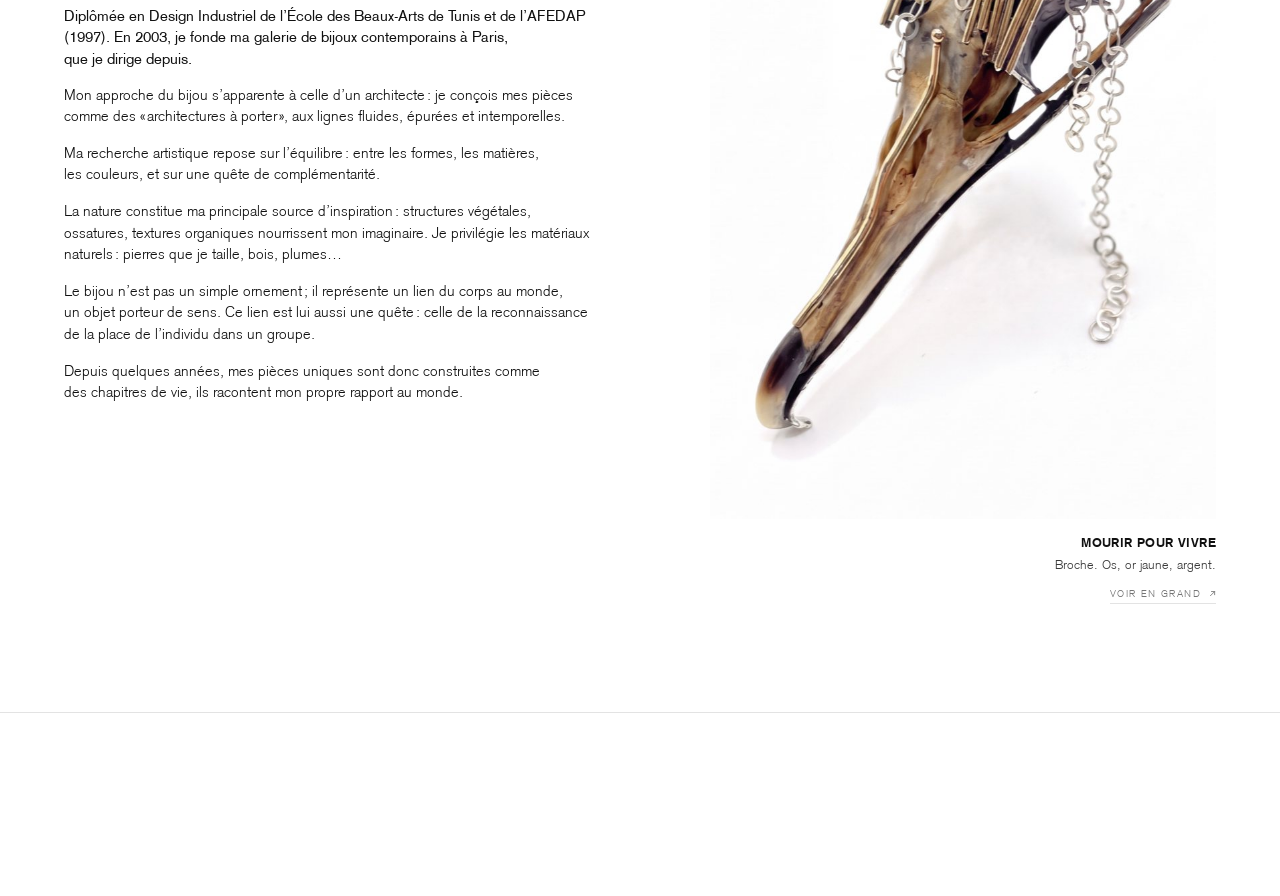
==== commit 8d159b99: "Noms des artistes insécables dans l'invitation, typographie : ils/elles et nombres attachés Co-Autho" ====
--- a/index.html
+++ b/index.html
@@ -17,7 +17,7 @@
 <link rel="icon" type="image/png" sizes="32x32" href="favicon-32.png">
 <link rel="icon" type="image/png" sizes="512x512" href="favicon-512.png">
 <link rel="apple-touch-icon" href="favicon-180.png">
-<link rel="stylesheet" href="style.css?v=20261001a">
+<link rel="stylesheet" href="style.css?v=20261001b">
 <script type="application/ld+json">
 {"@context":"https://schema.org","@type":"ExhibitionEvent","name":"Gargantua",
 "description":"Exposition de bijou contemporain, Parcours Bijoux Paris 2026. Projet initié par Amira Sliman. Agnès Dubois, Faust Cardinali, Thierry Vendome, Amira Sliman.",
@@ -47,17 +47,17 @@
 <main>
 
 <section class="hero" id="top">
- <p class="hero__k lbl">Parcours Bijoux Paris 2026</p>
+ <p class="hero__k lbl">Parcours Bijoux Paris 2026</p>
  <h1>Gargantua.</h1>
  <div class="hero__sub">
   <em>Projet initié par Amira Sliman</em>
  </div>
 
  <p class="invit">Vous êtes invité(e)s.</p>
- <p class="noms"><a href="#agnes-dubois">Agnès Dubois</a>, <a href="#faust-cardinali">Faust Cardinali</a>, <a href="#thierry-vendome">Thierry Vendome</a>, <a href="#amira-sliman">Amira Sliman</a></p>
+ <p class="noms"><a href="#agnes-dubois" style="white-space:nowrap">Agnès Dubois</a>, <a href="#faust-cardinali" style="white-space:nowrap">Faust Cardinali</a>, <a href="#thierry-vendome" style="white-space:nowrap">Thierry Vendome</a>, <a href="#amira-sliman" style="white-space:nowrap">Amira Sliman</a></p>
 
  <div class="meta">
-  <div><span class="lbl">Dates</span><p>05 au 17 octobre 2026</p></div>
+  <div><span class="lbl">Dates</span><p>05 au 17 octobre 2026</p></div>
   <div><span class="lbl">Lieu</span>
    <p><a class="carte" href="https://www.google.com/maps/search/?api=1&amp;query=Galerie+Psych%C3%A9%2C+18+rue+du+Pont+Louis+Philippe%2C+75004+Paris"
          target="_blank" rel="noopener">Galerie Psyché Paris<br>18 rue du Pont Louis Philippe<br>75004 Paris<span class="k">Voir sur la carte <svg class="fl" viewBox="0 0 12 12" aria-hidden="true"><path d="M2.6 9.4 9.4 2.6M4.3 2.6h5.1v5.1"/></svg></span></a></p></div>
@@ -71,9 +71,9 @@
   <div><span class="lbl">Parcours Bijoux</span></div>
   <div class="prose">
    <p>Gargantua fait partie de Parcours Bijoux, le <span style="white-space:nowrap">rendez-vous</span> parisien du bijou
-   contemporain porté par l’association d’un bijou à l’autre depuis 2011.</p>
-   <p>Pour sa cinquième édition, du 1<sup>er</sup> au 31 octobre 2026, Parcours Bijoux
-   réunit 33 expositions et plus de 200 artistes dans toute la ville : galeries, musées,
+   contemporain porté par l’association d’un bijou à l’autre depuis 2011.</p>
+   <p>Pour sa cinquième édition, du 1<sup>er</sup> au 31 octobre 2026, Parcours Bijoux
+   réunit 33 expositions et plus de 200 artistes dans toute la ville : galeries, musées,
    écoles, centres culturels et ateliers d’artistes, d’une rive à l’autre. S’y ajoutent
    un colloque international, des performances et des rencontres.</p>
    <p><a class="lien" href="https://www.parcoursbijoux.com" target="_blank" rel="noopener">parcoursbijoux.com <svg class="fl" viewBox="0 0 12 12" aria-hidden="true"><path d="M2.6 9.4 9.4 2.6M4.3 2.6h5.1v5.1"/></svg></a></p>
@@ -85,7 +85,7 @@
 <section class="affiche">
  <figure>
   <img src="images/affiche/affiche_gargantua.jpg?v=20260930" width="1080" height="1350" alt="Affiche Gargantua, Parcours Bijoux Paris 2026" decoding="async">
-  <figcaption><span class="lbl">Parcours Bijoux Paris 2026</span><span class="lbl">Affiche de Gargantua</span></figcaption>
+  <figcaption><span class="lbl">Parcours Bijoux Paris 2026</span><span class="lbl">Affiche de Gargantua</span></figcaption>
  </figure>
 </section>
 
@@ -113,7 +113,7 @@
   </figure>
   <div class="piece__t">
    <figure class="pf"><img src="images/portraits/agnes-dubois.jpg" srcset="images/portraits/agnes-dubois.jpg 485w" style="--fp:50% 0%" sizes="(max-width:620px) calc(100vw - 40px), 230px" width="485" height="550" alt="Portrait de Agnès Dubois" loading="lazy" decoding="async"><figcaption><p class="credit">Crédit photo : Manon Dubois</p></figcaption></figure>
-   <div class="prose"><p>Ma vocation de créatrice indépendante débute dès 2001 après une formation de deux ans à l’AFEDAP Paris.</p><p>J’envisage le bijou comme un champ plastique à part entière, un médium à travers lequel j’observe la relation entre le corps et le monde qui l’environne. Tel un marqueur identitaire, il agit comme un véritable vecteur de communication, capable de signifier autant que de parer.</p><p>Ma priorité vise à dépasser la dimension sociale, codifiée, à exacerber la singularité de ces objets intimement reliés à la sphère charnelle et spirituelle de l’individu. J’aime penser qu’ils sont la quintessence d’une vérité profonde, une affirmation de soi.</p><p>Mes créations, souvent minimalistes, agissent comme révélateurs du corps dans sa présence sensible et se muent en sculptures habitées, en éléments de narration silencieuse.</p><p>L’équilibre, la sensorialité, la notion de plaisir, la cohésion entre espace corporel et extracorporel nourrissent ma recherche symbolique et formelle. J’explore l’art du lien : celui entre l’objet et le mouvement, le geste et l’émotion, entre l’artiste et la personne qui s’approprie physiquement l’objet.</p><p>Mon travail est régulièrement présenté dans des galeries dédiées au bijou contemporain à Paris et en région.</p><p>J’ai pris part aux précédentes éditions du festival Parcours Bijoux, notamment en 2020 et 2023, en tant que curatrice de projets collectifs.</p></div>
+   <div class="prose"><p>Ma vocation de créatrice indépendante débute dès 2001 après une formation de deux ans à l’AFEDAP Paris.</p><p>J’envisage le bijou comme un champ plastique à part entière, un médium à travers lequel j’observe la relation entre le corps et le monde qui l’environne. Tel un marqueur identitaire, il agit comme un véritable vecteur de communication, capable de signifier autant que de parer.</p><p>Ma priorité vise à dépasser la dimension sociale, codifiée, à exacerber la singularité de ces objets intimement reliés à la sphère charnelle et spirituelle de l’individu. J’aime penser qu’ils sont la quintessence d’une vérité profonde, une affirmation de soi.</p><p>Mes créations, souvent minimalistes, agissent comme révélateurs du corps dans sa présence sensible et se muent en sculptures habitées, en éléments de narration silencieuse.</p><p>L’équilibre, la sensorialité, la notion de plaisir, la cohésion entre espace corporel et extracorporel nourrissent ma recherche symbolique et formelle. J’explore l’art du lien : celui entre l’objet et le mouvement, le geste et l’émotion, entre l’artiste et la personne qui s’approprie physiquement l’objet.</p><p>Mon travail est régulièrement présenté dans des galeries dédiées au bijou contemporain à Paris et en région.</p><p>J’ai pris part aux précédentes éditions du festival Parcours Bijoux, notamment en 2020 et 2023, en tant que curatrice de projets collectifs.</p></div>
   </div>
  </div>
 </section>
@@ -125,7 +125,7 @@
    <img src="images/oeuvres/faust-cardinali_02_ambigua-nascentia_m.jpg" width="958" height="1400" alt="AMBIGUA NASCENTIA, Faust Cardinali" loading="lazy" decoding="async">
    <figcaption>
     <h3>AMBIGUA NASCENTIA</h3>
-    <p><span style="white-space:nowrap">Pendentif-collier</span>. Gargantua 2026.</p>
+    <p><span style="white-space:nowrap">Pendentif-collier</span>. Gargantua 2026.</p>
     <p class="credit">Photo : Alessandro Schinco</p>
     <span class="zoom">Voir en grand <svg class="fl" viewBox="0 0 12 12" aria-hidden="true"><path d="M2.6 9.4 9.4 2.6M4.3 2.6h5.1v5.1"/></svg></span>
    </figcaption>
@@ -151,7 +151,7 @@
   </figure>
   <div class="piece__t">
    <figure class="pf"><img src="images/portraits/thierry-vendome.jpg" srcset="images/portraits/thierry-vendome.jpg 1100w, images/portraits/thierry_vendome.jpg 1600w" style="--fp:16% 50%" sizes="(max-width:620px) calc(100vw - 40px), 230px" width="1100" height="825" alt="Portrait de Thierry Vendome" loading="lazy" decoding="async"><figcaption><p class="credit">Crédit photo : Olivier Foulon</p></figcaption></figure>
-   <div class="prose"><p><span class="up">MES BIJOUX SONT DES ACTES POÉTIQUES</span></p><p>Je ne cherche pas tant à représenter le visible qu’à exprimer les émotions qui me traversent lorsque j’observe le monde.</p><p>Depuis les années 1980, je travaille avec des matières « vivantes », celles qui portent en elles une histoire. Fragments d’éclats d’obus, clous rouillés, fils de fer barbelé, minéraux… Je les dévie de leur trajectoire. Je les fais entrer dans une nouvelle histoire.</p><p>Je ne cherche pas à effacer ce qu’elles ont été. Au contraire, les marques laissées par leur passé, leurs accidents, leurs transformations deviennent mon matériau de création. Je les choisis pour ce qu’elles provoquent en moi : un grain, une forme, une couleur, une émotion.</p><p>J’aime faire surgir, à travers ces matières, des rencontres entre mémoire et futur, entre ce qui demeure et ce qui se transforme.</p><p>Le corps tout entier est engagé. En portant l’une de mes créations, j’invite chacun à se l’approprier, à y projeter sa propre histoire et à en poursuivre le récit.</p><p>Le corps devient alors le lieu où l’œuvre continue.</p></div>
+   <div class="prose"><p><span class="up">MES BIJOUX SONT DES ACTES POÉTIQUES</span></p><p>Je ne cherche pas tant à représenter le visible qu’à exprimer les émotions qui me traversent lorsque j’observe le monde.</p><p>Depuis les années 1980, je travaille avec des matières « vivantes », celles qui portent en elles une histoire. Fragments d’éclats d’obus, clous rouillés, fils de fer barbelé, minéraux… Je les dévie de leur trajectoire. Je les fais entrer dans une nouvelle histoire.</p><p>Je ne cherche pas à effacer ce qu’elles ont été. Au contraire, les marques laissées par leur passé, leurs accidents, leurs transformations deviennent mon matériau de création. Je les choisis pour ce qu’elles provoquent en moi : un grain, une forme, une couleur, une émotion.</p><p>J’aime faire surgir, à travers ces matières, des rencontres entre mémoire et futur, entre ce qui demeure et ce qui se transforme.</p><p>Le corps tout entier est engagé. En portant l’une de mes créations, j’invite chacun à se l’approprier, à y projeter sa propre histoire et à en poursuivre le récit.</p><p>Le corps devient alors le lieu où l’œuvre continue.</p></div>
   </div>
  </div>
 </section>
@@ -170,7 +170,7 @@
   </figure>
   <div class="piece__t">
    <figure class="pf"><img src="images/portraits/amira-sliman.jpg" srcset="images/portraits/amira-sliman.jpg 656w, images/portraits/amira_sliman.jpg 1080w" style="--fp:50% 24%" sizes="(max-width:620px) calc(100vw - 40px), 230px" width="656" height="820" alt="Portrait de Amira Sliman" loading="lazy" decoding="async"></figure>
-   <div class="prose"><p>Diplômée en Design Industriel de l’École des <span style="white-space:nowrap">Beaux-Arts</span> de Tunis et de l’AFEDAP (1997). En 2003, je fonde ma galerie de bijoux contemporains à Paris, que je dirige depuis.</p><p>Mon approche du bijou s’apparente à celle d’un architecte : je conçois mes pièces comme des « architectures à porter », aux lignes fluides, épurées et intemporelles.</p><p>Ma recherche artistique repose sur l’équilibre : entre les formes, les matières, les couleurs, et sur une quête de complémentarité.</p><p>La nature constitue ma principale source d’inspiration : structures végétales, ossatures, textures organiques nourrissent mon imaginaire. Je privilégie les matériaux naturels : pierres que je taille, bois, plumes…</p><p>Le bijou n’est pas un simple ornement ; il représente un lien du corps au monde, un objet porteur de sens. Ce lien est lui aussi une quête : celle de la reconnaissance de la place de l’individu dans un groupe.</p><p>Depuis quelques années, mes pièces uniques sont donc construites comme des chapitres de vie, ils racontent mon propre rapport au monde.</p></div>
+   <div class="prose"><p>Diplômée en Design Industriel de l’École des <span style="white-space:nowrap">Beaux-Arts</span> de Tunis et de l’AFEDAP (1997). En 2003, je fonde ma galerie de bijoux contemporains à Paris, que je dirige depuis.</p><p>Mon approche du bijou s’apparente à celle d’un architecte : je conçois mes pièces comme des « architectures à porter », aux lignes fluides, épurées et intemporelles.</p><p>Ma recherche artistique repose sur l’équilibre : entre les formes, les matières, les couleurs, et sur une quête de complémentarité.</p><p>La nature constitue ma principale source d’inspiration : structures végétales, ossatures, textures organiques nourrissent mon imaginaire. Je privilégie les matériaux naturels : pierres que je taille, bois, plumes…</p><p>Le bijou n’est pas un simple ornement ; il représente un lien du corps au monde, un objet porteur de sens. Ce lien est lui aussi une quête : celle de la reconnaissance de la place de l’individu dans un groupe.</p><p>Depuis quelques années, mes pièces uniques sont donc construites comme des chapitres de vie, ils racontent mon propre rapport au monde.</p></div>
   </div>
  </div>
 </section>
@@ -192,7 +192,7 @@
 
 <footer>
  <div class="foot">
-  <div><span class="lbl">Exposition</span><p>Gargantua<br>05 au 17 octobre 2026<br>Galerie Psyché Paris</p></div>
+  <div><span class="lbl">Exposition</span><p>Gargantua<br>05 au 17 octobre 2026<br>Galerie Psyché Paris</p></div>
 <div class="foot__ig">
    <span class="lbl">Instagram</span>
    <div class="igs">
--- a/style.css
+++ b/style.css
@@ -210,6 +210,7 @@
   .bar__b{font-size:19px}
   .bar__n a{font-size:12.5px;position:relative}
   .bar__n a::after{content:'';position:absolute;inset:-12px -6px}
+  .bar__n a{white-space:nowrap}
 
   /* fil : ligne blanche fixe, arrive quand le hero est passe */
   .fil{display:flex;position:fixed;top:0;left:0;right:0;z-index:60;align-items:center;
@@ -286,3 +287,10 @@
 .grille .piece__im{align-items:stretch}
 .grille .piece__im img{width:100%;max-height:none}
 @media(max-width:620px){.grille{grid-template-columns:1fr}}
+
+/* petits telephones : les quatre noms restent chacun sur une ligne */
+@media (max-width:380px){
+  .bar__n,.fil__n{column-gap:12px}
+  .bar__n a,.fil__n a{font-size:11.5px}
+  .bar__b,.fil__b{font-size:17px}
+}
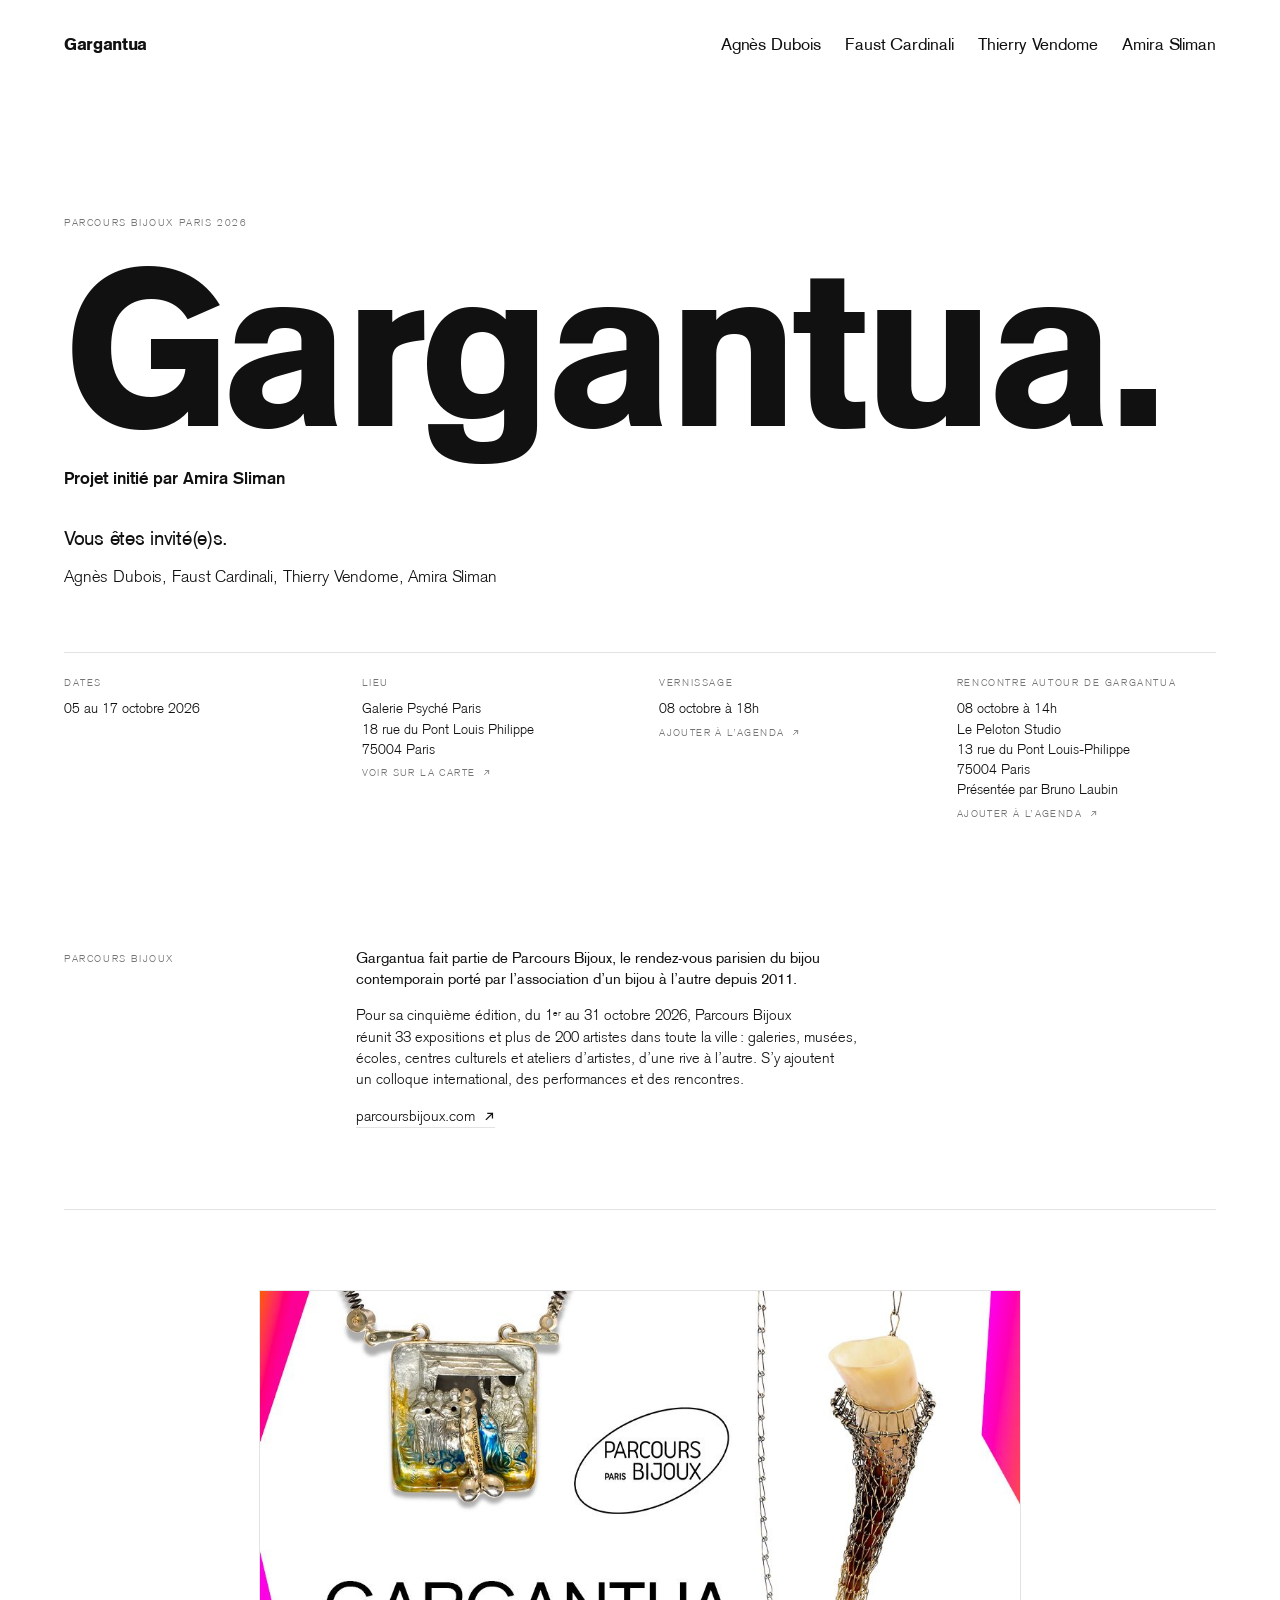
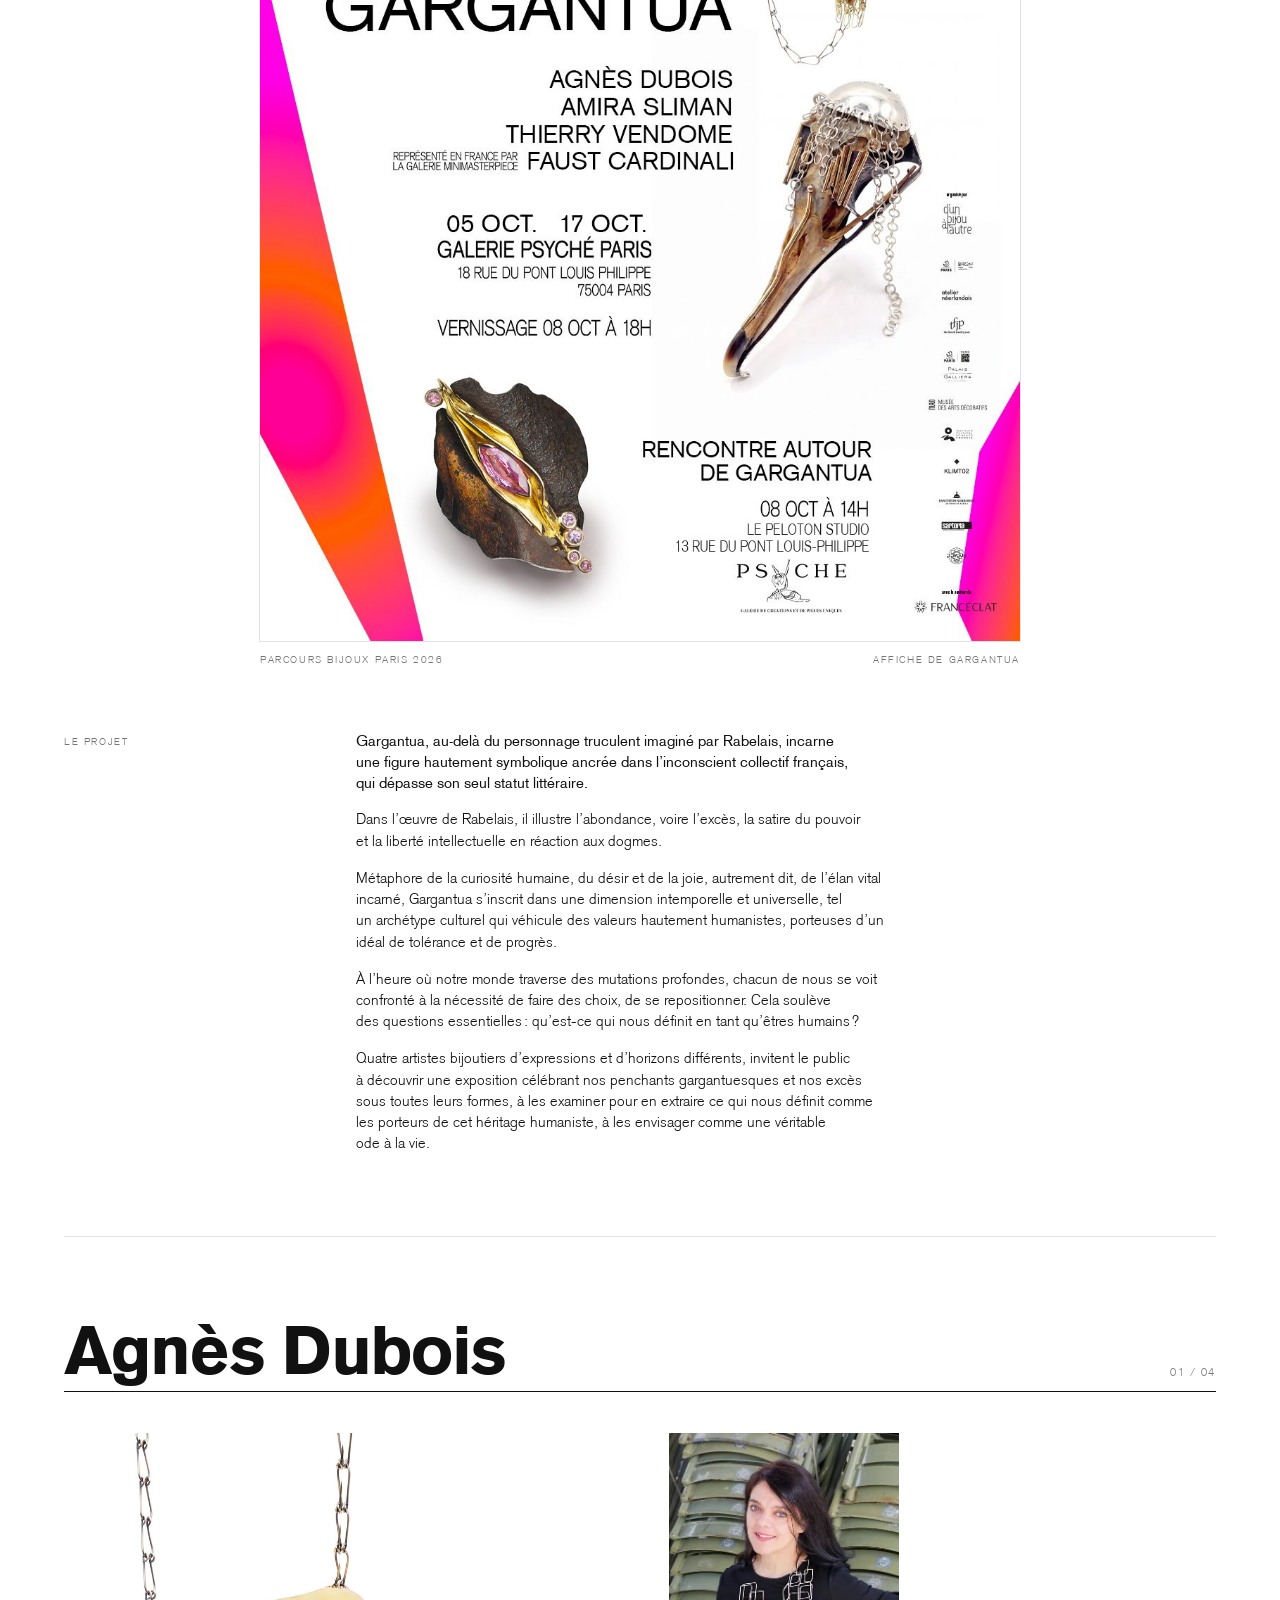
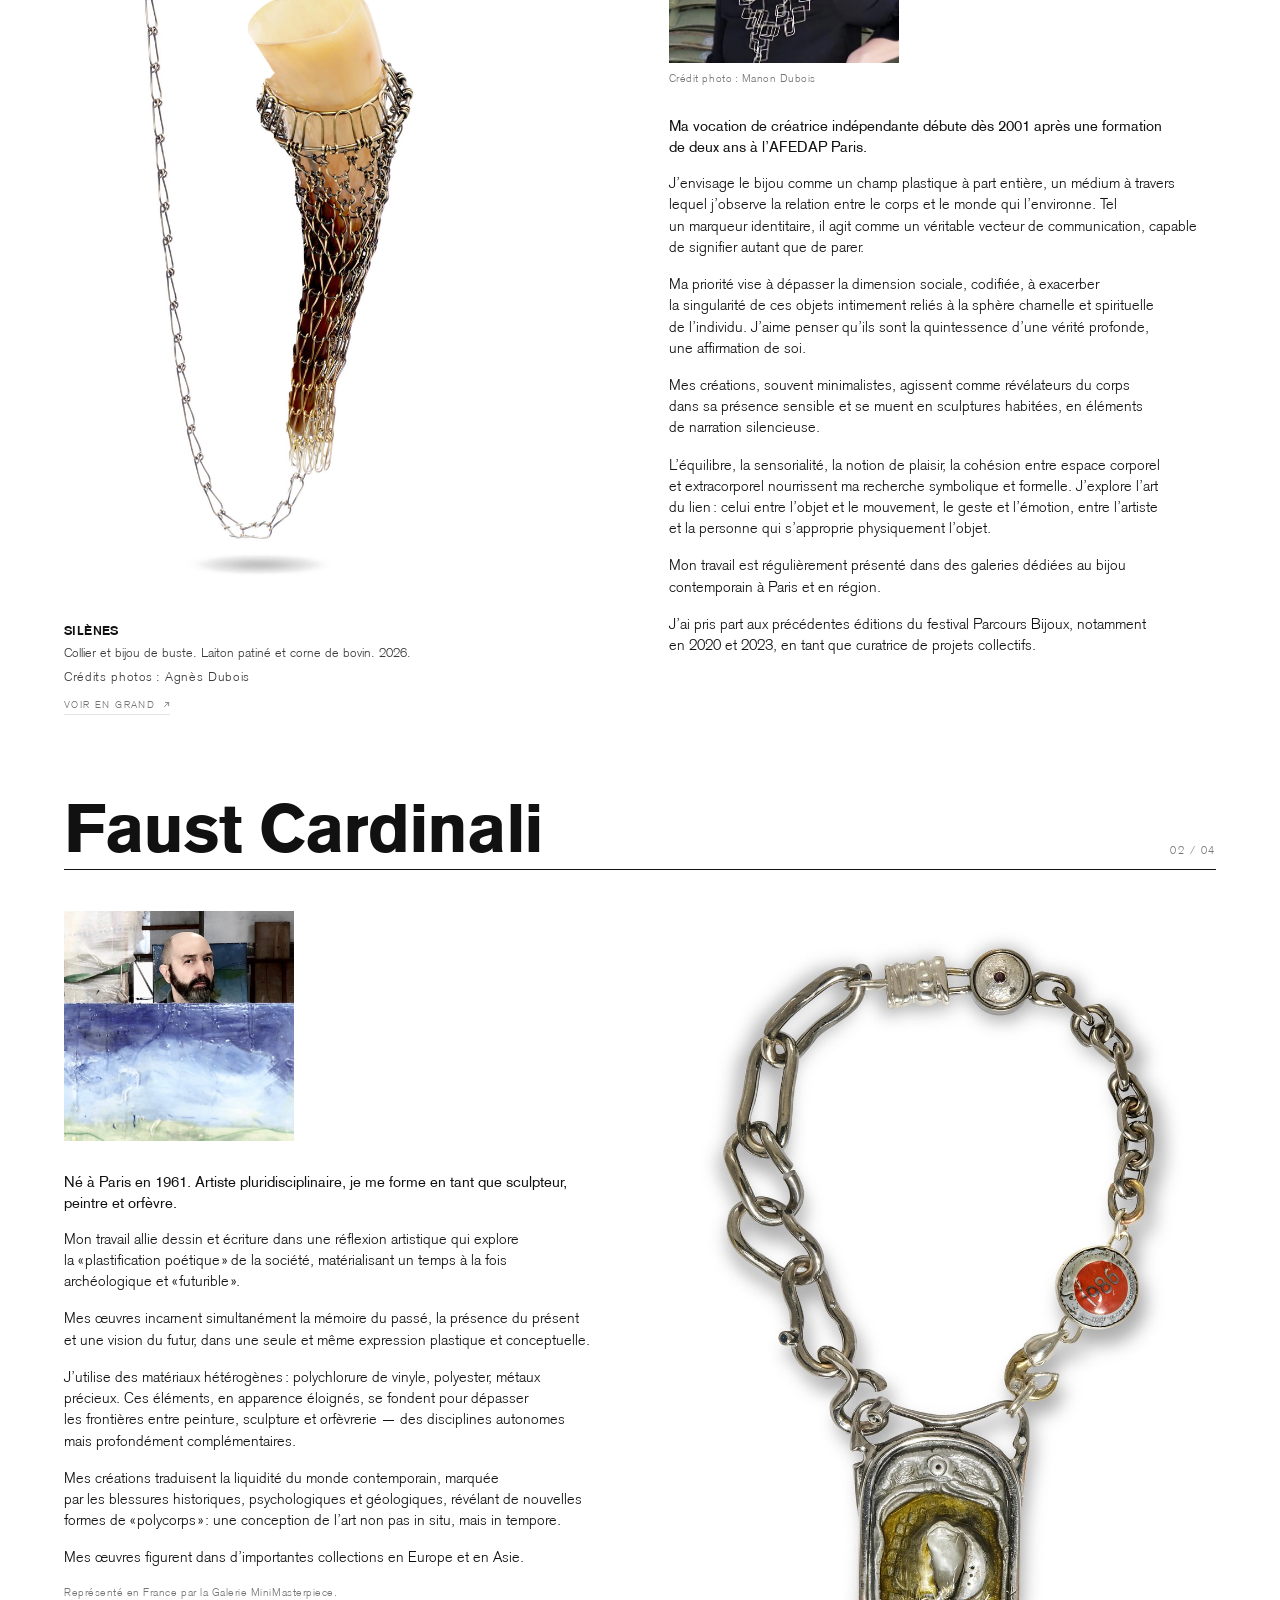
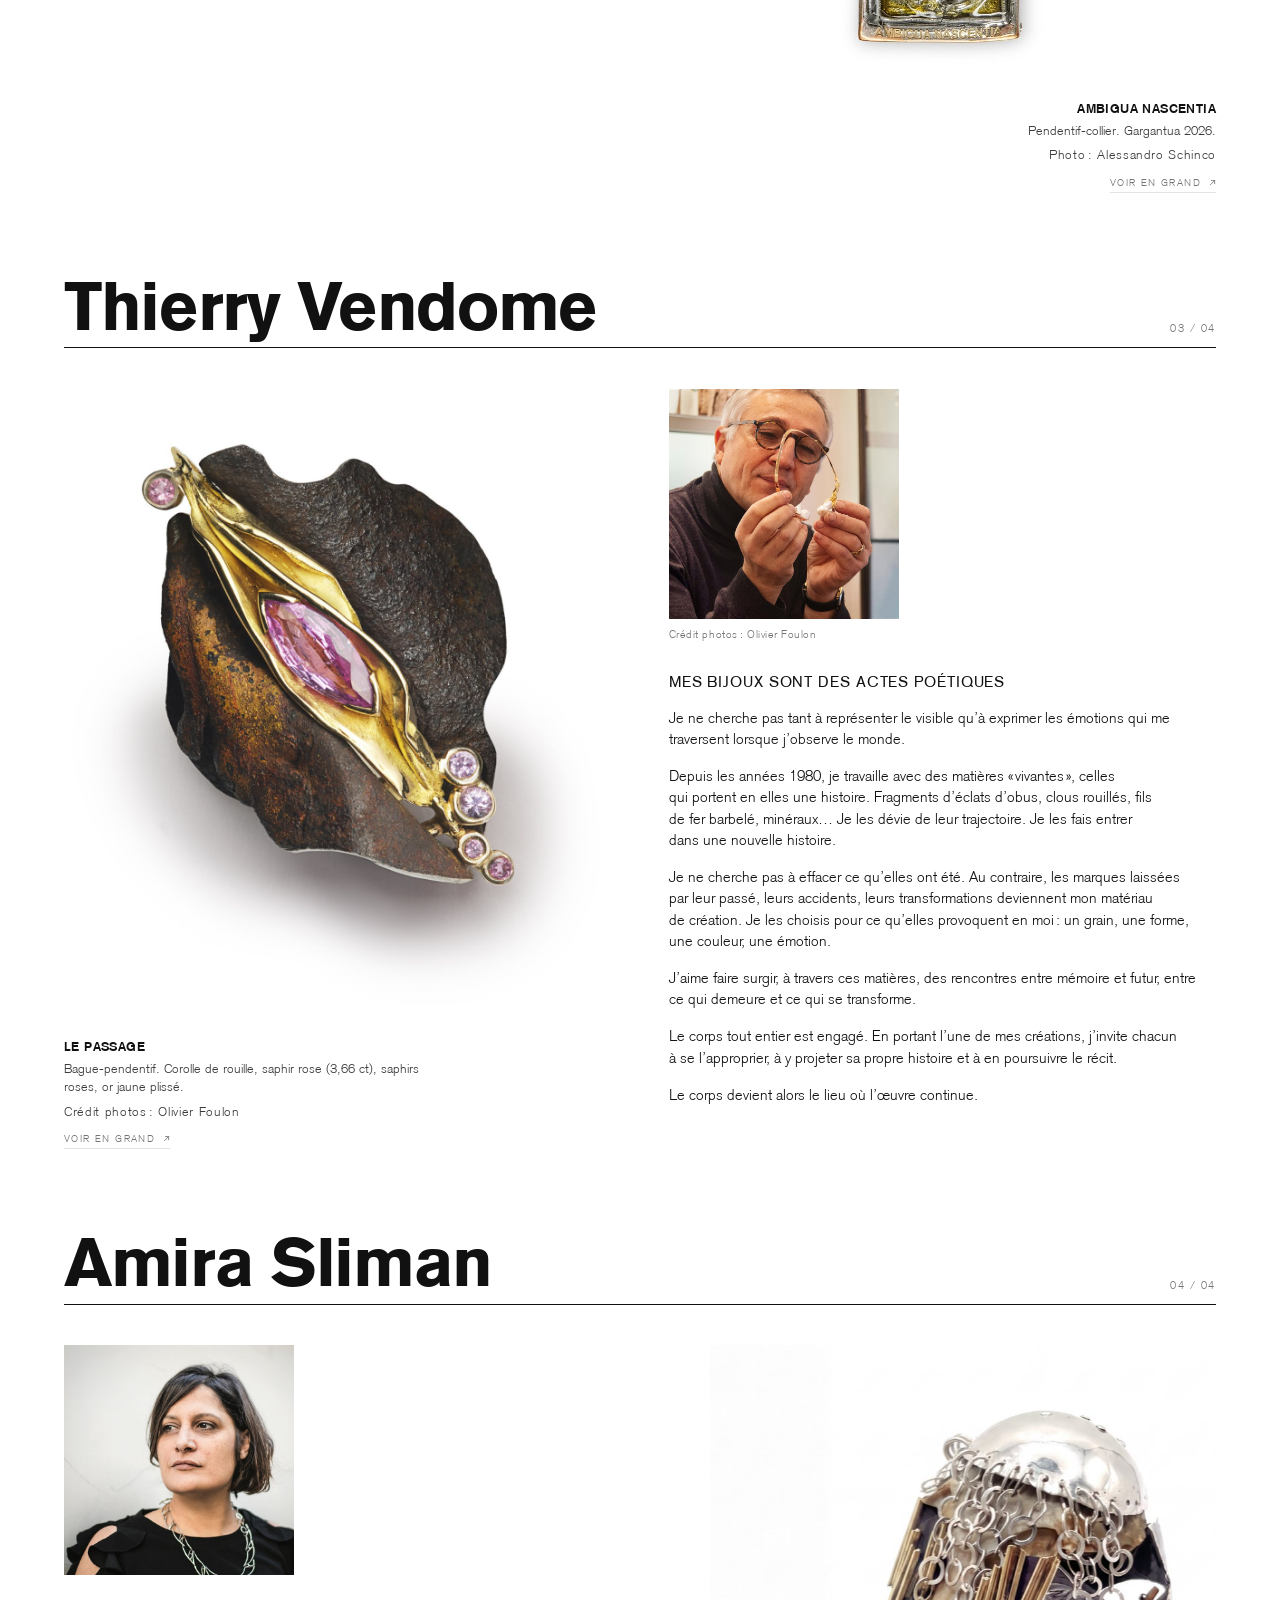
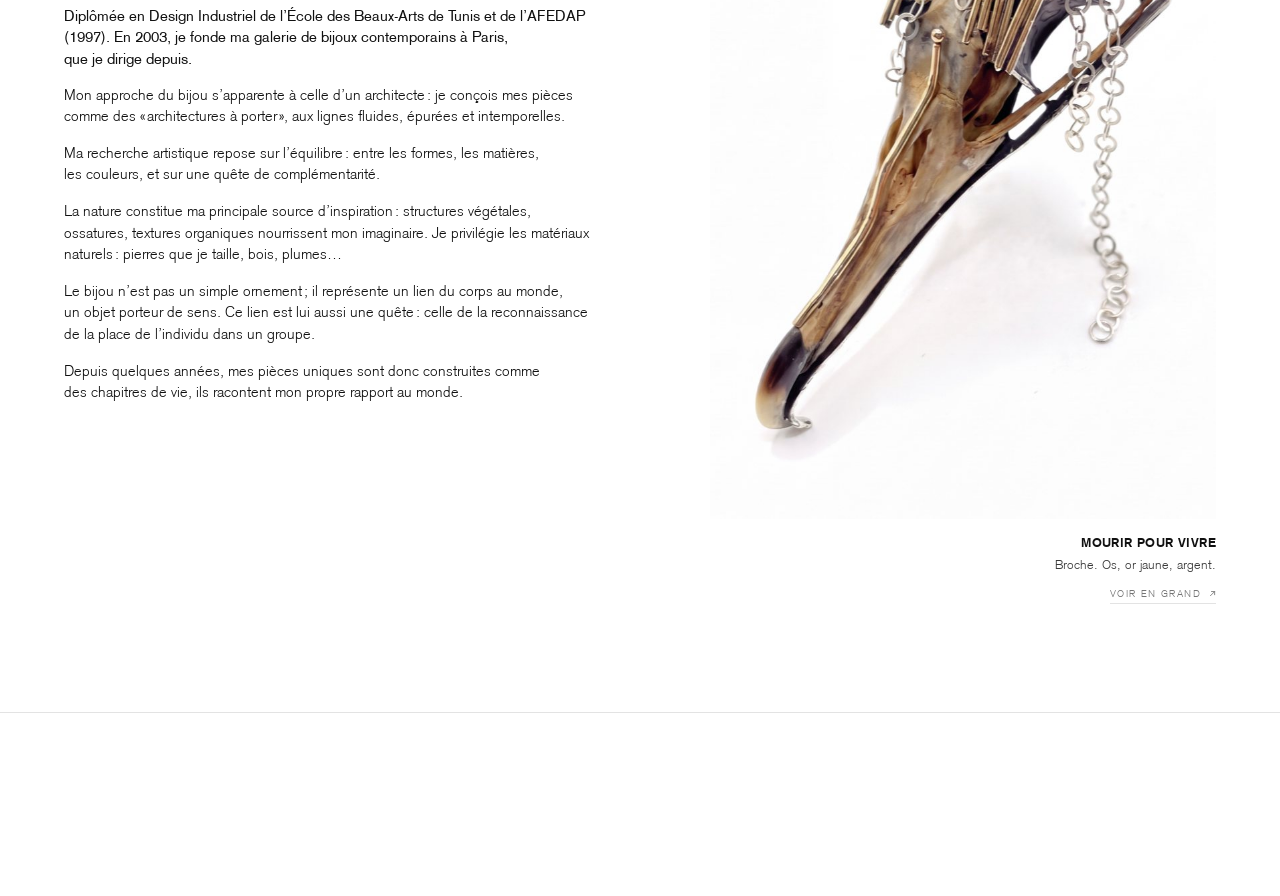
==== commit 1e37c411: "Crédits photo écrits comme les artistes les ont donnés Co-Authored-By: Claude Opus 5.5 <noreply@anth" ====
--- a/index.html
+++ b/index.html
@@ -102,12 +102,12 @@
  <div class="artiste__h"><h2>Agnès Dubois</h2><span>01 / 04</span></div>
  <div class="piece">
   <figure class="piece__im" role="button" tabindex="0" aria-label="Voir SILÈNES en grand"
-          data-full="images/oeuvres/agnes-dubois_04_silenes_blanc.jpg" data-bg="#ffffff" data-titre="SILÈNES" data-mat="Collier et bijou de buste. Laiton patiné et corne de bovin. 2026." data-cred="Photo : Agnès Dubois" data-nom="Agnès Dubois">
+          data-full="images/oeuvres/agnes-dubois_04_silenes_blanc.jpg" data-bg="#ffffff" data-titre="SILÈNES" data-mat="Collier et bijou de buste. Laiton patiné et corne de bovin. 2026." data-cred="Crédits photos : Agnès Dubois" data-nom="Agnès Dubois">
    <img src="images/oeuvres/agnes-dubois_04_silenes_m_blanc.jpg" width="694" height="1400" alt="SILÈNES, Agnès Dubois" loading="lazy" decoding="async">
    <figcaption>
     <h3>SILÈNES</h3>
     <p>Collier et bijou de buste. Laiton patiné et corne de bovin. 2026.</p>
-    <p class="credit">Photo : Agnès Dubois</p>
+    <p class="credit">Crédits photos : Agnès Dubois</p>
     <span class="zoom">Voir en grand <svg class="fl" viewBox="0 0 12 12" aria-hidden="true"><path d="M2.6 9.4 9.4 2.6M4.3 2.6h5.1v5.1"/></svg></span>
    </figcaption>
   </figure>
@@ -140,17 +140,17 @@
  <div class="artiste__h"><h2>Thierry Vendome</h2><span>03 / 04</span></div>
  <div class="piece">
   <figure class="piece__im" role="button" tabindex="0" aria-label="Voir LE PASSAGE en grand"
-          data-full="images/oeuvres/thierry-vendome_01_le-passage.jpg" data-bg="#ffffff" data-titre="LE PASSAGE" data-mat="Bague-pendentif. Corolle de rouille, saphir rose (3,66 ct), saphirs roses, or jaune plissé." data-cred="Crédit photo : Olivier Foulon" data-nom="Thierry Vendome">
+          data-full="images/oeuvres/thierry-vendome_01_le-passage.jpg" data-bg="#ffffff" data-titre="LE PASSAGE" data-mat="Bague-pendentif. Corolle de rouille, saphir rose (3,66 ct), saphirs roses, or jaune plissé." data-cred="Crédit photos : Olivier Foulon" data-nom="Thierry Vendome">
    <img src="images/oeuvres/thierry-vendome_01_le-passage_m.jpg" width="1208" height="1400" alt="LE PASSAGE, Thierry Vendome" loading="lazy" decoding="async">
    <figcaption>
     <h3>LE PASSAGE</h3>
     <p><span style="white-space:nowrap">Bague-pendentif</span>. Corolle de rouille, saphir rose (3,66 ct), saphirs roses, or jaune plissé.</p>
-    <p class="credit">Crédit photo : Olivier Foulon</p>
-    <span class="zoom">Voir en grand <svg class="fl" viewBox="0 0 12 12" aria-hidden="true"><path d="M2.6 9.4 9.4 2.6M4.3 2.6h5.1v5.1"/></svg></span>
-   </figcaption>
-  </figure>
-  <div class="piece__t">
-   <figure class="pf"><img src="images/portraits/thierry-vendome.jpg" srcset="images/portraits/thierry-vendome.jpg 1100w, images/portraits/thierry_vendome.jpg 1600w" style="--fp:16% 50%" sizes="(max-width:620px) calc(100vw - 40px), 230px" width="1100" height="825" alt="Portrait de Thierry Vendome" loading="lazy" decoding="async"><figcaption><p class="credit">Crédit photo : Olivier Foulon</p></figcaption></figure>
+    <p class="credit">Crédit photos : Olivier Foulon</p>
+    <span class="zoom">Voir en grand <svg class="fl" viewBox="0 0 12 12" aria-hidden="true"><path d="M2.6 9.4 9.4 2.6M4.3 2.6h5.1v5.1"/></svg></span>
+   </figcaption>
+  </figure>
+  <div class="piece__t">
+   <figure class="pf"><img src="images/portraits/thierry-vendome.jpg" srcset="images/portraits/thierry-vendome.jpg 1100w, images/portraits/thierry_vendome.jpg 1600w" style="--fp:16% 50%" sizes="(max-width:620px) calc(100vw - 40px), 230px" width="1100" height="825" alt="Portrait de Thierry Vendome" loading="lazy" decoding="async"><figcaption><p class="credit">Crédit photos : Olivier Foulon</p></figcaption></figure>
    <div class="prose"><p><span class="up">MES BIJOUX SONT DES ACTES POÉTIQUES</span></p><p>Je ne cherche pas tant à représenter le visible qu’à exprimer les émotions qui me traversent lorsque j’observe le monde.</p><p>Depuis les années 1980, je travaille avec des matières « vivantes », celles qui portent en elles une histoire. Fragments d’éclats d’obus, clous rouillés, fils de fer barbelé, minéraux… Je les dévie de leur trajectoire. Je les fais entrer dans une nouvelle histoire.</p><p>Je ne cherche pas à effacer ce qu’elles ont été. Au contraire, les marques laissées par leur passé, leurs accidents, leurs transformations deviennent mon matériau de création. Je les choisis pour ce qu’elles provoquent en moi : un grain, une forme, une couleur, une émotion.</p><p>J’aime faire surgir, à travers ces matières, des rencontres entre mémoire et futur, entre ce qui demeure et ce qui se transforme.</p><p>Le corps tout entier est engagé. En portant l’une de mes créations, j’invite chacun à se l’approprier, à y projeter sa propre histoire et à en poursuivre le récit.</p><p>Le corps devient alors le lieu où l’œuvre continue.</p></div>
   </div>
  </div>
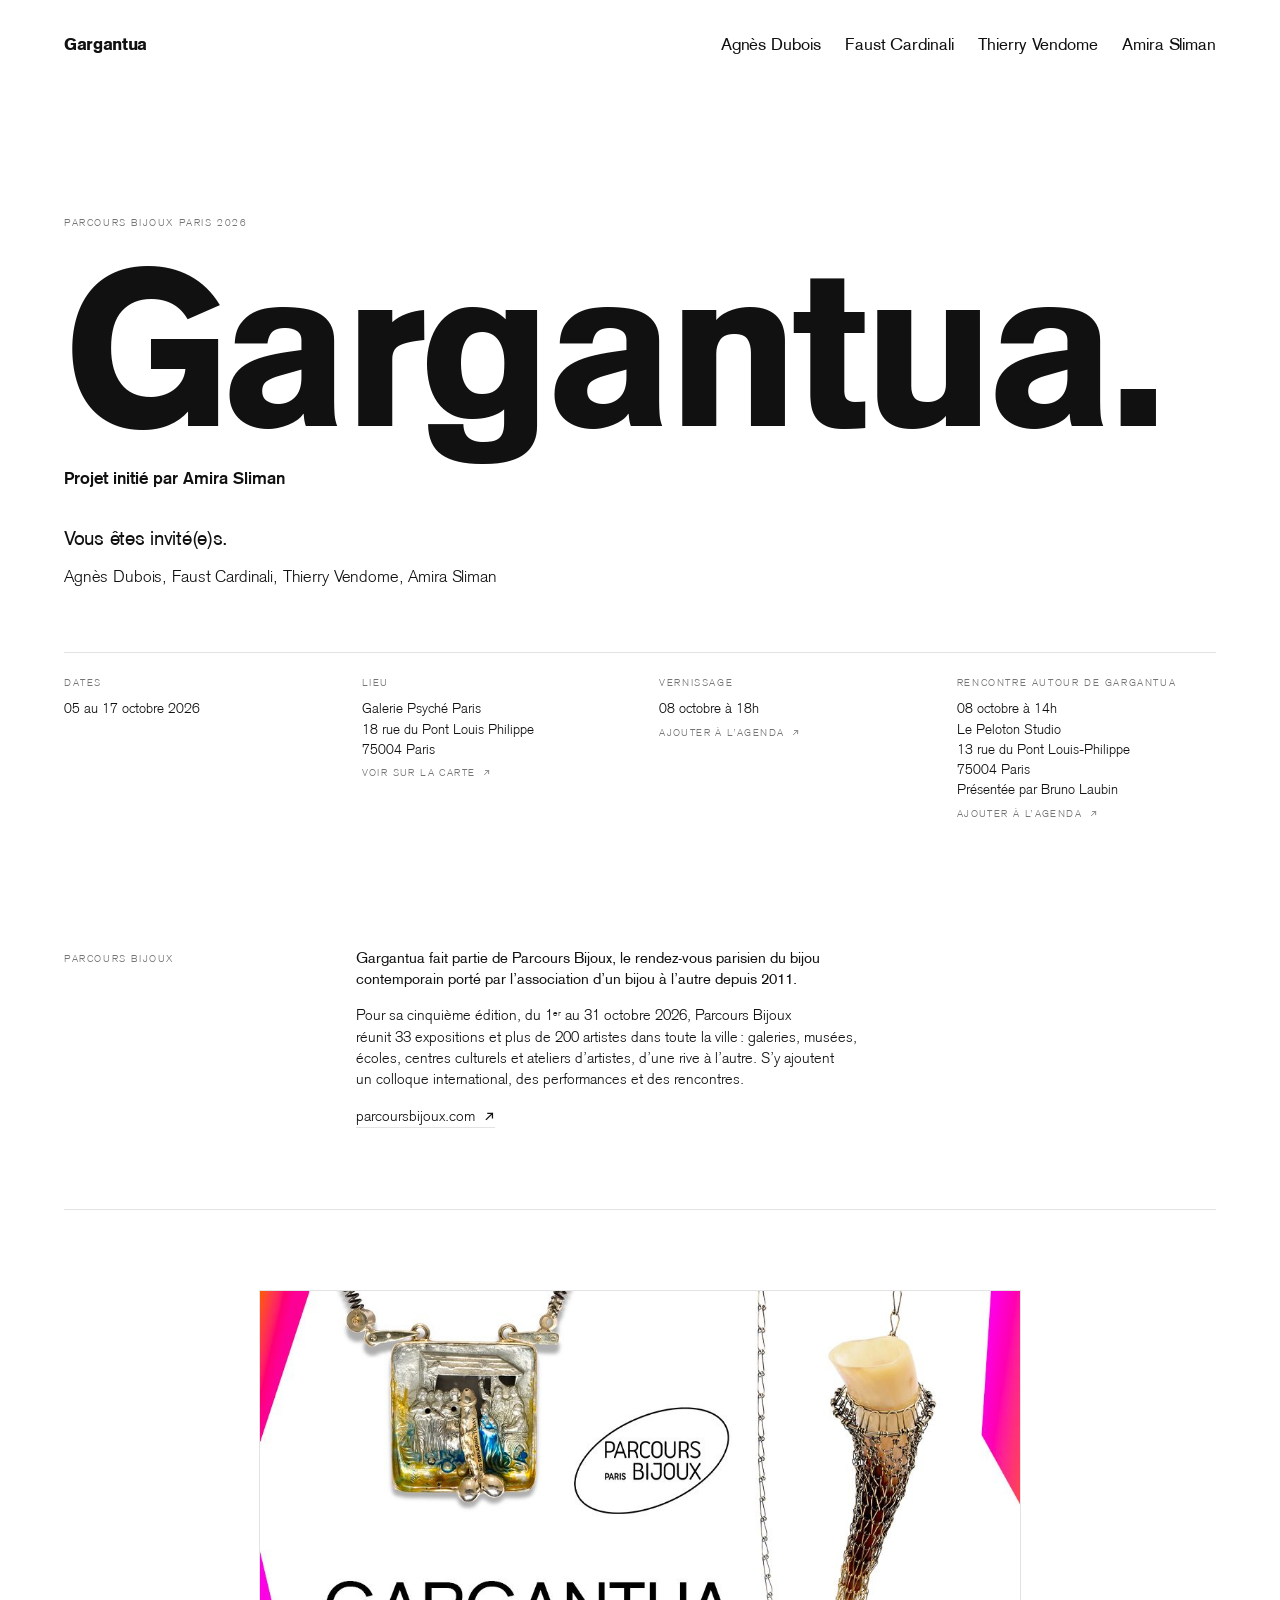
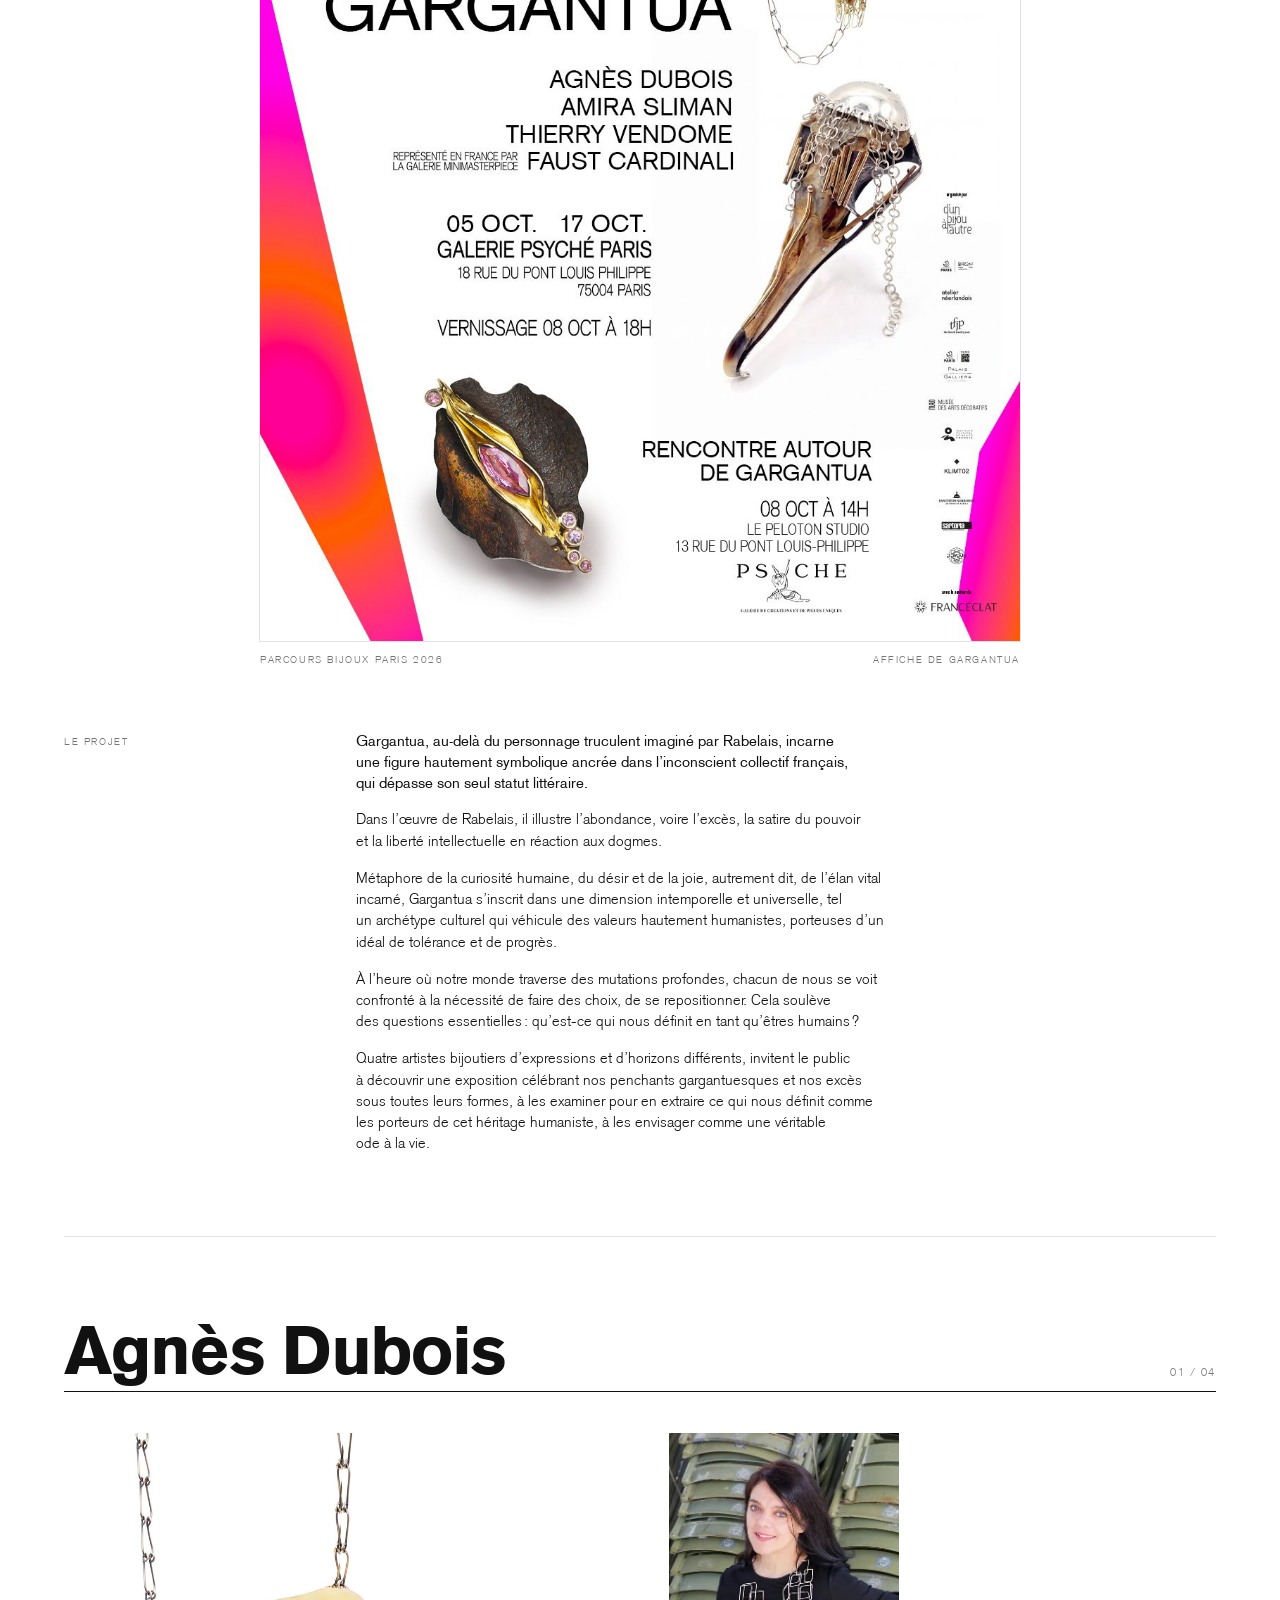
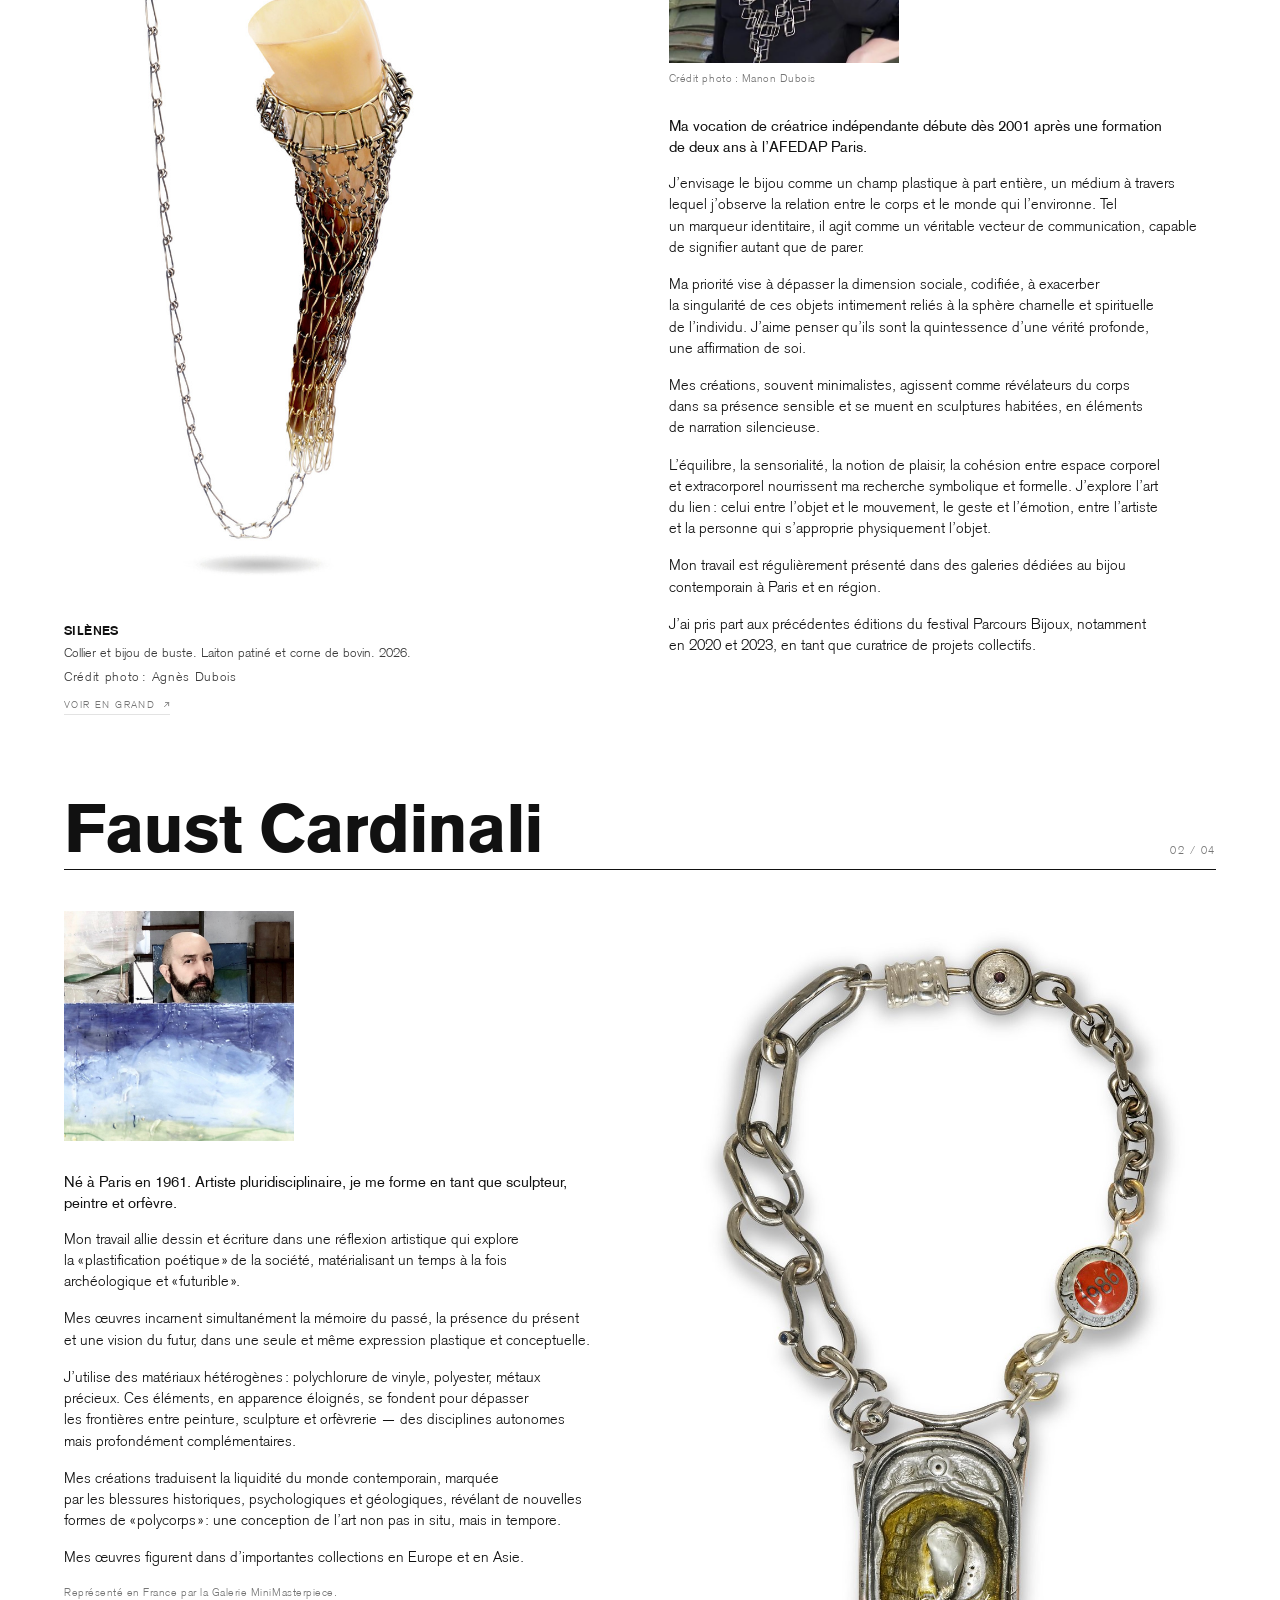
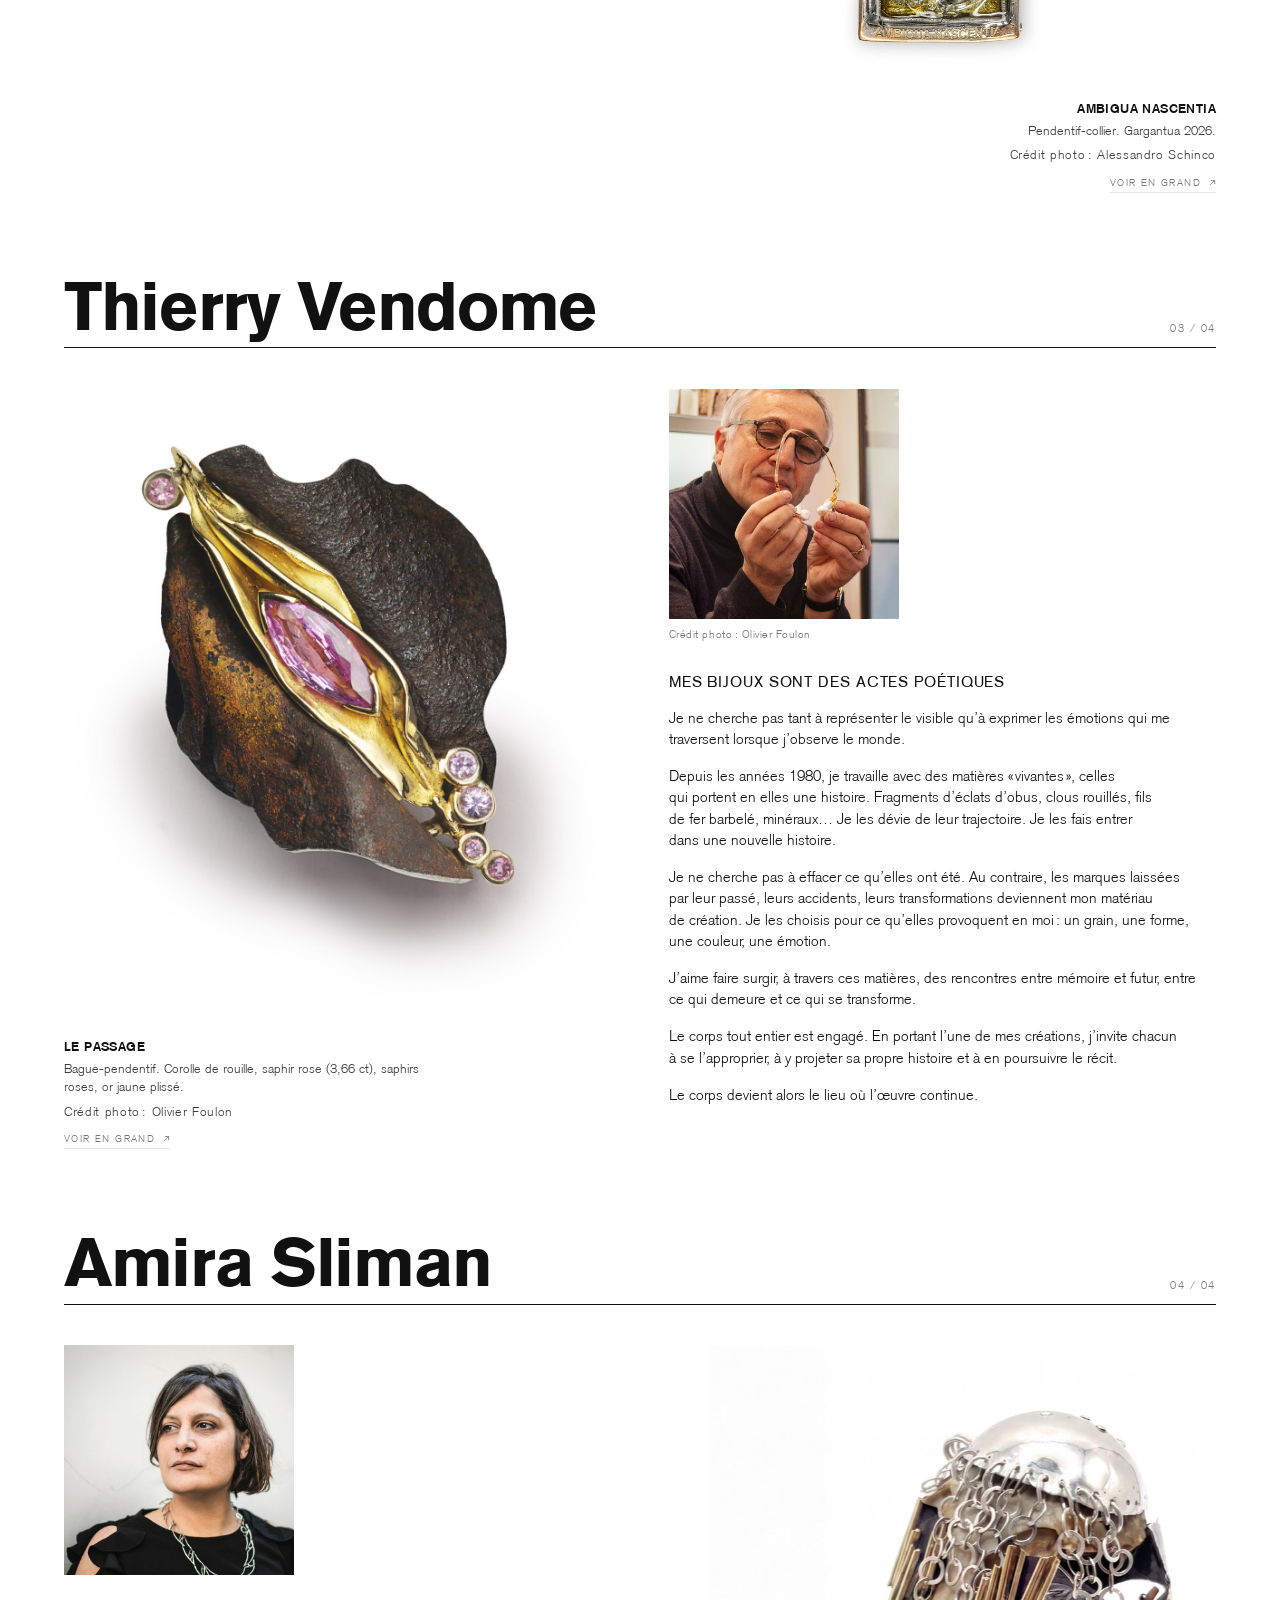
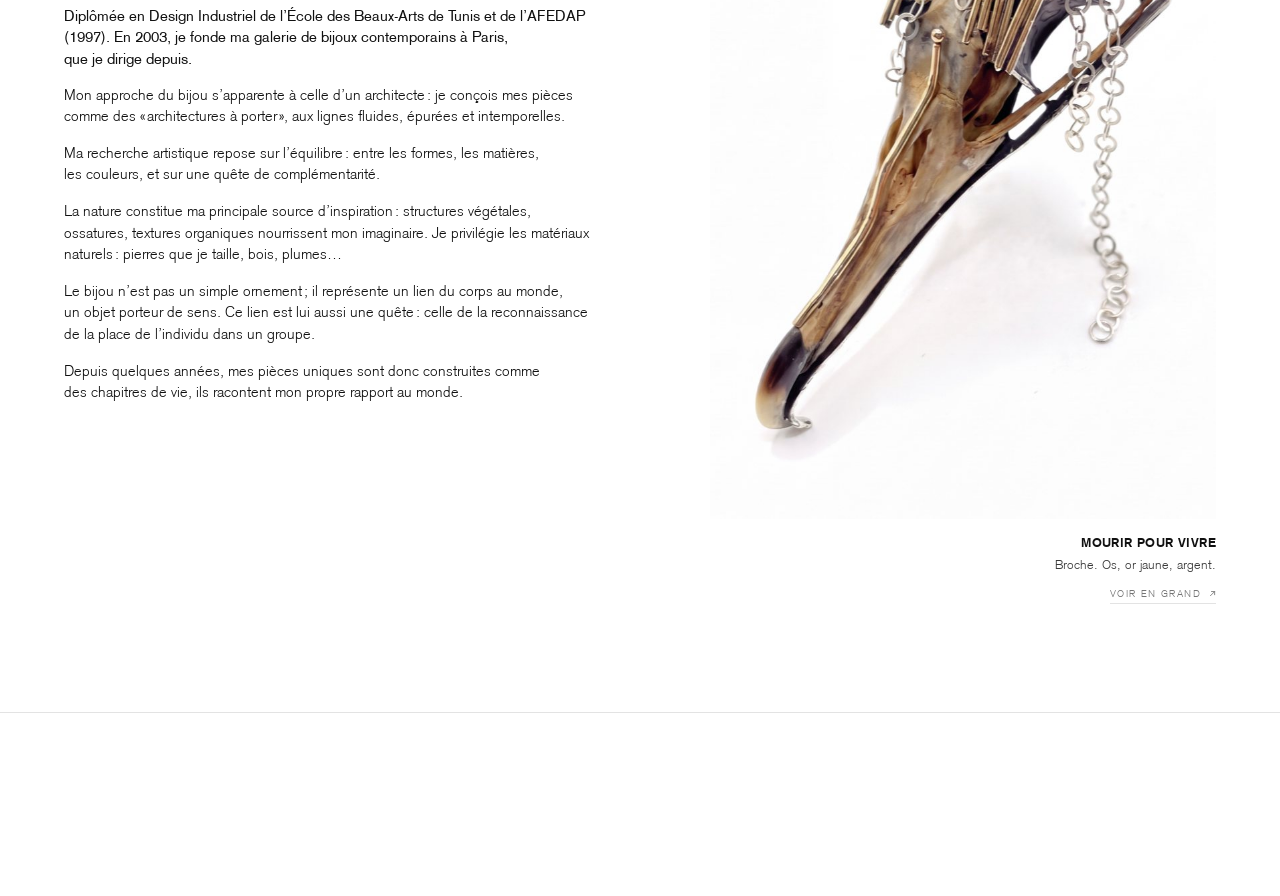
==== commit 17f7e998: "Crédits photo : une seule forme, « Crédit photo : » Co-Authored-By: Claude Opus 5.5 <noreply@anthrop" ====
--- a/index.html
+++ b/index.html
@@ -102,12 +102,12 @@
  <div class="artiste__h"><h2>Agnès Dubois</h2><span>01 / 04</span></div>
  <div class="piece">
   <figure class="piece__im" role="button" tabindex="0" aria-label="Voir SILÈNES en grand"
-          data-full="images/oeuvres/agnes-dubois_04_silenes_blanc.jpg" data-bg="#ffffff" data-titre="SILÈNES" data-mat="Collier et bijou de buste. Laiton patiné et corne de bovin. 2026." data-cred="Crédits photos : Agnès Dubois" data-nom="Agnès Dubois">
+          data-full="images/oeuvres/agnes-dubois_04_silenes_blanc.jpg" data-bg="#ffffff" data-titre="SILÈNES" data-mat="Collier et bijou de buste. Laiton patiné et corne de bovin. 2026." data-cred="Crédit photo : Agnès Dubois" data-nom="Agnès Dubois">
    <img src="images/oeuvres/agnes-dubois_04_silenes_m_blanc.jpg" width="694" height="1400" alt="SILÈNES, Agnès Dubois" loading="lazy" decoding="async">
    <figcaption>
     <h3>SILÈNES</h3>
     <p>Collier et bijou de buste. Laiton patiné et corne de bovin. 2026.</p>
-    <p class="credit">Crédits photos : Agnès Dubois</p>
+    <p class="credit">Crédit photo : Agnès Dubois</p>
     <span class="zoom">Voir en grand <svg class="fl" viewBox="0 0 12 12" aria-hidden="true"><path d="M2.6 9.4 9.4 2.6M4.3 2.6h5.1v5.1"/></svg></span>
    </figcaption>
   </figure>
@@ -121,12 +121,12 @@
  <div class="artiste__h"><h2>Faust Cardinali</h2><span>02 / 04</span></div>
  <div class="piece piece--inv">
   <figure class="piece__im" role="button" tabindex="0" aria-label="Voir AMBIGUA NASCENTIA en grand"
-          data-full="images/oeuvres/faust-cardinali_02_ambigua-nascentia.jpg" data-bg="#ffffff" data-titre="AMBIGUA NASCENTIA" data-mat="Pendentif-collier. Gargantua 2026." data-cred="Photo : Alessandro Schinco" data-nom="Faust Cardinali">
+          data-full="images/oeuvres/faust-cardinali_02_ambigua-nascentia.jpg" data-bg="#ffffff" data-titre="AMBIGUA NASCENTIA" data-mat="Pendentif-collier. Gargantua 2026." data-cred="Crédit photo : Alessandro Schinco" data-nom="Faust Cardinali">
    <img src="images/oeuvres/faust-cardinali_02_ambigua-nascentia_m.jpg" width="958" height="1400" alt="AMBIGUA NASCENTIA, Faust Cardinali" loading="lazy" decoding="async">
    <figcaption>
     <h3>AMBIGUA NASCENTIA</h3>
     <p><span style="white-space:nowrap">Pendentif-collier</span>. Gargantua 2026.</p>
-    <p class="credit">Photo : Alessandro Schinco</p>
+    <p class="credit">Crédit photo : Alessandro Schinco</p>
     <span class="zoom">Voir en grand <svg class="fl" viewBox="0 0 12 12" aria-hidden="true"><path d="M2.6 9.4 9.4 2.6M4.3 2.6h5.1v5.1"/></svg></span>
    </figcaption>
   </figure>
@@ -140,17 +140,17 @@
  <div class="artiste__h"><h2>Thierry Vendome</h2><span>03 / 04</span></div>
  <div class="piece">
   <figure class="piece__im" role="button" tabindex="0" aria-label="Voir LE PASSAGE en grand"
-          data-full="images/oeuvres/thierry-vendome_01_le-passage.jpg" data-bg="#ffffff" data-titre="LE PASSAGE" data-mat="Bague-pendentif. Corolle de rouille, saphir rose (3,66 ct), saphirs roses, or jaune plissé." data-cred="Crédit photos : Olivier Foulon" data-nom="Thierry Vendome">
+          data-full="images/oeuvres/thierry-vendome_01_le-passage.jpg" data-bg="#ffffff" data-titre="LE PASSAGE" data-mat="Bague-pendentif. Corolle de rouille, saphir rose (3,66 ct), saphirs roses, or jaune plissé." data-cred="Crédit photo : Olivier Foulon" data-nom="Thierry Vendome">
    <img src="images/oeuvres/thierry-vendome_01_le-passage_m.jpg" width="1208" height="1400" alt="LE PASSAGE, Thierry Vendome" loading="lazy" decoding="async">
    <figcaption>
     <h3>LE PASSAGE</h3>
     <p><span style="white-space:nowrap">Bague-pendentif</span>. Corolle de rouille, saphir rose (3,66 ct), saphirs roses, or jaune plissé.</p>
-    <p class="credit">Crédit photos : Olivier Foulon</p>
-    <span class="zoom">Voir en grand <svg class="fl" viewBox="0 0 12 12" aria-hidden="true"><path d="M2.6 9.4 9.4 2.6M4.3 2.6h5.1v5.1"/></svg></span>
-   </figcaption>
-  </figure>
-  <div class="piece__t">
-   <figure class="pf"><img src="images/portraits/thierry-vendome.jpg" srcset="images/portraits/thierry-vendome.jpg 1100w, images/portraits/thierry_vendome.jpg 1600w" style="--fp:16% 50%" sizes="(max-width:620px) calc(100vw - 40px), 230px" width="1100" height="825" alt="Portrait de Thierry Vendome" loading="lazy" decoding="async"><figcaption><p class="credit">Crédit photos : Olivier Foulon</p></figcaption></figure>
+    <p class="credit">Crédit photo : Olivier Foulon</p>
+    <span class="zoom">Voir en grand <svg class="fl" viewBox="0 0 12 12" aria-hidden="true"><path d="M2.6 9.4 9.4 2.6M4.3 2.6h5.1v5.1"/></svg></span>
+   </figcaption>
+  </figure>
+  <div class="piece__t">
+   <figure class="pf"><img src="images/portraits/thierry-vendome.jpg" srcset="images/portraits/thierry-vendome.jpg 1100w, images/portraits/thierry_vendome.jpg 1600w" style="--fp:16% 50%" sizes="(max-width:620px) calc(100vw - 40px), 230px" width="1100" height="825" alt="Portrait de Thierry Vendome" loading="lazy" decoding="async"><figcaption><p class="credit">Crédit photo : Olivier Foulon</p></figcaption></figure>
    <div class="prose"><p><span class="up">MES BIJOUX SONT DES ACTES POÉTIQUES</span></p><p>Je ne cherche pas tant à représenter le visible qu’à exprimer les émotions qui me traversent lorsque j’observe le monde.</p><p>Depuis les années 1980, je travaille avec des matières « vivantes », celles qui portent en elles une histoire. Fragments d’éclats d’obus, clous rouillés, fils de fer barbelé, minéraux… Je les dévie de leur trajectoire. Je les fais entrer dans une nouvelle histoire.</p><p>Je ne cherche pas à effacer ce qu’elles ont été. Au contraire, les marques laissées par leur passé, leurs accidents, leurs transformations deviennent mon matériau de création. Je les choisis pour ce qu’elles provoquent en moi : un grain, une forme, une couleur, une émotion.</p><p>J’aime faire surgir, à travers ces matières, des rencontres entre mémoire et futur, entre ce qui demeure et ce qui se transforme.</p><p>Le corps tout entier est engagé. En portant l’une de mes créations, j’invite chacun à se l’approprier, à y projeter sa propre histoire et à en poursuivre le récit.</p><p>Le corps devient alors le lieu où l’œuvre continue.</p></div>
   </div>
  </div>
